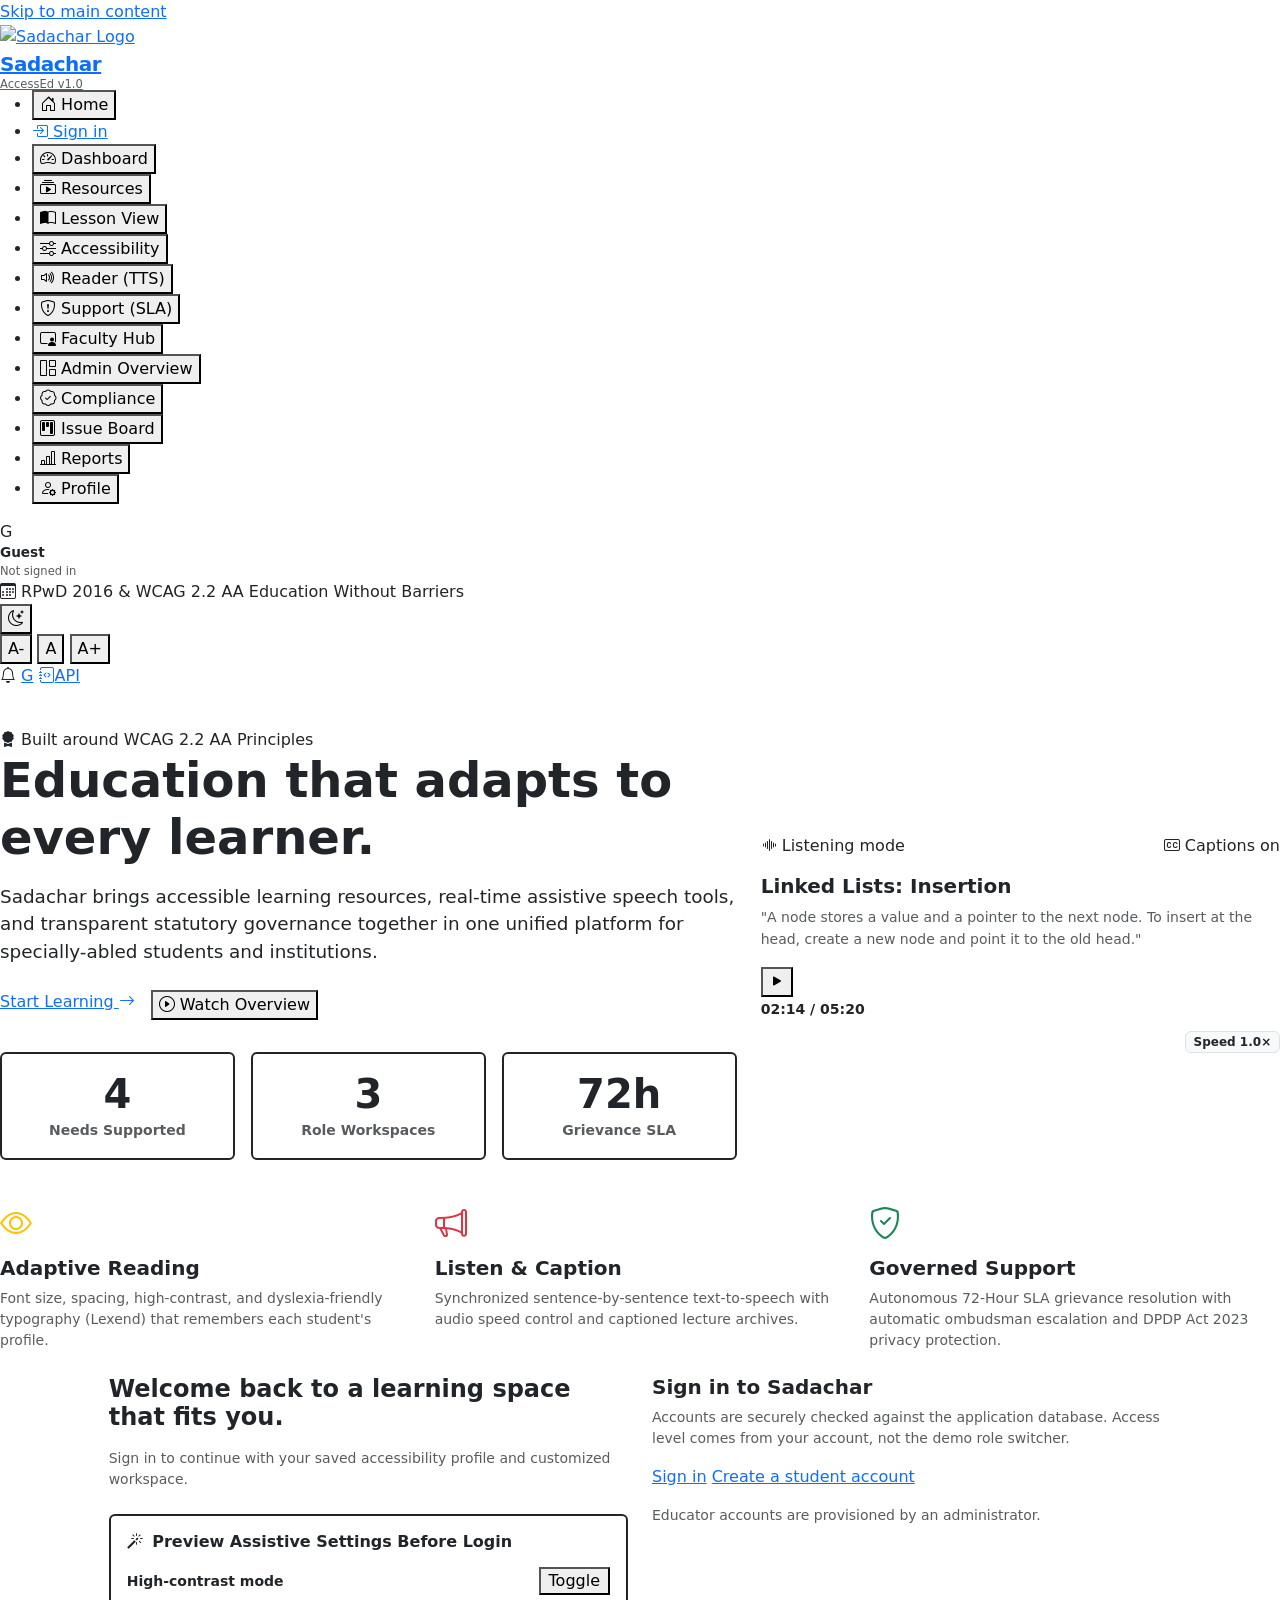
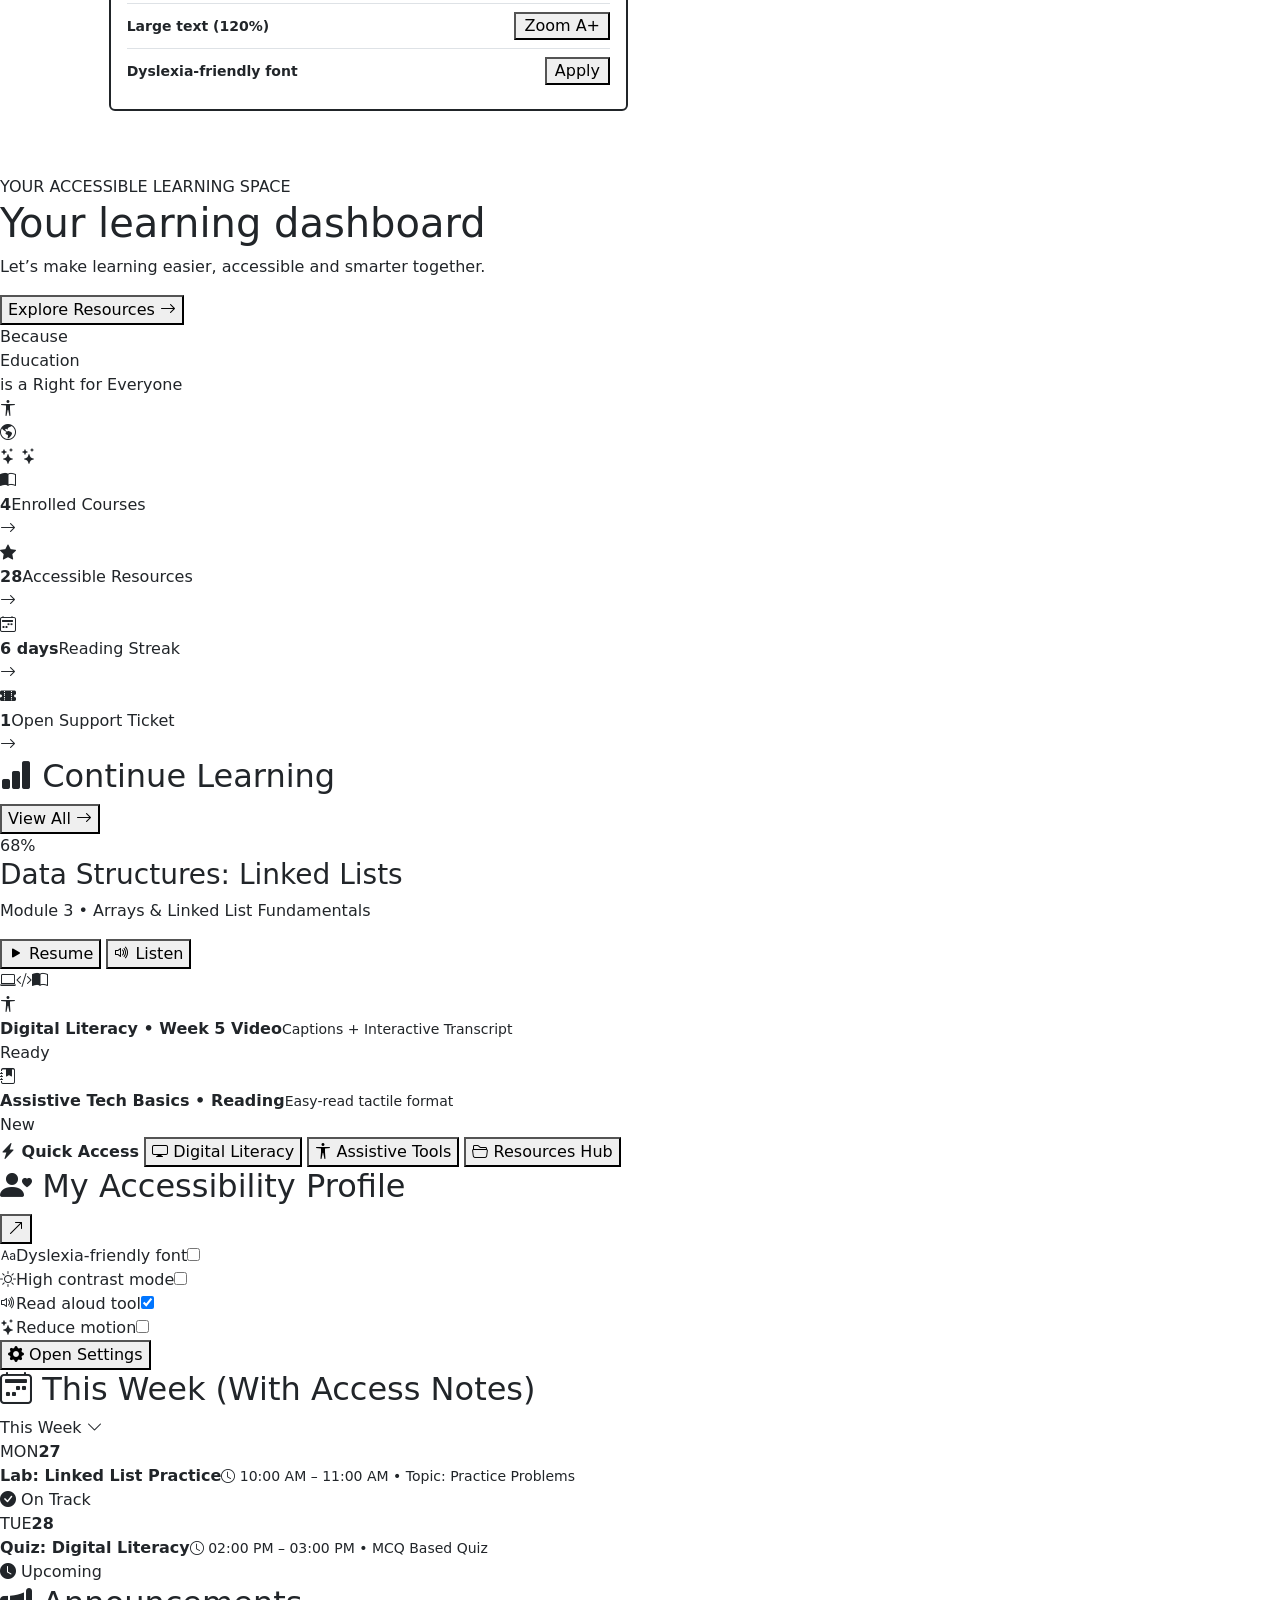
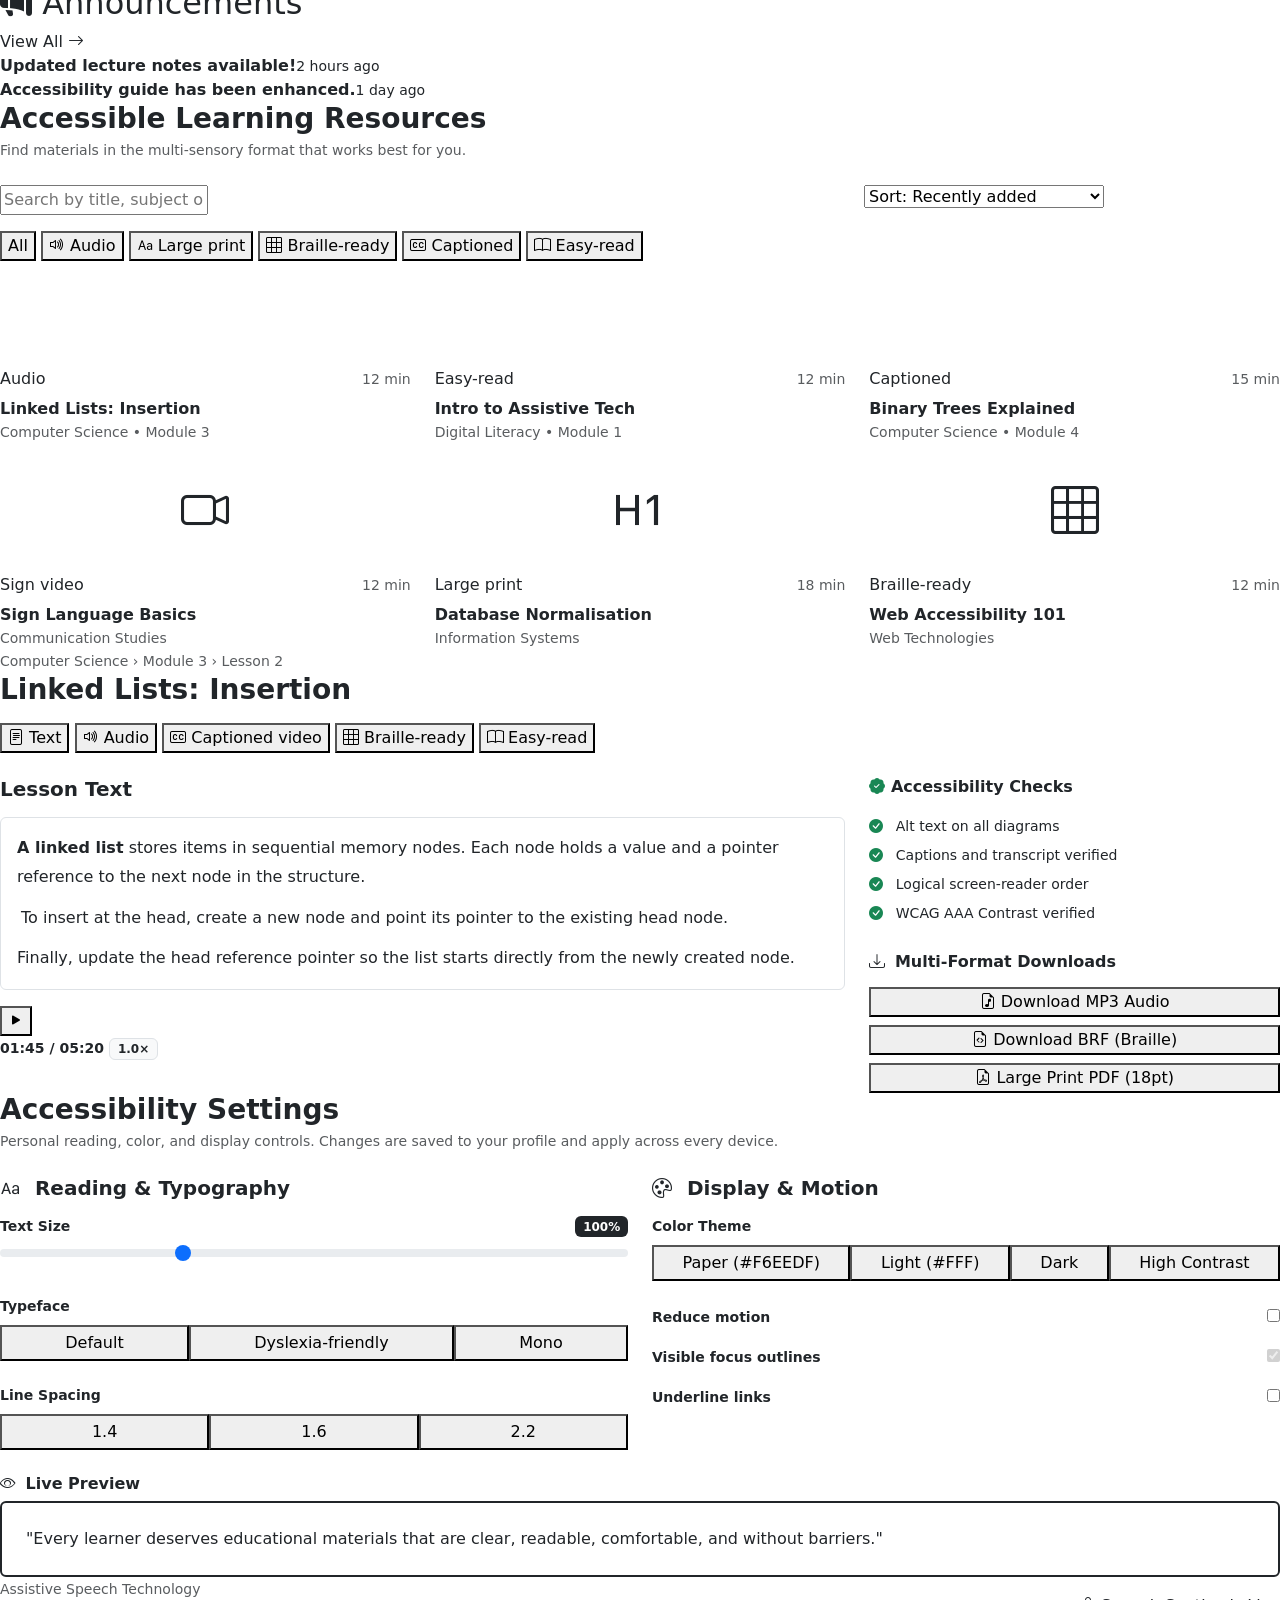
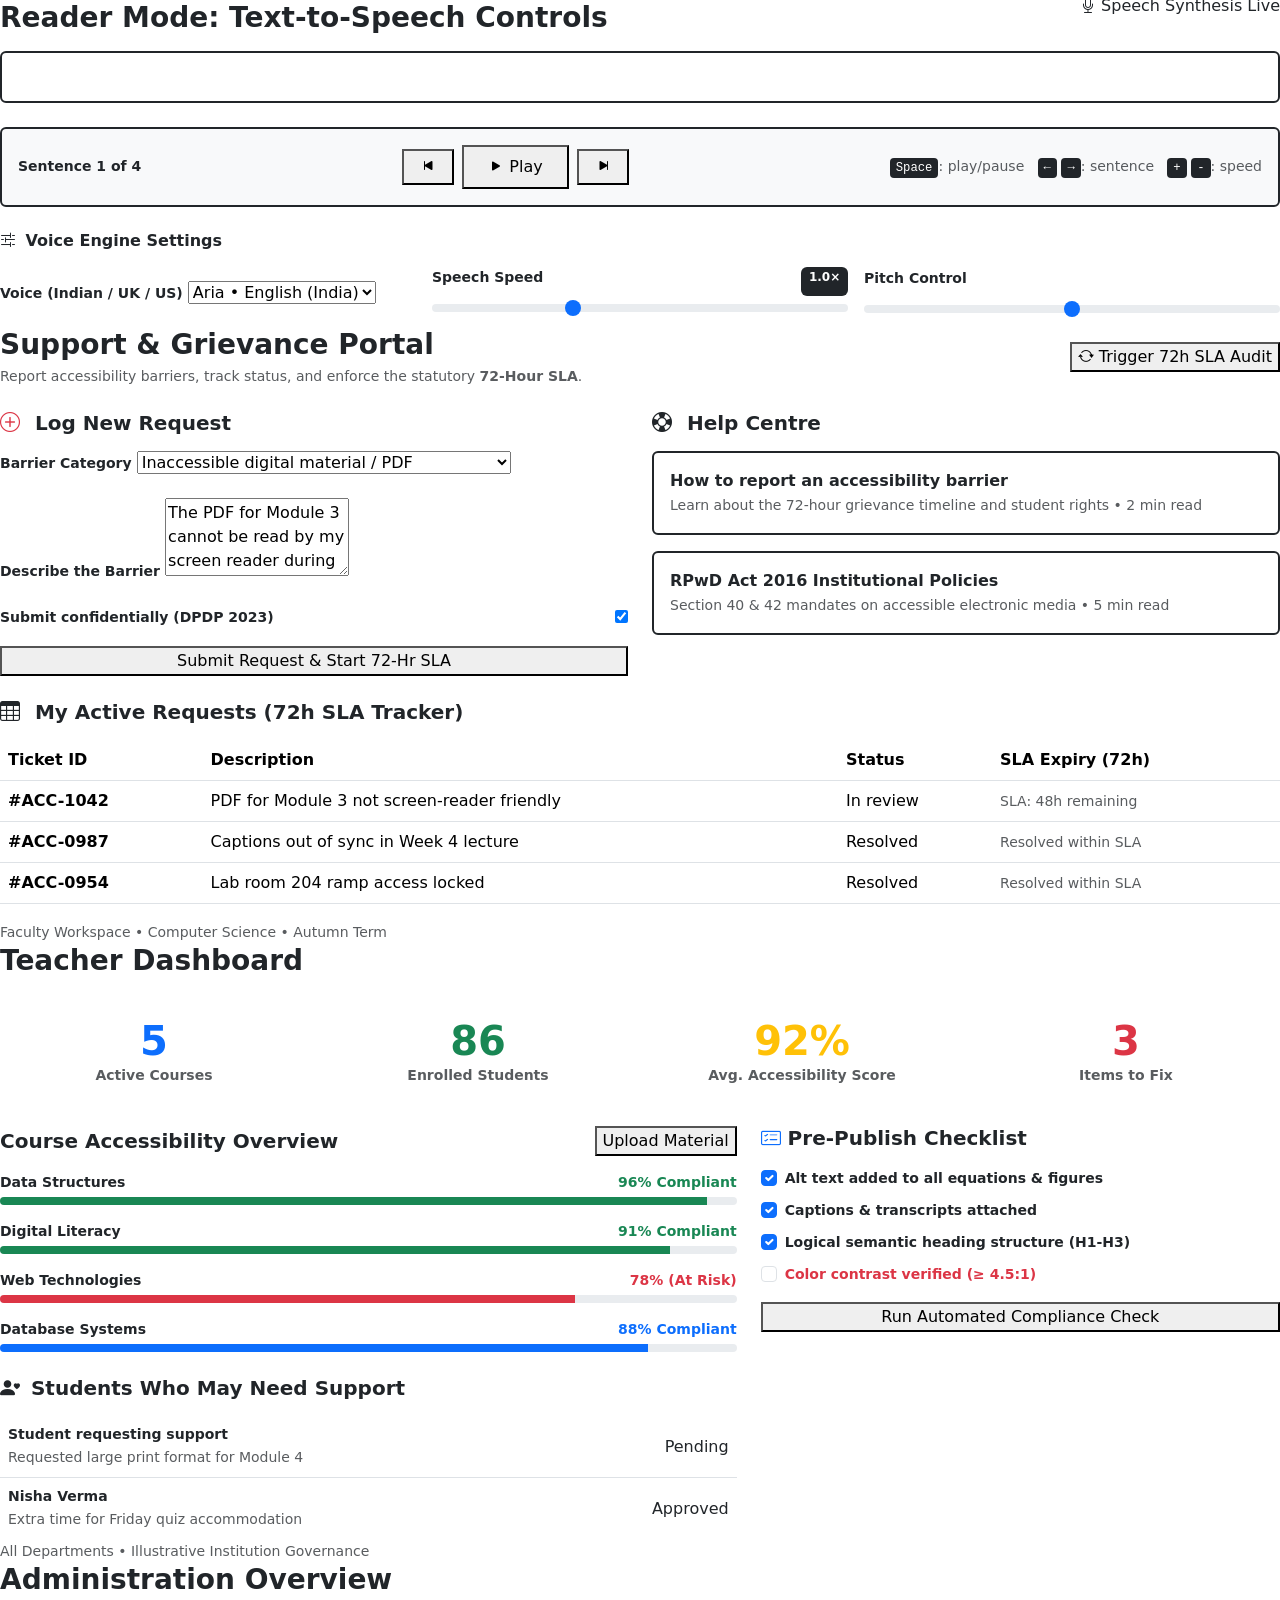
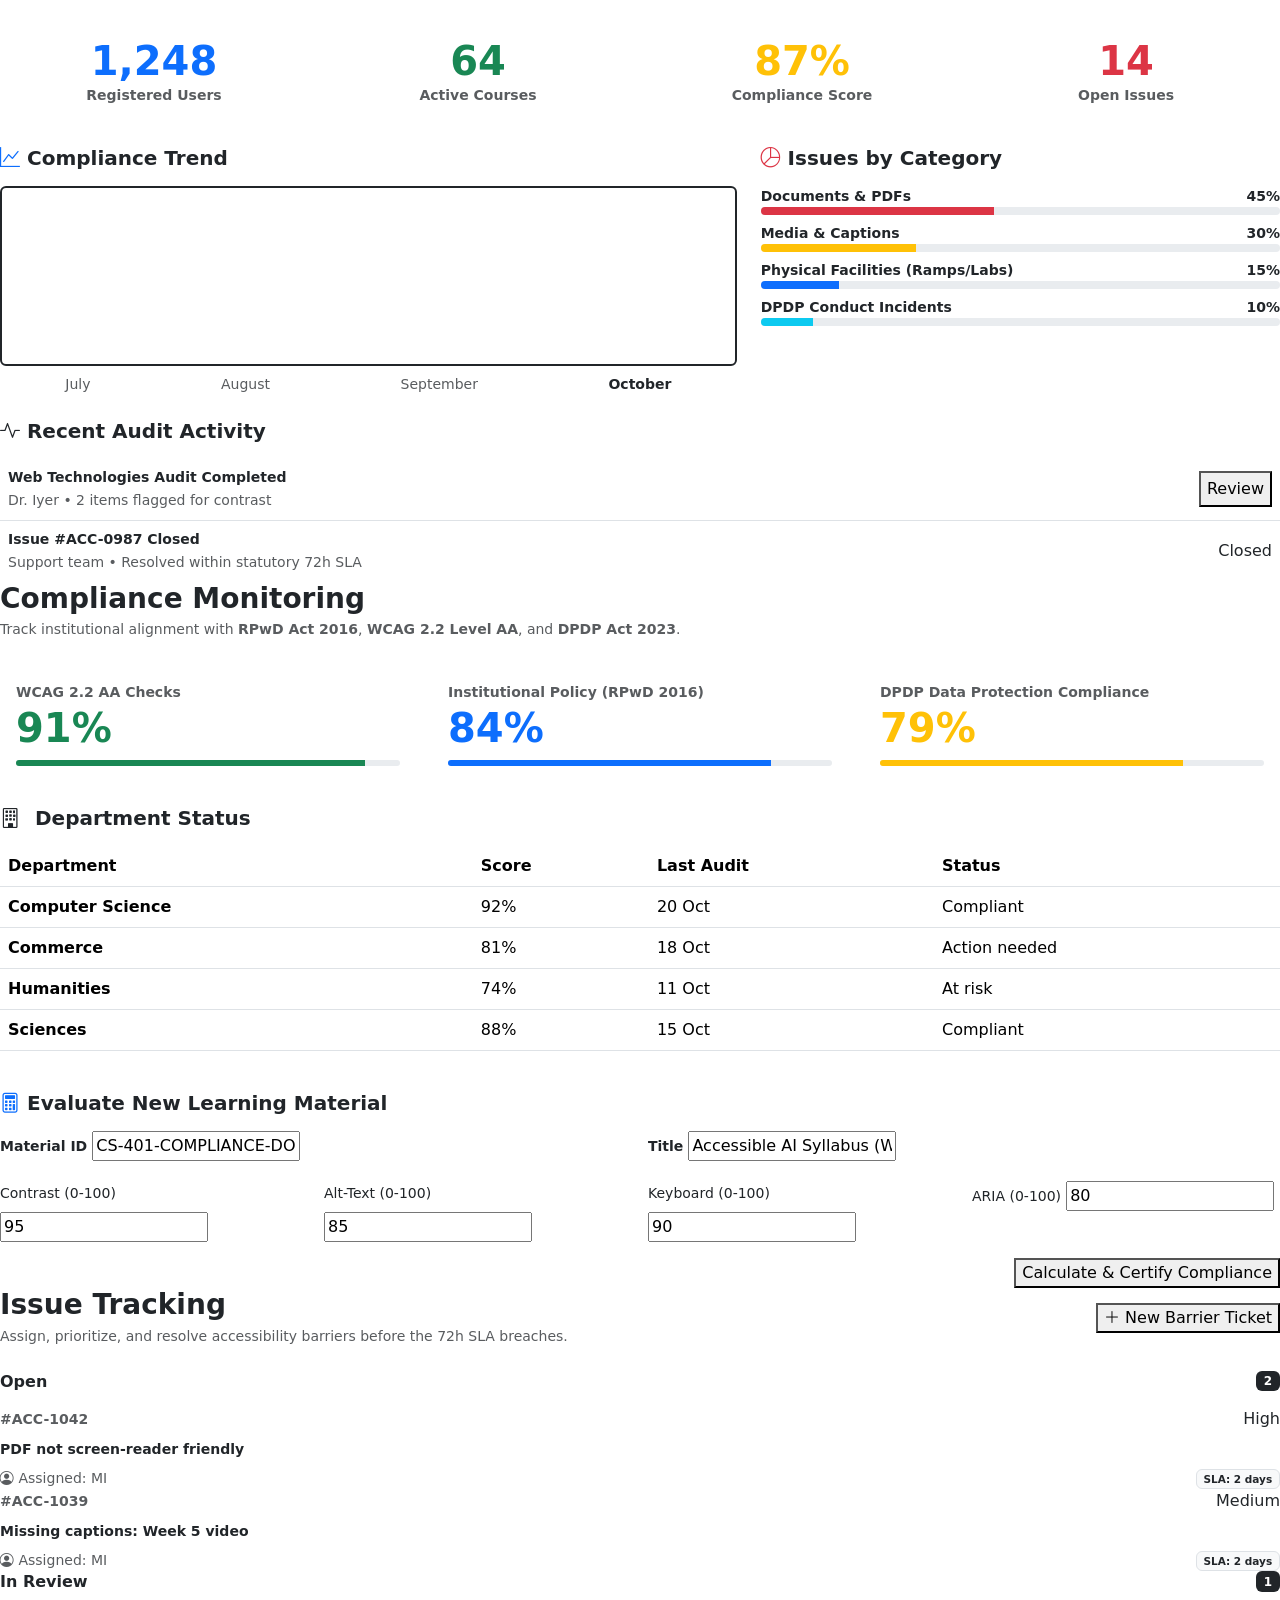
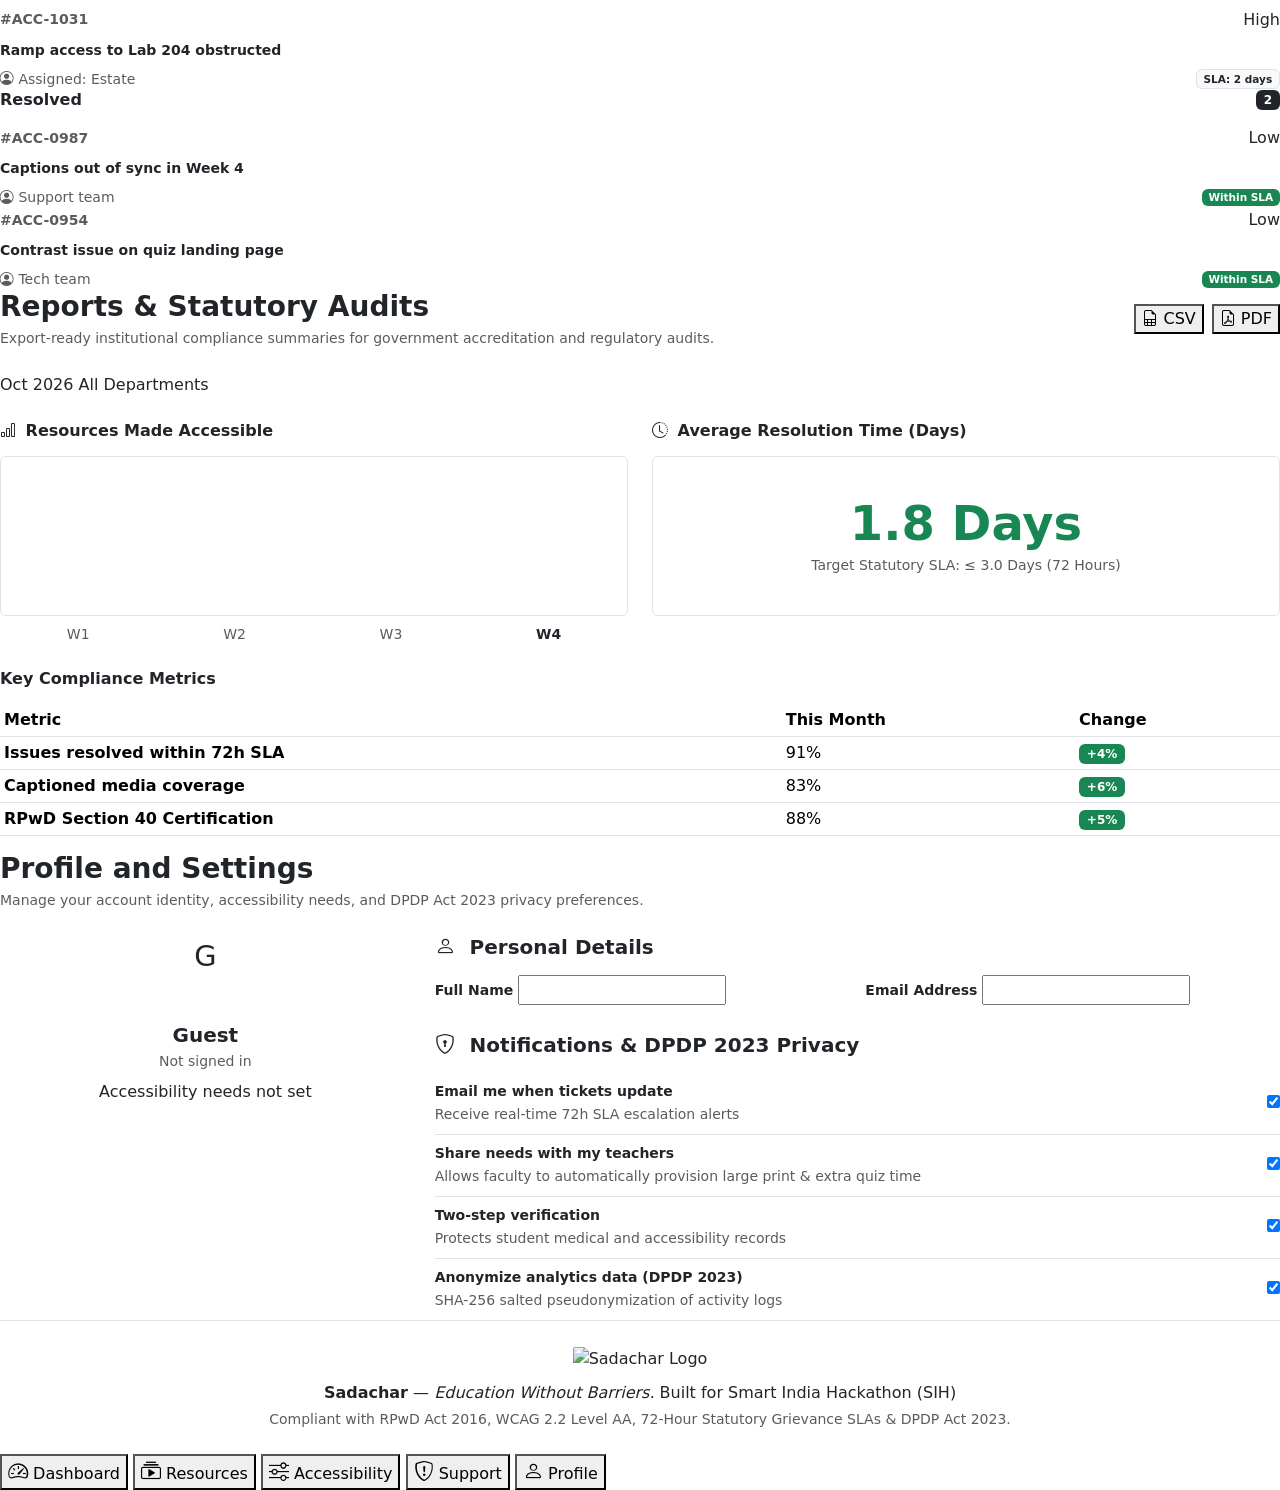
==== src/Sadachar.Web/wwwroot/index.html @ ef55c12a "Rename internal projects to Sadachar Rename all solution source folders, project files, and HTTP req" ====
<!DOCTYPE html>
<html lang="en">
<head>
    <meta charset="UTF-8">
    <meta name="viewport" content="width=device-width, initial-scale=1.0">
    <title>Sadachar — Education Without Barriers (AccessEd UI/UX)</title>
    <link rel="icon" type="image/jpeg" href="/images/logo.jpg">

    <!-- Bootstrap 5.3 + Icons -->
    <link rel="stylesheet" href="https://cdn.jsdelivr.net/npm/bootstrap@5.3.3/dist/css/bootstrap.min.css">
    <link rel="stylesheet" href="https://cdn.jsdelivr.net/npm/bootstrap-icons@1.11.3/font/bootstrap-icons.min.css">

    <!-- AccessEd / Sadachar Design Tokens & Styles -->
    <link rel="stylesheet" href="/css/accessed.css?v=dashboard-redesign-1">
</head>
<body data-role="public">

    <!-- Screen Reader Announcer -->
    <div id="screen-announcer" class="visually-hidden" aria-live="polite"></div>

    <!-- Skip Link (WCAG 2.2 Bypass Blocks) -->
    <a href="#main-app-content" class="skip-to-content">Skip to main content</a>

    <!-- ======================================================================
         Main App Layout: Fixed 240px Sidebar + Header Topbar + Content
         ====================================================================== -->
    <div class="app-wrapper">

        <!-- Sidebar Navigation (Desktop / Tablet) -->
        <aside class="app-sidebar" role="navigation" aria-label="Main Application Navigation">
            <div>
                <!-- Brand Header -->
                <a href="#" class="sidebar-brand" onclick="navigateToScreen('screen-landing')">
                    <img src="/images/logo.jpg" alt="Sadachar Logo">
                    <div>
                        <div class="fw-bold fs-5 brand-title" style="letter-spacing: -0.5px;">Sadachar</div>
                        <small class="text-muted d-block" style="font-size: 0.72rem; line-height: 1;">AccessEd v1.0</small>
                    </div>
                </a>

                <!-- Nav Items (Filtered by Role via data-roles) -->
                <ul class="sidebar-nav-list">
                    <li class="sidebar-nav-item" data-screen="screen-landing" data-roles="public,all">
                        <button><i class="bi bi-house-door" aria-hidden="true"></i> <span>Home</span></button>
                    </li>
                    <li class="sidebar-nav-item" data-screen="screen-login" data-roles="public">
                        <a href="/Account/Login"><i class="bi bi-box-arrow-in-right" aria-hidden="true"></i> <span>Sign in</span></a>
                    </li>
                    <li class="sidebar-nav-item" data-screen="screen-student-dash" data-roles="student">
                        <button><i class="bi bi-speedometer2" aria-hidden="true"></i> <span>Dashboard</span></button>
                    </li>
                    <li class="sidebar-nav-item" data-screen="screen-resources" data-roles="student,teacher">
                        <button><i class="bi bi-collection-play" aria-hidden="true"></i> <span>Resources</span></button>
                    </li>
                    <li class="sidebar-nav-item" data-screen="screen-course-details" data-roles="student">
                        <button><i class="bi bi-book-half" aria-hidden="true"></i> <span>Lesson View</span></button>
                    </li>
                    <li class="sidebar-nav-item" data-screen="screen-accessibility-settings" data-roles="student,all">
                        <button><i class="bi bi-sliders" aria-hidden="true"></i> <span>Accessibility</span></button>
                    </li>
                    <li class="sidebar-nav-item" data-screen="screen-tts-reader" data-roles="student">
                        <button><i class="bi bi-volume-up" aria-hidden="true"></i> <span>Reader (TTS)</span></button>
                    </li>
                    <li class="sidebar-nav-item" data-screen="screen-support" data-roles="student,teacher,all">
                        <button><i class="bi bi-shield-exclamation" aria-hidden="true"></i> <span>Support (SLA)</span></button>
                    </li>
                    <li class="sidebar-nav-item" data-screen="screen-teacher-dash" data-roles="teacher">
                        <button><i class="bi bi-person-video3" aria-hidden="true"></i> <span>Faculty Hub</span></button>
                    </li>
                    <li class="sidebar-nav-item" data-screen="screen-admin-dash" data-roles="admin">
                        <button><i class="bi bi-grid-1x2" aria-hidden="true"></i> <span>Admin Overview</span></button>
                    </li>
                    <li class="sidebar-nav-item" data-screen="screen-compliance" data-roles="admin">
                        <button><i class="bi bi-patch-check" aria-hidden="true"></i> <span>Compliance</span></button>
                    </li>
                    <li class="sidebar-nav-item" data-screen="screen-kanban" data-roles="admin">
                        <button><i class="bi bi-kanban" aria-hidden="true"></i> <span>Issue Board</span></button>
                    </li>
                    <li class="sidebar-nav-item" data-screen="screen-reports" data-roles="admin">
                        <button><i class="bi bi-bar-chart-line" aria-hidden="true"></i> <span>Reports</span></button>
                    </li>
                    <li class="sidebar-nav-item" data-screen="screen-profile" data-roles="student,teacher,admin">
                        <button><i class="bi bi-person-gear" aria-hidden="true"></i> <span>Profile</span></button>
                    </li>
                </ul>
            </div>

            <!-- User Status Pill -->
            <div class="sidebar-user-pill">
                <div class="user-avatar" id="sidebar-user-avatar">G</div>
                <div class="user-info" style="line-height: 1.2;">
                    <strong class="d-block" id="sidebar-user-name" style="font-size: 0.85rem;">Guest</strong>
                    <small class="text-muted" id="sidebar-user-role" style="font-size: 0.72rem;">Not signed in</small>
                </div>
            </div>
        </aside>

        <!-- Main Body Column -->
        <div class="app-main">

            <!-- Topbar Header -->
            <header class="app-topbar" role="region" aria-label="Header Utilities">
                <div class="topbar-context">
                    <span class="topbar-program"><i class="bi bi-calendar3"></i> RPwD 2016 & WCAG 2.2 AA</span>
                    <span class="topbar-divider" aria-hidden="true"></span>
                    <span class="topbar-motto">Education Without Barriers</span>
                </div>

                <!-- Accessibility Quick Toggles -->
                <div class="topbar-actions">
                    <button class="theme-toggle" id="quick-contrast-btn" aria-label="Switch to dark mode" title="Switch to dark mode">
                        <i class="bi bi-moon-stars"></i>
                    </button>
                    <div class="font-controls" aria-label="Text size controls">
                        <button id="quick-font-decrease" aria-label="Decrease text size" title="Decrease text size">A-</button>
                        <button id="quick-font-reset" aria-label="Reset text size" title="Reset text size">A</button>
                        <button id="quick-font-increase" aria-label="Increase text size" title="Increase text size">A+</button>
                    </div>
                    <span class="notification-button" role="img" aria-label="Notifications">
                        <i class="bi bi-bell"></i><span class="notification-dot" aria-hidden="true"></span>
                    </span>
                    <a id="account-nav-link" class="account-avatar" href="/Account/Login" aria-label="Sign in">G</a>
                    <a href="/swagger" target="_blank" class="api-docs-link">
                        <i class="bi bi-journal-code"></i><span>API</span>
                    </a>
                </div>
            </header>

            <!-- Main Content Container with all 14 screens -->
            <main id="main-app-content" class="app-content" role="main">

                <!-- ==============================================================
                     SCREEN 1: LANDING PAGE (Public / Overview)
                     ============================================================== -->
                <section id="screen-landing" class="screen-view active" aria-labelledby="screen1-heading">
                    <div class="row align-items-center g-4 my-3">
                        <div class="col-lg-7">
                            <span class="status-chip forest mb-3">
                                <i class="bi bi-award-fill"></i> Built around WCAG 2.2 AA Principles
                            </span>
                            <h1 id="screen1-heading" class="display-5 fw-bold mb-3" style="color: var(--ink);">
                                Education that adapts to <span style="color: var(--terracotta);">every learner.</span>
                            </h1>
                            <p class="lead mb-4" style="color: var(--muted); font-size: 1.15rem;">
                                <strong>Sadachar</strong> brings accessible learning resources, real-time assistive speech tools, and transparent statutory governance together in one unified platform for specially-abled students and institutions.
                            </p>
                            <div class="d-flex flex-wrap gap-3 mb-4">
                                <a class="btn-accessed-primary" href="/Account/Login">
                                    Start Learning <i class="bi bi-arrow-right"></i>
                                </a>
                                <button class="btn-accessed-secondary" onclick="navigateToScreen('screen-course-details')">
                                    <i class="bi bi-play-circle"></i> Watch Overview
                                </button>
                            </div>

                            <!-- Stat Counters -->
                            <div class="row g-3 pt-2">
                                <div class="col-4">
                                    <div class="p-3 bg-white rounded border border-2 border-dark text-center" style="box-shadow: 2px 2px 0 var(--ink);">
                                        <div class="display-6 fw-bold" style="color: var(--terracotta);">4</div>
                                        <small class="fw-semibold text-muted">Needs Supported</small>
                                    </div>
                                </div>
                                <div class="col-4">
                                    <div class="p-3 bg-white rounded border border-2 border-dark text-center" style="box-shadow: 2px 2px 0 var(--ink);">
                                        <div class="display-6 fw-bold" style="color: var(--forest);">3</div>
                                        <small class="fw-semibold text-muted">Role Workspaces</small>
                                    </div>
                                </div>
                                <div class="col-4">
                                    <div class="p-3 bg-white rounded border border-2 border-dark text-center" style="box-shadow: 2px 2px 0 var(--ink);">
                                        <div class="display-6 fw-bold" style="color: var(--plum);">72h</div>
                                        <small class="fw-semibold text-muted">Grievance SLA</small>
                                    </div>
                                </div>
                            </div>
                        </div>

                        <!-- Live Feature Preview Card -->
                        <div class="col-lg-5">
                            <div class="accessed-card" style="background: #FFF;">
                                <div class="d-flex justify-content-between align-items-center mb-3">
                                    <span class="status-chip audio-badge"><i class="bi bi-soundwave"></i> Listening mode</span>
                                    <span class="status-chip ready"><i class="bi bi-badge-cc"></i> Captions on</span>
                                </div>
                                <h3 class="h5 fw-bold mb-2">Linked Lists: Insertion</h3>
                                <p class="small text-muted mb-3" style="line-height: 1.6;">
                                    "A node stores a value and a pointer to the next node. To insert at the head, create a new node and point it to the old head."
                                </p>
                                <div class="audio-player-card mb-2">
                                    <button class="audio-play-btn" onclick="navigateToScreen('screen-tts-reader')" aria-label="Play Sample Audio">
                                        <i class="bi bi-play-fill"></i>
                                    </button>
                                    <div class="audio-scrubber">
                                        <div class="audio-progress-bar"></div>
                                    </div>
                                    <small class="fw-bold">02:14 / 05:20</small>
                                </div>
                                <div class="text-end">
                                    <small class="badge bg-light text-dark border">Speed 1.0×</small>
                                </div>
                            </div>
                        </div>
                    </div>

                    <!-- 3 Feature Pillars -->
                    <div class="row g-4 mt-2">
                        <div class="col-md-4">
                            <div class="accessed-card h-100">
                                <div class="fs-2 text-warning mb-2"><i class="bi bi-eye"></i></div>
                                <h3 class="h5 fw-bold">Adaptive Reading</h3>
                                <p class="text-muted small mb-0">Font size, spacing, high-contrast, and dyslexia-friendly typography (Lexend) that remembers each student's profile.</p>
                            </div>
                        </div>
                        <div class="col-md-4">
                            <div class="accessed-card h-100">
                                <div class="fs-2 text-danger mb-2"><i class="bi bi-megaphone"></i></div>
                                <h3 class="h5 fw-bold">Listen & Caption</h3>
                                <p class="text-muted small mb-0">Synchronized sentence-by-sentence text-to-speech with audio speed control and captioned lecture archives.</p>
                            </div>
                        </div>
                        <div class="col-md-4">
                            <div class="accessed-card h-100">
                                <div class="fs-2 text-success mb-2"><i class="bi bi-shield-check"></i></div>
                                <h3 class="h5 fw-bold">Governed Support</h3>
                                <p class="text-muted small mb-0">Autonomous 72-Hour SLA grievance resolution with automatic ombudsman escalation and DPDP Act 2023 privacy protection.</p>
                            </div>
                        </div>
                    </div>
                </section>

                <!-- ==============================================================
                     SCREEN 2: LOGIN & REGISTER
                     ============================================================== -->
                <section id="screen-login" class="screen-view" aria-labelledby="screen2-heading">
                    <div class="row justify-content-center my-4">
                        <div class="col-lg-5 col-md-6 mb-4">
                            <div class="accessed-card h-100">
                                <h2 id="screen2-heading" class="h4 fw-bold mb-3">Welcome back to a learning space that fits you.</h2>
                                <p class="text-muted small mb-4">Sign in to continue with your saved accessibility profile and customized workspace.</p>

                                <div class="p-3 rounded border border-2 border-dark bg-white mb-3" style="box-shadow: 2px 2px 0 var(--ink);">
                                    <h3 class="h6 fw-bold mb-2"><i class="bi bi-magic me-1"></i> Preview Assistive Settings Before Login</h3>
                                    <div class="d-flex justify-content-between align-items-center py-2 border-bottom">
                                        <span class="small fw-semibold">High-contrast mode</span>
                                        <button class="btn-accessed-secondary py-0 px-2" onclick="document.getElementById('quick-contrast-btn').click()">Toggle</button>
                                    </div>
                                    <div class="d-flex justify-content-between align-items-center py-2 border-bottom">
                                        <span class="small fw-semibold">Large text (120%)</span>
                                        <button class="btn-accessed-secondary py-0 px-2" onclick="document.getElementById('quick-font-increase').click()">Zoom A+</button>
                                    </div>
                                    <div class="d-flex justify-content-between align-items-center py-2">
                                        <span class="small fw-semibold">Dyslexia-friendly font</span>
                                        <button class="btn-accessed-secondary py-0 px-2" onclick="AccessEdState.accessibility.fontFamily = 'dyslexia'; applyAccessibilitySettings();">Apply</button>
                                    </div>
                                </div>
                            </div>
                        </div>

                        <div class="col-lg-5 col-md-6">
                            <div class="accessed-card bg-white">
                                <h3 class="h5 fw-bold mb-2">Sign in to Sadachar</h3>
                                <p class="text-muted small">Accounts are securely checked against the application database. Access level comes from your account, not the demo role switcher.</p>
                                <a href="/Account/Login?returnUrl=%2F" class="btn-accessed-primary w-100 mb-3">Sign in</a>
                                <a href="/Account/Register" class="btn-accessed-secondary w-100">Create a student account</a>
                                <p class="small text-muted mt-3 mb-0">Educator accounts are provisioned by an administrator.</p>
                            </div>
                        </div>
                    </div>
                </section>

                <!-- ==============================================================
                     SCREEN 3: STUDENT DASHBOARD
                     ============================================================== -->
                <section id="screen-student-dash" class="screen-view" aria-labelledby="screen3-heading">
                    <section class="dashboard-hero" aria-labelledby="screen3-heading">
                        <div class="hero-copy">
                            <span class="hero-eyebrow">YOUR ACCESSIBLE LEARNING SPACE</span>
                            <h1 id="screen3-heading">Your learning dashboard</h1>
                            <p>Let’s make learning easier, accessible and smarter together.</p>
                            <button class="hero-cta" onclick="navigateToScreen('screen-resources')">
                                Explore Resources <i class="bi bi-arrow-right"></i>
                            </button>
                        </div>
                        <div class="hero-art" aria-hidden="true">
                            <div class="hero-quote">Because<br>Education<br>is a Right for Everyone<span></span></div>
                            <i class="bi bi-universal-access hero-access-icon"></i>
                            <div class="hero-books"><i class="bi bi-globe-americas"></i><span></span><span></span><span></span></div>
                            <i class="bi bi-stars hero-spark hero-spark-one"></i>
                            <i class="bi bi-stars hero-spark hero-spark-two"></i>
                        </div>
                    </section>

                    <div class="dashboard-metrics" aria-label="Learning overview">
                        <article class="metric-card metric-blue">
                            <span class="metric-icon"><i class="bi bi-book-half"></i></span>
                            <div><strong>4</strong><span>Enrolled Courses</span></div>
                            <i class="bi bi-arrow-right metric-arrow"></i>
                        </article>
                        <article class="metric-card metric-green">
                            <span class="metric-icon"><i class="bi bi-star-fill"></i></span>
                            <div><strong>28</strong><span>Accessible Resources</span></div>
                            <i class="bi bi-arrow-right metric-arrow"></i>
                        </article>
                        <article class="metric-card metric-orange">
                            <span class="metric-icon"><i class="bi bi-calendar2-week"></i></span>
                            <div><strong>6 days</strong><span>Reading Streak</span></div>
                            <i class="bi bi-arrow-right metric-arrow"></i>
                        </article>
                        <article class="metric-card metric-pink">
                            <span class="metric-icon"><i class="bi bi-ticket-perforated-fill"></i></span>
                            <div><strong>1</strong><span>Open Support Ticket</span></div>
                            <i class="bi bi-arrow-right metric-arrow"></i>
                        </article>
                    </div>

                    <div class="dashboard-grid">
                        <section class="dashboard-panel continue-panel" aria-labelledby="continue-heading">
                            <div class="panel-heading">
                                <h2 id="continue-heading"><i class="bi bi-bar-chart-fill"></i> Continue Learning</h2>
                                <button class="panel-link" onclick="navigateToScreen('screen-resources')">View All <i class="bi bi-arrow-right"></i></button>
                            </div>
                            <div class="featured-course">
                                <div class="course-progress" role="img" aria-label="68 percent complete"><span>68%</span></div>
                                <div class="featured-course-copy">
                                    <h3>Data Structures: Linked Lists</h3>
                                    <p>Module 3 • Arrays & Linked List Fundamentals</p>
                                    <div class="course-actions">
                                        <button class="hero-cta" onclick="navigateToScreen('screen-course-details')"><i class="bi bi-play-fill"></i> Resume</button>
                                        <button class="course-secondary" onclick="navigateToScreen('screen-tts-reader')"><i class="bi bi-volume-up"></i> Listen</button>
                                    </div>
                                </div>
                                <div class="course-art" aria-hidden="true"><i class="bi bi-laptop"></i><i class="bi bi-code-slash"></i><i class="bi bi-book-half"></i></div>
                            </div>
                            <div class="course-list-row">
                                <span class="course-mini-icon mini-green"><i class="bi bi-universal-access"></i></span>
                                <div><strong>Digital Literacy • Week 5 Video</strong><small>Captions + Interactive Transcript</small></div>
                                <span class="course-status status-ready">Ready</span>
                            </div>
                            <div class="course-list-row">
                                <span class="course-mini-icon mini-blue"><i class="bi bi-journal-bookmark-fill"></i></span>
                                <div><strong>Assistive Tech Basics • Reading</strong><small>Easy-read tactile format</small></div>
                                <span class="course-status status-new">New</span>
                            </div>
                            <div class="quick-access">
                                <strong><i class="bi bi-lightning-charge-fill"></i> Quick Access</strong>
                                <button onclick="navigateToScreen('screen-resources')"><i class="bi bi-display"></i> Digital Literacy</button>
                                <button onclick="navigateToScreen('screen-accessibility-settings')"><i class="bi bi-universal-access"></i> Assistive Tools</button>
                                <button onclick="navigateToScreen('screen-resources')"><i class="bi bi-folder2-open"></i> Resources Hub</button>
                            </div>
                        </section>

                        <aside class="dashboard-panel profile-panel" aria-labelledby="accessibility-profile-heading">
                            <div class="panel-heading">
                                <h2 id="accessibility-profile-heading"><i class="bi bi-person-heart"></i> My Accessibility Profile</h2>
                                <button class="panel-link panel-icon-link" aria-label="Open profile details" onclick="navigateToScreen('screen-profile')"><i class="bi bi-arrow-up-right"></i></button>
                            </div>
                            <div class="profile-setting-row"><span class="setting-icon"><i class="bi bi-type"></i></span><span>Dyslexia-friendly font</span><label class="accessed-toggle"><input type="checkbox" aria-label="Dyslexia-friendly font" onchange="AccessEdState.accessibility.fontFamily = this.checked ? 'dyslexia' : 'default'; applyAccessibilitySettings();"><span class="toggle-slider"></span></label></div>
                            <div class="profile-setting-row"><span class="setting-icon"><i class="bi bi-sun"></i></span><span>High contrast mode</span><label class="accessed-toggle"><input type="checkbox" aria-label="High contrast mode" onchange="AccessEdState.accessibility.theme = this.checked ? 'high-contrast' : 'paper'; applyAccessibilitySettings();"><span class="toggle-slider"></span></label></div>
                            <div class="profile-setting-row"><span class="setting-icon"><i class="bi bi-volume-up"></i></span><span>Read aloud tool</span><label class="accessed-toggle"><input type="checkbox" aria-label="Read aloud tool" checked onchange="AccessEdState.accessibility.readAloud = this.checked;"><span class="toggle-slider"></span></label></div>
                            <div class="profile-setting-row"><span class="setting-icon"><i class="bi bi-stars"></i></span><span>Reduce motion</span><label class="accessed-toggle"><input type="checkbox" aria-label="Reduce motion" onchange="AccessEdState.accessibility.reduceMotion = this.checked; applyAccessibilitySettings();"><span class="toggle-slider"></span></label></div>
                            <button class="profile-settings-button" onclick="navigateToScreen('screen-accessibility-settings')"><i class="bi bi-gear-fill"></i> Open Settings</button>
                        </aside>

                        <section class="dashboard-panel schedule-panel" aria-labelledby="schedule-heading">
                            <div class="panel-heading"><h2 id="schedule-heading"><i class="bi bi-calendar2-week"></i> This Week (With Access Notes)</h2><span class="panel-link">This Week <i class="bi bi-chevron-down"></i></span></div>
                            <div class="schedule-row"><span class="schedule-date">MON<strong>27</strong></span><div><strong>Lab: Linked List Practice</strong><small><i class="bi bi-clock"></i> 10:00 AM – 11:00 AM • Topic: Practice Problems</small></div><span class="course-status status-ready"><i class="bi bi-check-circle-fill"></i> On Track</span></div>
                            <div class="schedule-row"><span class="schedule-date">TUE<strong>28</strong></span><div><strong>Quiz: Digital Literacy</strong><small><i class="bi bi-clock"></i> 02:00 PM – 03:00 PM • MCQ Based Quiz</small></div><span class="course-status status-upcoming"><i class="bi bi-clock-fill"></i> Upcoming</span></div>
                        </section>

                        <section class="dashboard-panel announcements-panel" aria-labelledby="announcements-heading">
                            <div class="panel-heading"><h2 id="announcements-heading"><i class="bi bi-megaphone-fill"></i> Announcements</h2><span class="panel-link">View All <i class="bi bi-arrow-right"></i></span></div>
                            <div class="announcement-row"><span class="announcement-dot"></span><div><strong>Updated lecture notes available!</strong><small>2 hours ago</small></div></div>
                            <div class="announcement-row"><span class="announcement-dot"></span><div><strong>Accessibility guide has been enhanced.</strong><small>1 day ago</small></div></div>
                        </section>
                    </div>
                </section>

                <!-- ==============================================================
                     SCREEN 4: ACCESSIBLE LEARNING RESOURCES
                     ============================================================== -->
                <section id="screen-resources" class="screen-view" aria-labelledby="screen4-heading">
                    <div class="mb-4">
                        <h1 id="screen4-heading" class="h3 fw-bold mb-1">Accessible Learning Resources</h1>
                        <p class="text-muted small">Find materials in the multi-sensory format that works best for you.</p>
                    </div>

                    <!-- Search & Filter Controls -->
                    <div class="row g-3 mb-3">
                        <div class="col-md-8">
                            <input type="text" class="accessed-input" placeholder="Search by title, subject or format…">
                        </div>
                        <div class="col-md-4">
                            <select class="accessed-select" aria-label="Sort Resources">
                                <option>Sort: Recently added</option>
                                <option>Sort: Most accessible score</option>
                                <option>Sort: Course module</option>
                            </select>
                        </div>
                    </div>

                    <!-- Filter Tabs -->
                    <div class="filter-tabs">
                        <button class="filter-tab-btn active">All</button>
                        <button class="filter-tab-btn"><i class="bi bi-volume-up"></i> Audio</button>
                        <button class="filter-tab-btn"><i class="bi bi-type"></i> Large print</button>
                        <button class="filter-tab-btn"><i class="bi bi-grid-3x3"></i> Braille-ready</button>
                        <button class="filter-tab-btn"><i class="bi bi-badge-cc"></i> Captioned</button>
                        <button class="filter-tab-btn"><i class="bi bi-book"></i> Easy-read</button>
                    </div>

                    <!-- Resources Grid -->
                    <div class="row g-4">
                        <!-- Card 1 -->
                        <div class="col-md-6 col-lg-4">
                            <div class="accessed-card h-100 bg-white" onclick="navigateToScreen('screen-course-details')" style="cursor: pointer;">
                                <div class="p-3 mb-3 rounded d-flex align-items-center justify-content-center text-white" style="background: var(--terracotta); height: 90px; border: 2px solid var(--border-color);">
                                    <i class="bi bi-volume-up display-5"></i>
                                </div>
                                <div class="d-flex justify-content-between align-items-center mb-2">
                                    <span class="status-chip audio-badge">Audio</span>
                                    <small class="text-muted">12 min</small>
                                </div>
                                <h3 class="h6 fw-bold mb-1">Linked Lists: Insertion</h3>
                                <p class="small text-muted mb-0">Computer Science • Module 3</p>
                            </div>
                        </div>

                        <!-- Card 2 -->
                        <div class="col-md-6 col-lg-4">
                            <div class="accessed-card h-100 bg-white" onclick="navigateToScreen('screen-course-details')" style="cursor: pointer;">
                                <div class="p-3 mb-3 rounded d-flex align-items-center justify-content-center text-white" style="background: var(--forest); height: 90px; border: 2px solid var(--border-color);">
                                    <i class="bi bi-file-earmark-text display-5"></i>
                                </div>
                                <div class="d-flex justify-content-between align-items-center mb-2">
                                    <span class="status-chip resolved">Easy-read</span>
                                    <small class="text-muted">12 min</small>
                                </div>
                                <h3 class="h6 fw-bold mb-1">Intro to Assistive Tech</h3>
                                <p class="small text-muted mb-0">Digital Literacy • Module 1</p>
                            </div>
                        </div>

                        <!-- Card 3 -->
                        <div class="col-md-6 col-lg-4">
                            <div class="accessed-card h-100 bg-white" onclick="navigateToScreen('screen-course-details')" style="cursor: pointer;">
                                <div class="p-3 mb-3 rounded d-flex align-items-center justify-content-center text-white" style="background: var(--plum); height: 90px; border: 2px solid var(--border-color);">
                                    <i class="bi bi-badge-cc display-5"></i>
                                </div>
                                <div class="d-flex justify-content-between align-items-center mb-2">
                                    <span class="status-chip priority">Captioned</span>
                                    <small class="text-muted">15 min</small>
                                </div>
                                <h3 class="h6 fw-bold mb-1">Binary Trees Explained</h3>
                                <p class="small text-muted mb-0">Computer Science • Module 4</p>
                            </div>
                        </div>

                        <!-- Card 4 -->
                        <div class="col-md-6 col-lg-4">
                            <div class="accessed-card h-100 bg-white" onclick="navigateToScreen('screen-course-details')" style="cursor: pointer;">
                                <div class="p-3 mb-3 rounded d-flex align-items-center justify-content-center text-dark" style="background: var(--mustard); height: 90px; border: 2px solid var(--border-color);">
                                    <i class="bi bi-camera-video display-5"></i>
                                </div>
                                <div class="d-flex justify-content-between align-items-center mb-2">
                                    <span class="status-chip in-review">Sign video</span>
                                    <small class="text-muted">12 min</small>
                                </div>
                                <h3 class="h6 fw-bold mb-1">Sign Language Basics</h3>
                                <p class="small text-muted mb-0">Communication Studies</p>
                            </div>
                        </div>

                        <!-- Card 5 -->
                        <div class="col-md-6 col-lg-4">
                            <div class="accessed-card h-100 bg-white" onclick="navigateToScreen('screen-course-details')" style="cursor: pointer;">
                                <div class="p-3 mb-3 rounded d-flex align-items-center justify-content-center text-dark" style="background: var(--sage); height: 90px; border: 2px solid var(--border-color);">
                                    <i class="bi bi-type-h1 display-5"></i>
                                </div>
                                <div class="d-flex justify-content-between align-items-center mb-2">
                                    <span class="status-chip resolved">Large print</span>
                                    <small class="text-muted">18 min</small>
                                </div>
                                <h3 class="h6 fw-bold mb-1">Database Normalisation</h3>
                                <p class="small text-muted mb-0">Information Systems</p>
                            </div>
                        </div>

                        <!-- Card 6 -->
                        <div class="col-md-6 col-lg-4">
                            <div class="accessed-card h-100 bg-white" onclick="navigateToScreen('screen-course-details')" style="cursor: pointer;">
                                <div class="p-3 mb-3 rounded d-flex align-items-center justify-content-center text-dark" style="background: var(--blush); height: 90px; border: 2px solid var(--border-color);">
                                    <i class="bi bi-grid-3x3 display-5"></i>
                                </div>
                                <div class="d-flex justify-content-between align-items-center mb-2">
                                    <span class="status-chip audio-badge">Braille-ready</span>
                                    <small class="text-muted">12 min</small>
                                </div>
                                <h3 class="h6 fw-bold mb-1">Web Accessibility 101</h3>
                                <p class="small text-muted mb-0">Web Technologies</p>
                            </div>
                        </div>
                    </div>
                </section>

                <!-- ==============================================================
                     SCREEN 5: COURSE AND MATERIAL DETAILS
                     ============================================================== -->
                <section id="screen-course-details" class="screen-view" aria-labelledby="screen5-heading">
                    <div class="mb-3">
                        <small class="text-muted">Computer Science › Module 3 › Lesson 2</small>
                        <h1 id="screen5-heading" class="h3 fw-bold mb-2">Linked Lists: Insertion</h1>
                    </div>

                    <!-- Multi-Format Switcher -->
                    <div class="filter-tabs mb-4">
                        <button class="filter-tab-btn active"><i class="bi bi-file-text"></i> Text</button>
                        <button class="filter-tab-btn" onclick="navigateToScreen('screen-tts-reader')"><i class="bi bi-volume-up"></i> Audio</button>
                        <button class="filter-tab-btn"><i class="bi bi-badge-cc"></i> Captioned video</button>
                        <button class="filter-tab-btn"><i class="bi bi-grid-3x3"></i> Braille-ready</button>
                        <button class="filter-tab-btn"><i class="bi bi-book"></i> Easy-read</button>
                    </div>

                    <div class="row g-4">
                        <!-- Main Lesson Content -->
                        <div class="col-lg-8">
                            <div class="accessed-card bg-white">
                                <h3 class="h5 fw-bold mb-3">Lesson Text</h3>
                                <div class="p-3 mb-3 rounded border" style="background: var(--paper); line-height: 1.8;">
                                    <p class="mb-2"><strong>A linked list</strong> stores items in sequential memory nodes. Each node holds a value and a pointer reference to the next node in the structure.</p>
                                    <p class="mb-2" style="background: var(--mustard); padding: 4px; border-radius: 4px; display: inline-block;">
                                        To insert at the head, create a new node and point its pointer to the existing head node.
                                    </p>
                                    <p class="mb-0">Finally, update the head reference pointer so the list starts directly from the newly created node.</p>
                                </div>

                                <!-- Inline Audio Player -->
                                <div class="audio-player-card">
                                    <button class="audio-play-btn" onclick="navigateToScreen('screen-tts-reader')" aria-label="Play lesson audio">
                                        <i class="bi bi-play-fill"></i>
                                    </button>
                                    <div class="audio-scrubber">
                                        <div class="audio-progress-bar" style="width: 35%;"></div>
                                    </div>
                                    <small class="fw-bold">01:45 / 05:20</small>
                                    <span class="badge bg-light text-dark border">1.0×</span>
                                </div>
                            </div>
                        </div>

                        <!-- Right Column: Verification & Downloads -->
                        <div class="col-lg-4">
                            <!-- Accessibility Checks -->
                            <div class="accessed-card mb-4 bg-white">
                                <h3 class="h6 fw-bold mb-3"><i class="bi bi-patch-check-fill text-success"></i> Accessibility Checks</h3>
                                <ul class="list-unstyled mb-0 small">
                                    <li class="py-1"><i class="bi bi-check-circle-fill text-success me-2"></i> Alt text on all diagrams</li>
                                    <li class="py-1"><i class="bi bi-check-circle-fill text-success me-2"></i> Captions and transcript verified</li>
                                    <li class="py-1"><i class="bi bi-check-circle-fill text-success me-2"></i> Logical screen-reader order</li>
                                    <li class="py-1"><i class="bi bi-check-circle-fill text-success me-2"></i> WCAG AAA Contrast verified</li>
                                </ul>
                            </div>

                            <!-- Downloads -->
                            <div class="accessed-card bg-white">
                                <h3 class="h6 fw-bold mb-3"><i class="bi bi-download me-1"></i> Multi-Format Downloads</h3>
                                <div class="d-grid gap-2">
                                    <button class="btn-accessed-secondary btn-sm"><i class="bi bi-file-earmark-music"></i> Download MP3 Audio</button>
                                    <button class="btn-accessed-secondary btn-sm"><i class="bi bi-file-earmark-code"></i> Download BRF (Braille)</button>
                                    <button class="btn-accessed-secondary btn-sm"><i class="bi bi-file-earmark-pdf"></i> Large Print PDF (18pt)</button>
                                </div>
                            </div>
                        </div>
                    </div>
                </section>

                <!-- ==============================================================
                     SCREEN 6: ACCESSIBILITY SETTINGS (Live Preview Engine)
                     ============================================================== -->
                <section id="screen-accessibility-settings" class="screen-view" aria-labelledby="screen6-heading">
                    <div class="mb-4">
                        <h1 id="screen6-heading" class="h3 fw-bold mb-1">Accessibility Settings</h1>
                        <p class="text-muted small">Personal reading, color, and display controls. Changes are saved to your profile and apply across every device.</p>
                    </div>

                    <div class="row g-4 mb-4">
                        <!-- Reading Controls -->
                        <div class="col-lg-6">
                            <div class="accessed-card bg-white h-100">
                                <h3 class="h5 fw-bold mb-3"><i class="bi bi-type me-2"></i> Reading & Typography</h3>

                                <!-- Text Size Slider -->
                                <div class="mb-4">
                                    <div class="d-flex justify-content-between align-items-center mb-1">
                                        <label for="setting-text-size" class="fw-semibold small">Text Size</label>
                                        <span id="text-size-val" class="badge bg-dark">100%</span>
                                    </div>
                                    <input type="range" class="form-range" id="setting-text-size" min="80" max="150" value="100" step="5">
                                </div>

                                <!-- Typeface Selection -->
                                <div class="mb-4">
                                    <label class="fw-semibold small d-block mb-2">Typeface</label>
                                    <div class="btn-group w-100">
                                        <button class="btn-accessed-secondary py-1 px-2 flex-fill active" data-font-type="default">Default</button>
                                        <button class="btn-accessed-secondary py-1 px-2 flex-fill" data-font-type="dyslexia">Dyslexia-friendly</button>
                                        <button class="btn-accessed-secondary py-1 px-2 flex-fill" data-font-type="mono">Mono</button>
                                    </div>
                                </div>

                                <!-- Line Spacing -->
                                <div>
                                    <label class="fw-semibold small d-block mb-2">Line Spacing</label>
                                    <div class="btn-group w-100">
                                        <button class="btn-accessed-secondary py-1 px-2 flex-fill" data-spacing-val="1.4">1.4</button>
                                        <button class="btn-accessed-secondary py-1 px-2 flex-fill active" data-spacing-val="1.6">1.6</button>
                                        <button class="btn-accessed-secondary py-1 px-2 flex-fill" data-spacing-val="2.2">2.2</button>
                                    </div>
                                </div>
                            </div>
                        </div>

                        <!-- Display and Motion Controls -->
                        <div class="col-lg-6">
                            <div class="accessed-card bg-white h-100">
                                <h3 class="h5 fw-bold mb-3"><i class="bi bi-palette me-2"></i> Display & Motion</h3>

                                <!-- Theme Selection -->
                                <div class="mb-4">
                                    <label class="fw-semibold small d-block mb-2">Color Theme</label>
                                    <div class="btn-group w-100">
                                        <button class="btn-accessed-secondary py-1 px-2 flex-fill active" data-theme-name="paper">Paper (#F6EEDF)</button>
                                        <button class="btn-accessed-secondary py-1 px-2 flex-fill" data-theme-name="light">Light (#FFF)</button>
                                        <button class="btn-accessed-secondary py-1 px-2 flex-fill" data-theme-name="dark">Dark</button>
                                        <button class="btn-accessed-secondary py-1 px-2 flex-fill" data-theme-name="high-contrast">High Contrast</button>
                                    </div>
                                </div>

                                <!-- Motion & Focus Toggles -->
                                <div class="d-flex justify-content-between align-items-center mb-3">
                                    <span class="small fw-semibold">Reduce motion</span>
                                    <label class="accessed-toggle">
                                        <input type="checkbox" id="toggle-reduce-motion">
                                        <span class="toggle-slider"></span>
                                    </label>
                                </div>
                                <div class="d-flex justify-content-between align-items-center mb-3">
                                    <span class="small fw-semibold">Visible focus outlines</span>
                                    <label class="accessed-toggle">
                                        <input type="checkbox" checked disabled>
                                        <span class="toggle-slider"></span>
                                    </label>
                                </div>
                                <div class="d-flex justify-content-between align-items-center">
                                    <span class="small fw-semibold">Underline links</span>
                                    <label class="accessed-toggle">
                                        <input type="checkbox" id="toggle-underline-links">
                                        <span class="toggle-slider"></span>
                                    </label>
                                </div>
                            </div>
                        </div>
                    </div>

                    <!-- Live Preview Panel -->
                    <div class="accessed-card bg-white">
                        <h3 class="h6 fw-bold mb-2"><i class="bi bi-eye me-1"></i> Live Preview</h3>
                        <div id="accessibility-live-preview" class="p-4 rounded border border-2 border-dark" style="background: var(--paper); transition: all 0.2s;">
                            "Every learner deserves educational materials that are clear, readable, comfortable, and without barriers."
                        </div>
                    </div>
                </section>

                <!-- ==============================================================
                     SCREEN 7: TEXT-TO-SPEECH CONTROLS (Reader Mode)
                     ============================================================== -->
                <section id="screen-tts-reader" class="screen-view" aria-labelledby="screen7-heading">
                    <div class="d-flex justify-content-between align-items-center mb-3">
                        <div>
                            <small class="text-muted">Assistive Speech Technology</small>
                            <h1 id="screen7-heading" class="h3 fw-bold mb-0">Reader Mode: Text-to-Speech Controls</h1>
                        </div>
                        <span class="status-chip audio-badge"><i class="bi bi-mic"></i> Speech Synthesis Live</span>
                    </div>

                    <!-- Reader Box with Karaoke Sentence Highlighting -->
                    <div class="accessed-card bg-white mb-4">
                        <div id="karaoke-reader-text" class="p-4 rounded border border-2 border-dark mb-4" style="background: var(--paper); line-height: 2; font-size: 1.15rem;" data-reader-raw="Accessible design starts with choices. Learners should decide how fast, how loud and in which voice their materials are read. Each sentence is highlighted as it is spoken so that reading and listening stay in sync. You can pause at any point or skip forward and back.">
                            <!-- Sentences dynamically parsed and inserted here -->
                        </div>

                        <!-- Player Controls Bar -->
                        <div class="d-flex flex-wrap align-items-center justify-content-between gap-3 p-3 bg-light rounded border border-2 border-dark">
                            <span id="tts-sentence-counter" class="small fw-bold">Sentence 1 of 4</span>

                            <!-- Play, Prev, Next -->
                            <div class="d-flex align-items-center gap-2">
                                <button id="tts-prev-btn" class="btn-accessed-secondary py-1 px-3" aria-label="Previous Sentence">
                                    <i class="bi bi-skip-start-fill"></i>
                                </button>
                                <button id="tts-play-btn" class="btn-accessed-primary py-2 px-4" aria-label="Play or Pause Speech">
                                    <i class="bi bi-play-fill"></i> Play
                                </button>
                                <button id="tts-next-btn" class="btn-accessed-secondary py-1 px-3" aria-label="Next Sentence">
                                    <i class="bi bi-skip-end-fill"></i>
                                </button>
                            </div>

                            <!-- Shortcut Hints -->
                            <div class="small text-muted d-none d-md-block">
                                <kbd>Space</kbd>: play/pause &nbsp; <kbd>←</kbd> <kbd>→</kbd>: sentence &nbsp; <kbd>+</kbd> <kbd>-</kbd>: speed
                            </div>
                        </div>
                    </div>

                    <!-- Voice, Speed, Pitch Panel -->
                    <div class="accessed-card bg-white">
                        <h3 class="h6 fw-bold mb-3"><i class="bi bi-sliders2 me-1"></i> Voice Engine Settings</h3>
                        <div class="row g-3 align-items-center">
                            <div class="col-md-4">
                                <label for="tts-voice-select" class="form-label small fw-semibold">Voice (Indian / UK / US)</label>
                                <select id="tts-voice-select" class="accessed-select">
                                    <option>Aria • English (India)</option>
                                </select>
                            </div>
                            <div class="col-md-4">
                                <div class="d-flex justify-content-between">
                                    <label for="tts-speed-slider" class="form-label small fw-semibold">Speech Speed</label>
                                    <span id="tts-speed-label" class="badge bg-dark">1.0×</span>
                                </div>
                                <input type="range" class="form-range" id="tts-speed-slider" min="0.5" max="2.0" step="0.25" value="1.0">
                            </div>
                            <div class="col-md-4">
                                <label for="tts-pitch-slider" class="form-label small fw-semibold">Pitch Control</label>
                                <input type="range" class="form-range" id="tts-pitch-slider" min="0.5" max="1.5" step="0.1" value="1.0">
                            </div>
                        </div>
                    </div>
                </section>

                <!-- ==============================================================
                     SCREEN 8: SUPPORT AND COMPLAINT PORTAL (72-Hour SLA)
                     ============================================================== -->
                <section id="screen-support" class="screen-view" aria-labelledby="screen8-heading">
                    <div class="d-flex flex-wrap justify-content-between align-items-center mb-4">
                        <div>
                            <h1 id="screen8-heading" class="h3 fw-bold mb-1">Support & Grievance Portal</h1>
                            <p class="text-muted small mb-0">Report accessibility barriers, track status, and enforce the statutory <strong>72-Hour SLA</strong>.</p>
                        </div>
                        <button id="portal-trigger-sla" class="btn-accessed-secondary btn-sm">
                            <i class="bi bi-arrow-repeat"></i> Trigger 72h SLA Audit
                        </button>
                    </div>

                    <div class="row g-4 mb-4">
                        <!-- Request Form -->
                        <div class="col-lg-6">
                            <div class="accessed-card bg-white h-100">
                                <h3 class="h5 fw-bold mb-3"><i class="bi bi-plus-circle text-danger me-2"></i> Log New Request</h3>
                                <form id="portal-grievance-form">
                                    <div class="mb-3">
                                        <label for="portal-grievance-cat" class="form-label small fw-bold">Barrier Category</label>
                                        <select id="portal-grievance-cat" class="accessed-select">
                                            <option>Inaccessible digital material / PDF</option>
                                            <option>Physical campus obstacle (Ramp / Elevator)</option>
                                            <option>Exam portal lack of NVDA compatibility</option>
                                            <option>Ableist language / Harassment incident</option>
                                        </select>
                                    </div>
                                    <div class="mb-3">
                                        <label for="portal-grievance-desc" class="form-label small fw-bold">Describe the Barrier</label>
                                        <textarea id="portal-grievance-desc" class="accessed-textarea" rows="3" placeholder="Explain the accessibility obstacle encountered..." required>The PDF for Module 3 cannot be read by my screen reader during homework review.</textarea>
                                    </div>
                                    <div class="d-flex justify-content-between align-items-center mb-3">
                                        <span class="small fw-semibold">Submit confidentially (DPDP 2023)</span>
                                        <label class="accessed-toggle">
                                            <input type="checkbox" checked>
                                            <span class="toggle-slider"></span>
                                        </label>
                                    </div>
                                    <button type="submit" class="btn-accessed-primary w-100">Submit Request & Start 72-Hr SLA</button>
                                </form>
                            </div>
                        </div>

                        <!-- Help Centre Articles -->
                        <div class="col-lg-6">
                            <div class="accessed-card bg-white h-100">
                                <h3 class="h5 fw-bold mb-3"><i class="bi bi-life-preserver me-2"></i> Help Centre</h3>
                                <div class="p-3 mb-3 rounded border border-2 border-dark" style="background: var(--paper);">
                                    <strong class="d-block">How to report an accessibility barrier</strong>
                                    <small class="text-muted">Learn about the 72-hour grievance timeline and student rights • 2 min read</small>
                                </div>
                                <div class="p-3 rounded border border-2 border-dark" style="background: var(--paper);">
                                    <strong class="d-block">RPwD Act 2016 Institutional Policies</strong>
                                    <small class="text-muted">Section 40 & 42 mandates on accessible electronic media • 5 min read</small>
                                </div>
                            </div>
                        </div>
                    </div>

                    <!-- Requests Table -->
                    <div class="accessed-card bg-white">
                        <h3 class="h5 fw-bold mb-3"><i class="bi bi-table me-2"></i> My Active Requests (72h SLA Tracker)</h3>
                        <div class="table-responsive">
                            <table class="table table-hover align-middle">
                                <thead>
                                    <tr>
                                        <th>Ticket ID</th>
                                        <th>Description</th>
                                        <th>Status</th>
                                        <th>SLA Expiry (72h)</th>
                                    </tr>
                                </thead>
                                <tbody id="support-requests-tbody">
                                    <tr>
                                        <td><strong>#ACC-1042</strong></td>
                                        <td>PDF for Module 3 not screen-reader friendly</td>
                                        <td><span class="status-chip in-review">In review</span></td>
                                        <td><small class="text-muted">SLA: 48h remaining</small></td>
                                    </tr>
                                    <tr>
                                        <td><strong>#ACC-0987</strong></td>
                                        <td>Captions out of sync in Week 4 lecture</td>
                                        <td><span class="status-chip resolved">Resolved</span></td>
                                        <td><small class="text-muted">Resolved within SLA</small></td>
                                    </tr>
                                    <tr>
                                        <td><strong>#ACC-0954</strong></td>
                                        <td>Lab room 204 ramp access locked</td>
                                        <td><span class="status-chip resolved">Resolved</span></td>
                                        <td><small class="text-muted">Resolved within SLA</small></td>
                                    </tr>
                                </tbody>
                            </table>
                        </div>
                    </div>
                </section>

                <!-- ==============================================================
                     SCREEN 9: TEACHER DASHBOARD
                     ============================================================== -->
                <section id="screen-teacher-dash" class="screen-view" aria-labelledby="screen9-heading">
                    <div class="mb-4">
                        <small class="text-muted">Faculty Workspace • Computer Science • Autumn Term</small>
                        <h1 id="screen9-heading" class="h3 fw-bold mb-1">Teacher Dashboard</h1>
                    </div>

                    <!-- Metric Cards -->
                    <div class="row g-3 mb-4">
                        <div class="col-6 col-lg-3">
                            <div class="accessed-card p-3 mb-0 text-center">
                                <div class="display-6 fw-bold text-primary">5</div>
                                <div class="small fw-semibold text-muted">Active Courses</div>
                            </div>
                        </div>
                        <div class="col-6 col-lg-3">
                            <div class="accessed-card p-3 mb-0 text-center">
                                <div class="display-6 fw-bold text-success">86</div>
                                <div class="small fw-semibold text-muted">Enrolled Students</div>
                            </div>
                        </div>
                        <div class="col-6 col-lg-3">
                            <div class="accessed-card p-3 mb-0 text-center">
                                <div class="display-6 fw-bold text-warning">92%</div>
                                <div class="small fw-semibold text-muted">Avg. Accessibility Score</div>
                            </div>
                        </div>
                        <div class="col-6 col-lg-3">
                            <div class="accessed-card p-3 mb-0 text-center">
                                <div class="display-6 fw-bold text-danger">3</div>
                                <div class="small fw-semibold text-muted">Items to Fix</div>
                            </div>
                        </div>
                    </div>

                    <div class="row g-4">
                        <!-- Left: Course Accessibility list -->
                        <div class="col-lg-7">
                            <div class="accessed-card bg-white mb-4">
                                <div class="d-flex justify-content-between align-items-center mb-3">
                                    <h3 class="h5 fw-bold mb-0">Course Accessibility Overview</h3>
                                    <button class="btn-accessed-secondary btn-sm" onclick="navigateToScreen('screen-compliance')">Upload Material</button>
                                </div>
                                <div class="mb-3">
                                    <div class="d-flex justify-content-between small fw-bold mb-1">
                                        <span>Data Structures</span>
                                        <span class="text-success">96% Compliant</span>
                                    </div>
                                    <div class="progress" style="height: 8px;">
                                        <div class="progress-bar bg-success" style="width: 96%"></div>
                                    </div>
                                </div>
                                <div class="mb-3">
                                    <div class="d-flex justify-content-between small fw-bold mb-1">
                                        <span>Digital Literacy</span>
                                        <span class="text-success">91% Compliant</span>
                                    </div>
                                    <div class="progress" style="height: 8px;">
                                        <div class="progress-bar bg-success" style="width: 91%"></div>
                                    </div>
                                </div>
                                <div class="mb-3">
                                    <div class="d-flex justify-content-between small fw-bold mb-1">
                                        <span>Web Technologies</span>
                                        <span class="text-danger">78% (At Risk)</span>
                                    </div>
                                    <div class="progress" style="height: 8px;">
                                        <div class="progress-bar bg-danger" style="width: 78%"></div>
                                    </div>
                                </div>
                                <div>
                                    <div class="d-flex justify-content-between small fw-bold mb-1">
                                        <span>Database Systems</span>
                                        <span class="text-primary">88% Compliant</span>
                                    </div>
                                    <div class="progress" style="height: 8px;">
                                        <div class="progress-bar bg-primary" style="width: 88%"></div>
                                    </div>
                                </div>
                            </div>

                            <!-- Student Support Queue -->
                            <div class="accessed-card bg-white">
                                <h3 class="h5 fw-bold mb-3"><i class="bi bi-person-heart me-1"></i> Students Who May Need Support</h3>
                                <div class="d-flex justify-content-between align-items-center p-2 border-bottom">
                                    <div>
                                        <strong class="d-block small">Student requesting support</strong>
                                        <small class="text-muted">Requested large print format for Module 4</small>
                                    </div>
                                    <span class="status-chip in-review">Pending</span>
                                </div>
                                <div class="d-flex justify-content-between align-items-center p-2">
                                    <div>
                                        <strong class="d-block small">Nisha Verma</strong>
                                        <small class="text-muted">Extra time for Friday quiz accommodation</small>
                                    </div>
                                    <span class="status-chip resolved">Approved</span>
                                </div>
                            </div>
                        </div>

                        <!-- Right: Upload Checklist -->
                        <div class="col-lg-5">
                            <div class="accessed-card bg-white">
                                <h3 class="h5 fw-bold mb-3"><i class="bi bi-card-checklist text-primary"></i> Pre-Publish Checklist</h3>
                                <div class="form-check mb-2">
                                    <input class="form-check-input" type="checkbox" checked id="c1">
                                    <label class="form-check-label small fw-semibold" for="c1">Alt text added to all equations & figures</label>
                                </div>
                                <div class="form-check mb-2">
                                    <input class="form-check-input" type="checkbox" checked id="c2">
                                    <label class="form-check-label small fw-semibold" for="c2">Captions & transcripts attached</label>
                                </div>
                                <div class="form-check mb-2">
                                    <input class="form-check-input" type="checkbox" checked id="c3">
                                    <label class="form-check-label small fw-semibold" for="c3">Logical semantic heading structure (H1-H3)</label>
                                </div>
                                <div class="form-check mb-3">
                                    <input class="form-check-input" type="checkbox" id="c4">
                                    <label class="form-check-label small fw-semibold text-danger" for="c4">Color contrast verified (≥ 4.5:1)</label>
                                </div>
                                <button class="btn-accessed-primary w-100 btn-sm" onclick="navigateToScreen('screen-compliance')">Run Automated Compliance Check</button>
                            </div>
                        </div>
                    </div>
                </section>

                <!-- ==============================================================
                     SCREEN 10: ADMIN DASHBOARD
                     ============================================================== -->
                <section id="screen-admin-dash" class="screen-view" aria-labelledby="screen10-heading">
                    <div class="mb-4">
                        <small class="text-muted">All Departments • Illustrative Institution Governance</small>
                        <h1 id="screen10-heading" class="h3 fw-bold mb-1">Administration Overview</h1>
                    </div>

                    <!-- KPI Row -->
                    <div class="row g-3 mb-4">
                        <div class="col-6 col-lg-3">
                            <div class="accessed-card p-3 mb-0 text-center">
                                <div class="display-6 fw-bold text-primary">1,248</div>
                                <div class="small fw-semibold text-muted">Registered Users</div>
                            </div>
                        </div>
                        <div class="col-6 col-lg-3">
                            <div class="accessed-card p-3 mb-0 text-center">
                                <div class="display-6 fw-bold text-success">64</div>
                                <div class="small fw-semibold text-muted">Active Courses</div>
                            </div>
                        </div>
                        <div class="col-6 col-lg-3">
                            <div class="accessed-card p-3 mb-0 text-center">
                                <div class="display-6 fw-bold text-warning">87%</div>
                                <div class="small fw-semibold text-muted">Compliance Score</div>
                            </div>
                        </div>
                        <div class="col-6 col-lg-3">
                            <div class="accessed-card p-3 mb-0 text-center">
                                <div class="display-6 fw-bold text-danger">14</div>
                                <div class="small fw-semibold text-muted">Open Issues</div>
                            </div>
                        </div>
                    </div>

                    <div class="row g-4">
                        <!-- Left: Compliance Trend Graph Visual -->
                        <div class="col-lg-7">
                            <div class="accessed-card bg-white mb-4">
                                <h3 class="h5 fw-bold mb-3"><i class="bi bi-graph-up text-primary"></i> Compliance Trend</h3>
                                <div class="p-4 rounded border border-2 border-dark text-center" style="background: var(--paper); height: 180px; display: flex; align-items: flex-end; justify-content: space-around;">
                                    <div style="height: 50%; width: 30px; background: var(--terracotta); border: 2px solid var(--ink);" title="Jul: 65%"></div>
                                    <div style="height: 65%; width: 30px; background: var(--mustard); border: 2px solid var(--ink);" title="Aug: 74%"></div>
                                    <div style="height: 75%; width: 30px; background: var(--sage); border: 2px solid var(--ink);" title="Sep: 82%"></div>
                                    <div style="height: 87%; width: 30px; background: var(--forest); border: 2px solid var(--ink);" title="Oct: 87%"></div>
                                </div>
                                <div class="d-flex justify-content-around text-muted small mt-2">
                                    <span>July</span><span>August</span><span>September</span><span class="fw-bold text-dark">October</span>
                                </div>
                            </div>
                        </div>

                        <!-- Right: Issues by Category -->
                        <div class="col-lg-5">
                            <div class="accessed-card bg-white mb-4">
                                <h3 class="h5 fw-bold mb-3"><i class="bi bi-pie-chart text-danger"></i> Issues by Category</h3>
                                <div class="mb-2">
                                    <div class="d-flex justify-content-between small fw-bold"><span>Documents & PDFs</span><span>45%</span></div>
                                    <div class="progress" style="height: 8px;"><div class="progress-bar bg-danger" style="width: 45%;"></div></div>
                                </div>
                                <div class="mb-2">
                                    <div class="d-flex justify-content-between small fw-bold"><span>Media & Captions</span><span>30%</span></div>
                                    <div class="progress" style="height: 8px;"><div class="progress-bar bg-warning" style="width: 30%;"></div></div>
                                </div>
                                <div class="mb-2">
                                    <div class="d-flex justify-content-between small fw-bold"><span>Physical Facilities (Ramps/Labs)</span><span>15%</span></div>
                                    <div class="progress" style="height: 8px;"><div class="progress-bar bg-primary" style="width: 15%;"></div></div>
                                </div>
                                <div>
                                    <div class="d-flex justify-content-between small fw-bold"><span>DPDP Conduct Incidents</span><span>10%</span></div>
                                    <div class="progress" style="height: 8px;"><div class="progress-bar bg-info" style="width: 10%;"></div></div>
                                </div>
                            </div>
                        </div>
                    </div>

                    <!-- Recent Audit Activity -->
                    <div class="accessed-card bg-white">
                        <h3 class="h5 fw-bold mb-3"><i class="bi bi-activity"></i> Recent Audit Activity</h3>
                        <div class="d-flex justify-content-between align-items-center p-2 border-bottom">
                            <div>
                                <strong class="d-block small">Web Technologies Audit Completed</strong>
                                <small class="text-muted">Dr. Iyer • 2 items flagged for contrast</small>
                            </div>
                            <button class="btn-accessed-secondary btn-sm py-1" onclick="navigateToScreen('screen-compliance')">Review</button>
                        </div>
                        <div class="d-flex justify-content-between align-items-center p-2">
                            <div>
                                <strong class="d-block small">Issue #ACC-0987 Closed</strong>
                                <small class="text-muted">Support team • Resolved within statutory 72h SLA</small>
                            </div>
                            <span class="status-chip resolved">Closed</span>
                        </div>
                    </div>
                </section>

                <!-- ==============================================================
                     SCREEN 11: COMPLIANCE MONITORING (RPwD 2016 & WCAG 2.2)
                     ============================================================== -->
                <section id="screen-compliance" class="screen-view" aria-labelledby="screen11-heading">
                    <div class="mb-4">
                        <h1 id="screen11-heading" class="h3 fw-bold mb-1">Compliance Monitoring</h1>
                        <p class="text-muted small">Track institutional alignment with <strong>RPwD Act 2016</strong>, <strong>WCAG 2.2 Level AA</strong>, and <strong>DPDP Act 2023</strong>.</p>
                    </div>

                    <!-- 3 Standard Score Cards -->
                    <div class="row g-3 mb-4">
                        <div class="col-md-4">
                            <div class="accessed-card p-3 mb-0 bg-white">
                                <small class="text-muted fw-bold">WCAG 2.2 AA Checks</small>
                                <div class="display-6 fw-bold text-success">91%</div>
                                <div class="progress mt-2" style="height: 6px;"><div class="progress-bar bg-success" style="width: 91%;"></div></div>
                            </div>
                        </div>
                        <div class="col-md-4">
                            <div class="accessed-card p-3 mb-0 bg-white">
                                <small class="text-muted fw-bold">Institutional Policy (RPwD 2016)</small>
                                <div class="display-6 fw-bold text-primary">84%</div>
                                <div class="progress mt-2" style="height: 6px;"><div class="progress-bar bg-primary" style="width: 84%;"></div></div>
                            </div>
                        </div>
                        <div class="col-md-4">
                            <div class="accessed-card p-3 mb-0 bg-white">
                                <small class="text-muted fw-bold">DPDP Data Protection Compliance</small>
                                <div class="display-6 fw-bold text-warning">79%</div>
                                <div class="progress mt-2" style="height: 6px;"><div class="progress-bar bg-warning" style="width: 79%;"></div></div>
                            </div>
                        </div>
                    </div>

                    <!-- Department Status Table -->
                    <div class="accessed-card bg-white mb-4">
                        <h3 class="h5 fw-bold mb-3"><i class="bi bi-building me-2"></i> Department Status</h3>
                        <div class="table-responsive">
                            <table class="table table-hover align-middle">
                                <thead>
                                    <tr>
                                        <th>Department</th>
                                        <th>Score</th>
                                        <th>Last Audit</th>
                                        <th>Status</th>
                                    </tr>
                                </thead>
                                <tbody>
                                    <tr>
                                        <td><strong>Computer Science</strong></td>
                                        <td>92%</td>
                                        <td>20 Oct</td>
                                        <td><span class="status-chip compliant">Compliant</span></td>
                                    </tr>
                                    <tr>
                                        <td><strong>Commerce</strong></td>
                                        <td>81%</td>
                                        <td>18 Oct</td>
                                        <td><span class="status-chip action-needed">Action needed</span></td>
                                    </tr>
                                    <tr>
                                        <td><strong>Humanities</strong></td>
                                        <td>74%</td>
                                        <td>11 Oct</td>
                                        <td><span class="status-chip at-risk">At risk</span></td>
                                    </tr>
                                    <tr>
                                        <td><strong>Sciences</strong></td>
                                        <td>88%</td>
                                        <td>15 Oct</td>
                                        <td><span class="status-chip compliant">Compliant</span></td>
                                    </tr>
                                </tbody>
                            </table>
                        </div>
                    </div>

                    <!-- Live Evaluator Form connected to backend -->
                    <div class="accessed-card bg-white">
                        <h3 class="h5 fw-bold mb-3"><i class="bi bi-calculator text-primary"></i> Evaluate New Learning Material</h3>
                        <form id="portal-compliance-form">
                            <div class="row g-3">
                                <div class="col-md-6">
                                    <label for="eval-material-id" class="form-label small fw-bold">Material ID</label>
                                    <input type="text" id="eval-material-id" class="accessed-input" value="CS-401-COMPLIANCE-DOC" required>
                                </div>
                                <div class="col-md-6">
                                    <label for="eval-material-title" class="form-label small fw-bold">Title</label>
                                    <input type="text" id="eval-material-title" class="accessed-input" value="Accessible AI Syllabus (WCAG 2.2 AA)" required>
                                </div>
                                <div class="col-3">
                                    <label for="eval-contrast" class="form-label small">Contrast (0-100)</label>
                                    <input type="number" id="eval-contrast" class="accessed-input" value="95">
                                </div>
                                <div class="col-3">
                                    <label for="eval-alt" class="form-label small">Alt-Text (0-100)</label>
                                    <input type="number" id="eval-alt" class="accessed-input" value="85">
                                </div>
                                <div class="col-3">
                                    <label for="eval-nav" class="form-label small">Keyboard (0-100)</label>
                                    <input type="number" id="eval-nav" class="accessed-input" value="90">
                                </div>
                                <div class="col-3">
                                    <label for="eval-aria" class="form-label small">ARIA (0-100)</label>
                                    <input type="number" id="eval-aria" class="accessed-input" value="80">
                                </div>
                                <div class="col-12 text-end">
                                    <button type="submit" class="btn-accessed-primary">Calculate & Certify Compliance</button>
                                </div>
                            </div>
                        </form>
                    </div>
                </section>

                <!-- ==============================================================
                     SCREEN 12: ISSUE TRACKING (3-Column Kanban Board)
                     ============================================================== -->
                <section id="screen-kanban" class="screen-view" aria-labelledby="screen12-heading">
                    <div class="d-flex justify-content-between align-items-center mb-4">
                        <div>
                            <h1 id="screen12-heading" class="h3 fw-bold mb-1">Issue Tracking</h1>
                            <p class="text-muted small mb-0">Assign, prioritize, and resolve accessibility barriers before the 72h SLA breaches.</p>
                        </div>
                        <button class="btn-accessed-primary btn-sm" onclick="navigateToScreen('screen-support')">
                            <i class="bi bi-plus-lg"></i> New Barrier Ticket
                        </button>
                    </div>

                    <!-- Kanban Columns -->
                    <div class="kanban-board">
                        <!-- Column 1: Open -->
                        <div class="kanban-column" data-status="open">
                            <div class="d-flex justify-content-between align-items-center mb-3">
                                <h3 class="h6 fw-bold mb-0">Open</h3>
                                <span class="badge bg-dark column-count">2</span>
                            </div>
                            <div class="kanban-cards-container">
                                <div class="kanban-card">
                                    <div class="d-flex justify-content-between align-items-center mb-2">
                                        <small class="text-muted fw-bold">#ACC-1042</small>
                                        <span class="status-chip high">High</span>
                                    </div>
                                    <strong class="d-block small mb-2">PDF not screen-reader friendly</strong>
                                    <div class="d-flex justify-content-between align-items-center small text-muted">
                                        <span><i class="bi bi-person-circle"></i> Assigned: MI</span>
                                        <span class="badge bg-light text-dark border">SLA: 2 days</span>
                                    </div>
                                </div>

                                <div class="kanban-card">
                                    <div class="d-flex justify-content-between align-items-center mb-2">
                                        <small class="text-muted fw-bold">#ACC-1039</small>
                                        <span class="status-chip medium">Medium</span>
                                    </div>
                                    <strong class="d-block small mb-2">Missing captions: Week 5 video</strong>
                                    <div class="d-flex justify-content-between align-items-center small text-muted">
                                        <span><i class="bi bi-person-circle"></i> Assigned: MI</span>
                                        <span class="badge bg-light text-dark border">SLA: 2 days</span>
                                    </div>
                                </div>
                            </div>
                        </div>

                        <!-- Column 2: In Review -->
                        <div class="kanban-column" data-status="in-review">
                            <div class="d-flex justify-content-between align-items-center mb-3">
                                <h3 class="h6 fw-bold mb-0">In Review</h3>
                                <span class="badge bg-dark column-count">1</span>
                            </div>
                            <div class="kanban-cards-container">
                                <div class="kanban-card">
                                    <div class="d-flex justify-content-between align-items-center mb-2">
                                        <small class="text-muted fw-bold">#ACC-1031</small>
                                        <span class="status-chip high">High</span>
                                    </div>
                                    <strong class="d-block small mb-2">Ramp access to Lab 204 obstructed</strong>
                                    <div class="d-flex justify-content-between align-items-center small text-muted">
                                        <span><i class="bi bi-person-circle"></i> Assigned: Estate</span>
                                        <span class="badge bg-light text-dark border">SLA: 2 days</span>
                                    </div>
                                </div>
                            </div>
                        </div>

                        <!-- Column 3: Resolved -->
                        <div class="kanban-column" data-status="resolved">
                            <div class="d-flex justify-content-between align-items-center mb-3">
                                <h3 class="h6 fw-bold mb-0">Resolved</h3>
                                <span class="badge bg-dark column-count">2</span>
                            </div>
                            <div class="kanban-cards-container">
                                <div class="kanban-card">
                                    <div class="d-flex justify-content-between align-items-center mb-2">
                                        <small class="text-muted fw-bold">#ACC-0987</small>
                                        <span class="status-chip resolved">Low</span>
                                    </div>
                                    <strong class="d-block small mb-2">Captions out of sync in Week 4</strong>
                                    <div class="d-flex justify-content-between align-items-center small text-muted">
                                        <span><i class="bi bi-person-circle"></i> Support team</span>
                                        <span class="badge bg-success text-white">Within SLA</span>
                                    </div>
                                </div>

                                <div class="kanban-card">
                                    <div class="d-flex justify-content-between align-items-center mb-2">
                                        <small class="text-muted fw-bold">#ACC-0954</small>
                                        <span class="status-chip resolved">Low</span>
                                    </div>
                                    <strong class="d-block small mb-2">Contrast issue on quiz landing page</strong>
                                    <div class="d-flex justify-content-between align-items-center small text-muted">
                                        <span><i class="bi bi-person-circle"></i> Tech team</span>
                                        <span class="badge bg-success text-white">Within SLA</span>
                                    </div>
                                </div>
                            </div>
                        </div>
                    </div>
                </section>

                <!-- ==============================================================
                     SCREEN 13: REPORTS & AUDITS (CSV Export)
                     ============================================================== -->
                <section id="screen-reports" class="screen-view" aria-labelledby="screen13-heading">
                    <div class="d-flex flex-wrap justify-content-between align-items-center mb-4">
                        <div>
                            <h1 id="screen13-heading" class="h3 fw-bold mb-1">Reports & Statutory Audits</h1>
                            <p class="text-muted small mb-0">Export-ready institutional compliance summaries for government accreditation and regulatory audits.</p>
                        </div>
                        <div class="d-flex gap-2">
                            <button id="export-report-csv" class="btn-accessed-secondary btn-sm"><i class="bi bi-file-earmark-spreadsheet"></i> CSV</button>
                            <button class="btn-accessed-primary btn-sm" onclick="window.print()"><i class="bi bi-file-earmark-pdf"></i> PDF</button>
                        </div>
                    </div>

                    <!-- Filter Chips -->
                    <div class="filter-tabs mb-4">
                        <span class="filter-tab-btn active">Oct 2026</span>
                        <span class="filter-tab-btn">All Departments</span>
                    </div>

                    <!-- Charts Row -->
                    <div class="row g-4 mb-4">
                        <div class="col-lg-6">
                            <div class="accessed-card bg-white h-100">
                                <h3 class="h6 fw-bold mb-3"><i class="bi bi-bar-chart me-1"></i> Resources Made Accessible</h3>
                                <div class="d-flex align-items-end justify-content-around p-3 border rounded" style="height: 160px; background: var(--paper);">
                                    <div style="height: 35%; width: 22px; background: var(--mustard); border: 2px solid var(--ink);"></div>
                                    <div style="height: 55%; width: 22px; background: var(--mustard); border: 2px solid var(--ink);"></div>
                                    <div style="height: 70%; width: 22px; background: var(--sage); border: 2px solid var(--ink);"></div>
                                    <div style="height: 85%; width: 22px; background: var(--terracotta); border: 2px solid var(--ink);"></div>
                                </div>
                                <div class="d-flex justify-content-around text-muted small mt-2">
                                    <span>W1</span><span>W2</span><span>W3</span><span class="fw-bold text-dark">W4</span>
                                </div>
                            </div>
                        </div>

                        <div class="col-lg-6">
                            <div class="accessed-card bg-white h-100">
                                <h3 class="h6 fw-bold mb-3"><i class="bi bi-clock-history me-1"></i> Average Resolution Time (Days)</h3>
                                <div class="d-flex align-items-center justify-content-center p-3 border rounded" style="height: 160px; background: var(--paper);">
                                    <div class="text-center">
                                        <div class="display-5 fw-bold text-success">1.8 Days</div>
                                        <small class="text-muted">Target Statutory SLA: ≤ 3.0 Days (72 Hours)</small>
                                    </div>
                                </div>
                            </div>
                        </div>
                    </div>

                    <!-- Summary Table -->
                    <div class="accessed-card bg-white">
                        <h3 class="h6 fw-bold mb-3">Key Compliance Metrics</h3>
                        <div class="table-responsive">
                            <table class="table table-sm align-middle">
                                <thead>
                                    <tr>
                                        <th>Metric</th>
                                        <th>This Month</th>
                                        <th>Change</th>
                                    </tr>
                                </thead>
                                <tbody>
                                    <tr>
                                        <td><strong>Issues resolved within 72h SLA</strong></td>
                                        <td>91%</td>
                                        <td><span class="badge bg-success">+4%</span></td>
                                    </tr>
                                    <tr>
                                        <td><strong>Captioned media coverage</strong></td>
                                        <td>83%</td>
                                        <td><span class="badge bg-success">+6%</span></td>
                                    </tr>
                                    <tr>
                                        <td><strong>RPwD Section 40 Certification</strong></td>
                                        <td>88%</td>
                                        <td><span class="badge bg-success">+5%</span></td>
                                    </tr>
                                </tbody>
                            </table>
                        </div>
                    </div>
                </section>

                <!-- ==============================================================
                     SCREEN 14: PROFILE AND SETTINGS
                     ============================================================== -->
                <section id="screen-profile" class="screen-view" aria-labelledby="screen14-heading">
                    <div class="mb-4">
                        <h1 id="screen14-heading" class="h3 fw-bold mb-1">Profile and Settings</h1>
                        <p class="text-muted small">Manage your account identity, accessibility needs, and DPDP Act 2023 privacy preferences.</p>
                    </div>

                    <div class="row g-4">
                        <div class="col-lg-4">
                            <div class="accessed-card bg-white text-center">
                                <div class="user-avatar mx-auto mb-3" id="profile-avatar" style="width: 72px; height: 72px; font-size: 1.8rem;">G</div>
                                <h3 class="h5 fw-bold mb-1" id="profile-display-name">Guest</h3>
                                <p class="text-muted small mb-2" id="profile-display-role">Not signed in</p>
                                <span class="status-chip in-review" id="profile-disability">Accessibility needs not set</span>
                            </div>
                        </div>

                        <div class="col-lg-8">
                            <div class="accessed-card bg-white mb-4">
                                <h3 class="h5 fw-bold mb-3"><i class="bi bi-person me-2"></i> Personal Details</h3>
                                <div class="row g-3">
                                    <div class="col-md-6">
                                        <label for="prof-name" class="form-label small fw-bold">Full Name</label>
                                        <input type="text" id="prof-name" class="accessed-input" readonly>
                                    </div>
                                    <div class="col-md-6">
                                        <label for="prof-email" class="form-label small fw-bold">Email Address</label>
                                        <input type="email" id="prof-email" class="accessed-input" readonly>
                                    </div>
                                </div>
                            </div>

                            <div class="accessed-card bg-white">
                                <h3 class="h5 fw-bold mb-3"><i class="bi bi-shield-lock me-2"></i> Notifications & DPDP 2023 Privacy</h3>
                                <div class="d-flex justify-content-between align-items-center py-2 border-bottom">
                                    <div>
                                        <strong class="d-block small">Email me when tickets update</strong>
                                        <small class="text-muted">Receive real-time 72h SLA escalation alerts</small>
                                    </div>
                                    <label class="accessed-toggle">
                                        <input type="checkbox" checked>
                                        <span class="toggle-slider"></span>
                                    </label>
                                </div>
                                <div class="d-flex justify-content-between align-items-center py-2 border-bottom">
                                    <div>
                                        <strong class="d-block small">Share needs with my teachers</strong>
                                        <small class="text-muted">Allows faculty to automatically provision large print & extra quiz time</small>
                                    </div>
                                    <label class="accessed-toggle">
                                        <input type="checkbox" checked>
                                        <span class="toggle-slider"></span>
                                    </label>
                                </div>
                                <div class="d-flex justify-content-between align-items-center py-2 border-bottom">
                                    <div>
                                        <strong class="d-block small">Two-step verification</strong>
                                        <small class="text-muted">Protects student medical and accessibility records</small>
                                    </div>
                                    <label class="accessed-toggle">
                                        <input type="checkbox" checked>
                                        <span class="toggle-slider"></span>
                                    </label>
                                </div>
                                <div class="d-flex justify-content-between align-items-center py-2">
                                    <div>
                                        <strong class="d-block small">Anonymize analytics data (DPDP 2023)</strong>
                                        <small class="text-muted">SHA-256 salted pseudonymization of activity logs</small>
                                    </div>
                                    <label class="accessed-toggle">
                                        <input type="checkbox" checked>
                                        <span class="toggle-slider"></span>
                                    </label>
                                </div>
                            </div>
                        </div>
                    </div>
                </section>

            </main>

            <!-- Accessible Footer -->
            <footer class="text-center py-4 border-top" style="background: var(--paper-card); border-color: var(--border-color);" role="contentinfo">
                <div class="container">
                    <div class="mb-2">
                        <img src="/images/logo.jpg" alt="Sadachar Logo" style="height: 40px; width: auto; border-radius: 4px; background: white; padding: 2px; border: 1px solid var(--border-color);">
                    </div>
                    <p class="mb-1"><strong>Sadachar</strong> — <em>Education Without Barriers.</em> Built for Smart India Hackathon (SIH)</p>
                    <p class="small text-muted mb-0">Compliant with RPwD Act 2016, WCAG 2.2 Level AA, 72-Hour Statutory Grievance SLAs & DPDP Act 2023.</p>
                </div>
            </footer>

        </div>
    </div>

    <!-- Mobile Bottom Navigation Bar (< 640px) -->
    <nav class="mobile-tab-bar" role="navigation" aria-label="Mobile Navigation">
        <button class="mobile-tab-btn active" data-screen="screen-student-dash">
            <i class="bi bi-speedometer2 fs-5"></i>
            <span>Dashboard</span>
        </button>
        <button class="mobile-tab-btn" data-screen="screen-resources">
            <i class="bi bi-collection-play fs-5"></i>
            <span>Resources</span>
        </button>
        <button class="mobile-tab-btn" data-screen="screen-accessibility-settings">
            <i class="bi bi-sliders fs-5"></i>
            <span>Accessibility</span>
        </button>
        <button class="mobile-tab-btn" data-screen="screen-support">
            <i class="bi bi-shield-exclamation fs-5"></i>
            <span>Support</span>
        </button>
        <button class="mobile-tab-btn" data-screen="screen-profile">
            <i class="bi bi-person fs-5"></i>
            <span>Profile</span>
        </button>
    </nav>

    <!-- Core Interactive Script -->
    <script src="/js/accessed.js?v=dashboard-redesign-1"></script>
</body>
</html>
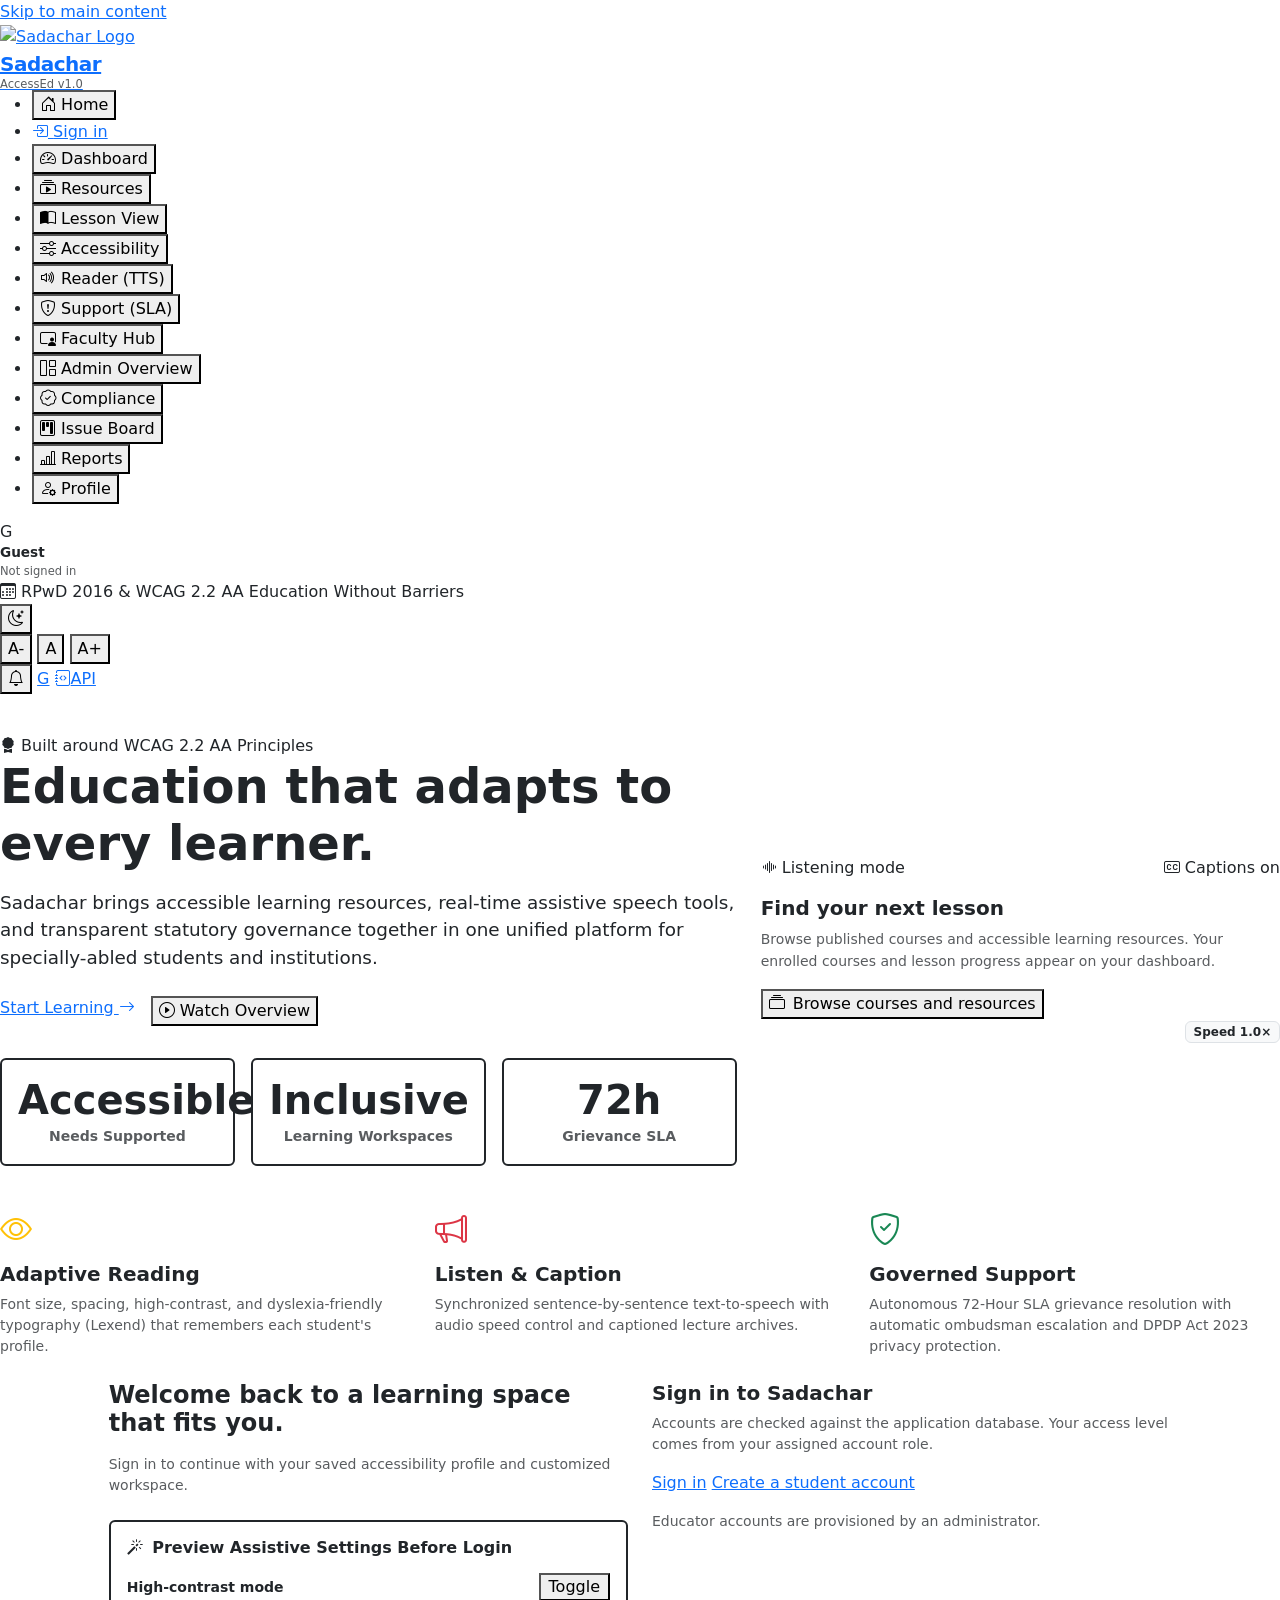
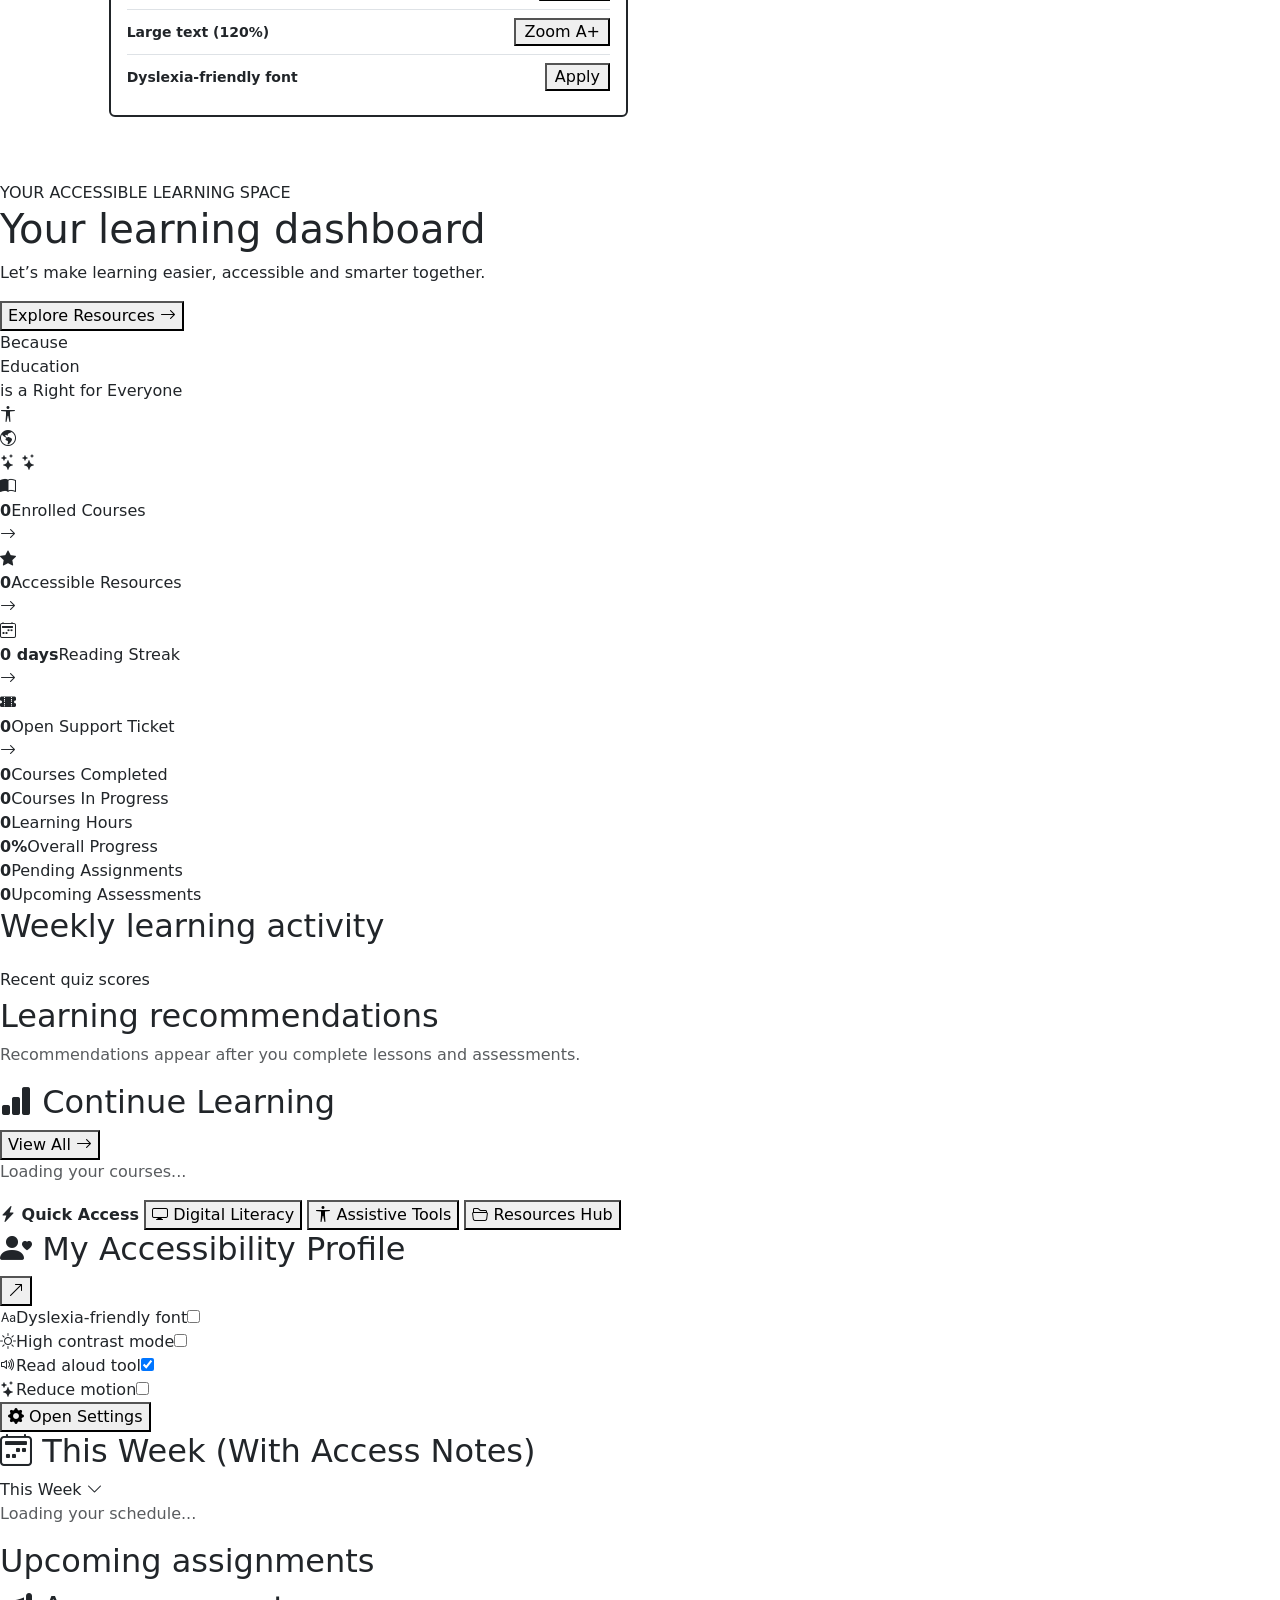
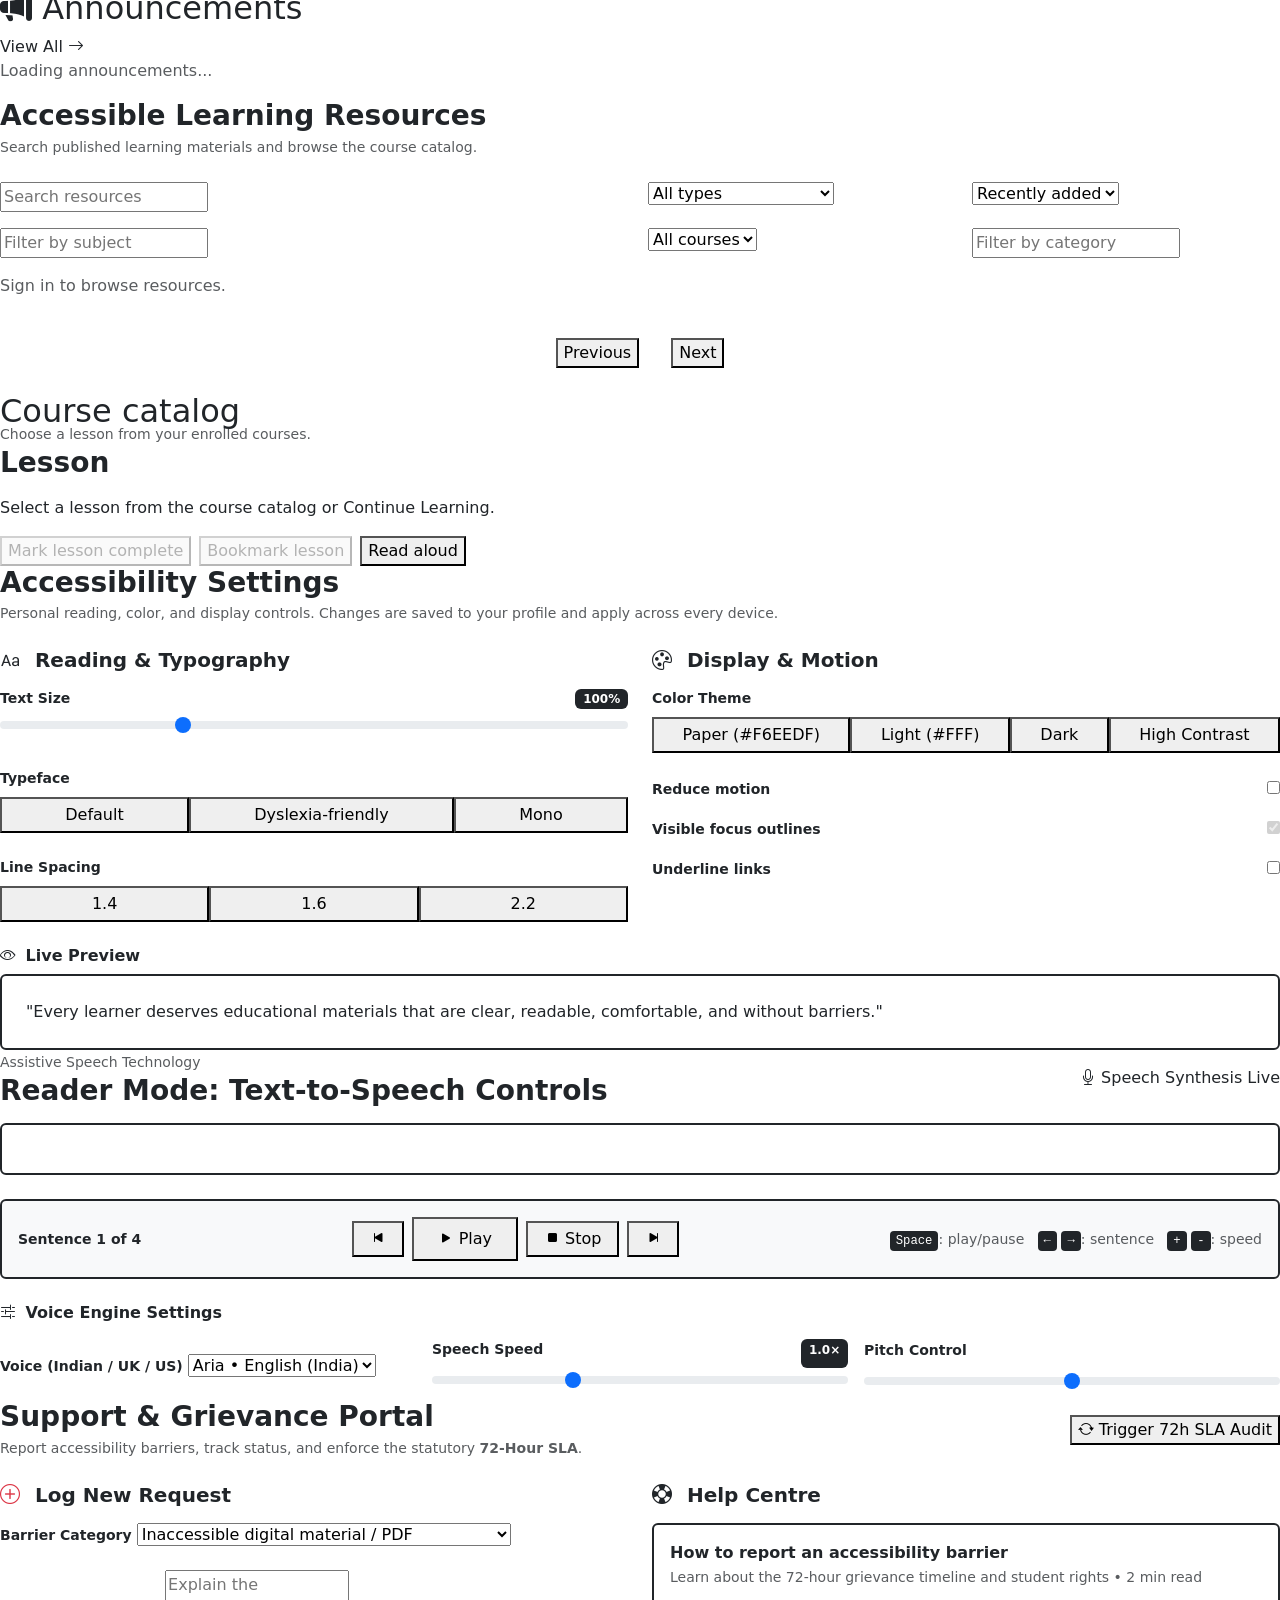
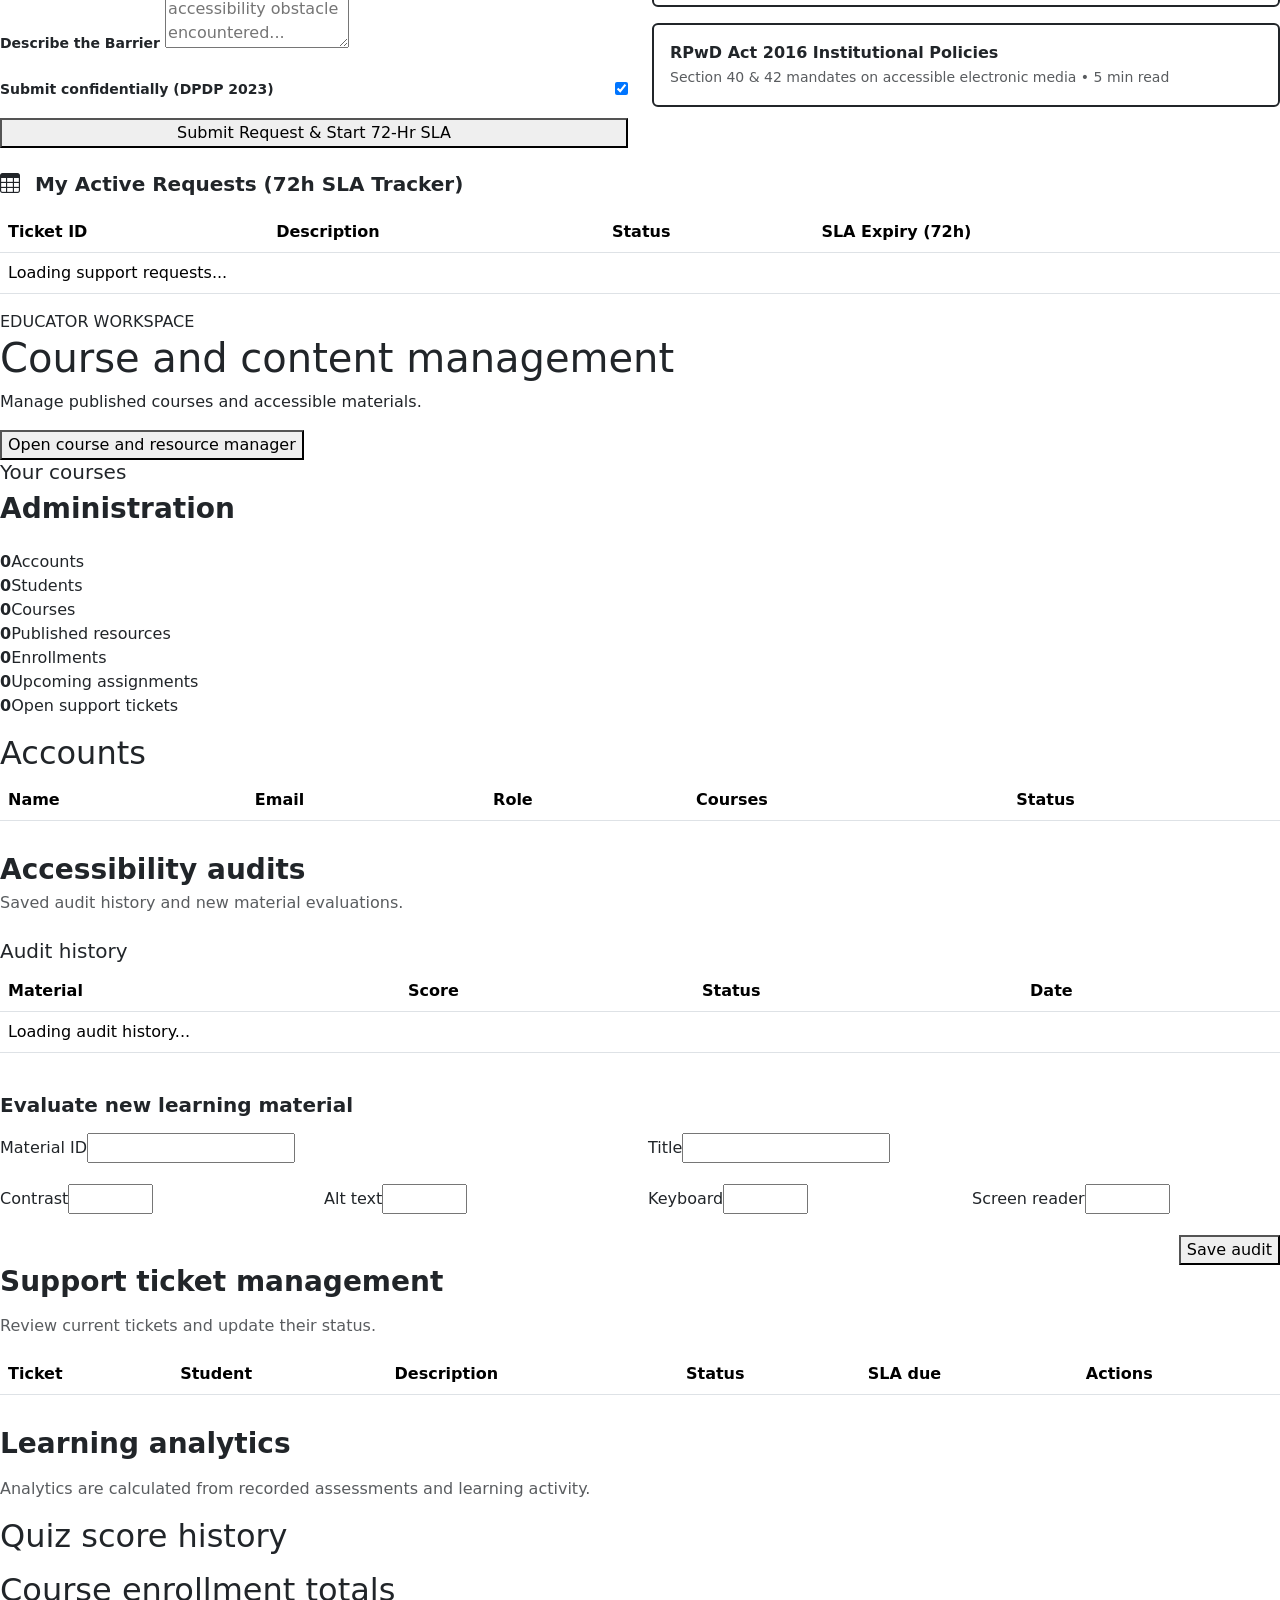
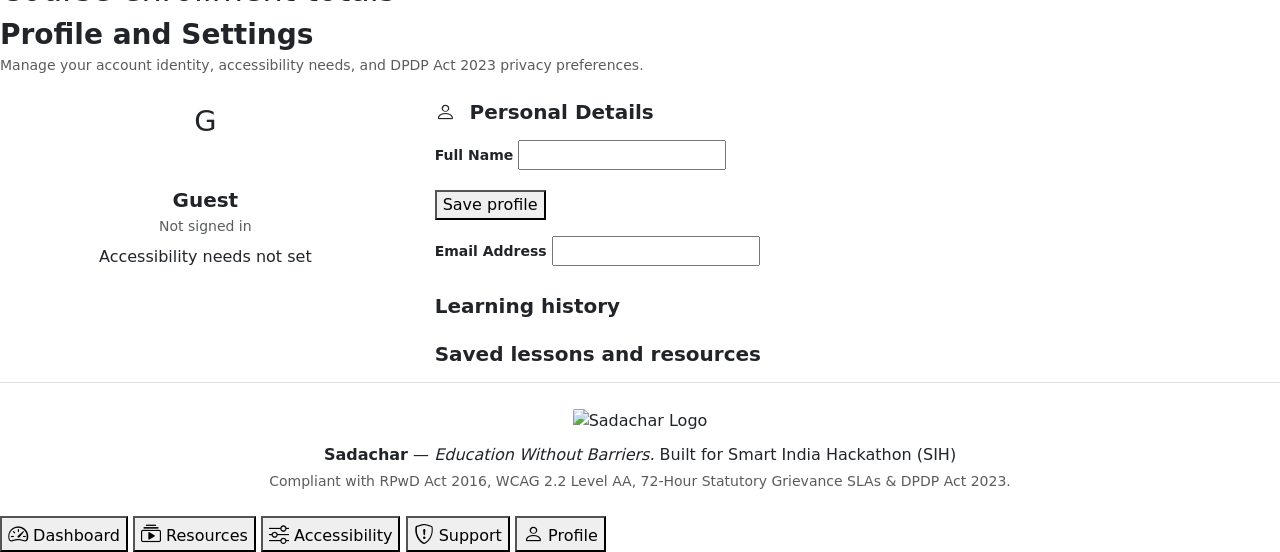
==== commit 45f2eb2b: "Build dynamic LMS dashboard and learning workflows" ====
--- a/src/Sadachar.Web/wwwroot/index.html
+++ b/src/Sadachar.Web/wwwroot/index.html
@@ -70,7 +70,7 @@
                     <li class="sidebar-nav-item" data-screen="screen-admin-dash" data-roles="admin">
                         <button><i class="bi bi-grid-1x2" aria-hidden="true"></i> <span>Admin Overview</span></button>
                     </li>
-                    <li class="sidebar-nav-item" data-screen="screen-compliance" data-roles="admin">
+                    <li class="sidebar-nav-item" data-screen="screen-compliance" data-roles="admin,auditor,teacher">
                         <button><i class="bi bi-patch-check" aria-hidden="true"></i> <span>Compliance</span></button>
                     </li>
                     <li class="sidebar-nav-item" data-screen="screen-kanban" data-roles="admin">
@@ -79,7 +79,7 @@
                     <li class="sidebar-nav-item" data-screen="screen-reports" data-roles="admin">
                         <button><i class="bi bi-bar-chart-line" aria-hidden="true"></i> <span>Reports</span></button>
                     </li>
-                    <li class="sidebar-nav-item" data-screen="screen-profile" data-roles="student,teacher,admin">
+                    <li class="sidebar-nav-item" data-screen="screen-profile" data-roles="student,teacher,admin,auditor">
                         <button><i class="bi bi-person-gear" aria-hidden="true"></i> <span>Profile</span></button>
                     </li>
                 </ul>
@@ -116,9 +116,9 @@
                         <button id="quick-font-reset" aria-label="Reset text size" title="Reset text size">A</button>
                         <button id="quick-font-increase" aria-label="Increase text size" title="Increase text size">A+</button>
                     </div>
-                    <span class="notification-button" role="img" aria-label="Notifications">
+                    <button type="button" class="notification-button" id="notification-button" aria-label="Open announcements">
                         <i class="bi bi-bell"></i><span class="notification-dot" aria-hidden="true"></span>
-                    </span>
+                    </button>
                     <a id="account-nav-link" class="account-avatar" href="/Account/Login" aria-label="Sign in">G</a>
                     <a href="/swagger" target="_blank" class="api-docs-link">
                         <i class="bi bi-journal-code"></i><span>API</span>
@@ -157,14 +157,14 @@
                             <div class="row g-3 pt-2">
                                 <div class="col-4">
                                     <div class="p-3 bg-white rounded border border-2 border-dark text-center" style="box-shadow: 2px 2px 0 var(--ink);">
-                                        <div class="display-6 fw-bold" style="color: var(--terracotta);">4</div>
+                                        <div class="display-6 fw-bold" style="color: var(--terracotta);">Accessible</div>
                                         <small class="fw-semibold text-muted">Needs Supported</small>
                                     </div>
                                 </div>
                                 <div class="col-4">
                                     <div class="p-3 bg-white rounded border border-2 border-dark text-center" style="box-shadow: 2px 2px 0 var(--ink);">
-                                        <div class="display-6 fw-bold" style="color: var(--forest);">3</div>
-                                        <small class="fw-semibold text-muted">Role Workspaces</small>
+                                        <div class="display-6 fw-bold" style="color: var(--forest);">Inclusive</div>
+                                        <small class="fw-semibold text-muted">Learning Workspaces</small>
                                     </div>
                                 </div>
                                 <div class="col-4">
@@ -183,19 +183,11 @@
                                     <span class="status-chip audio-badge"><i class="bi bi-soundwave"></i> Listening mode</span>
                                     <span class="status-chip ready"><i class="bi bi-badge-cc"></i> Captions on</span>
                                 </div>
-                                <h3 class="h5 fw-bold mb-2">Linked Lists: Insertion</h3>
+                                <h3 class="h5 fw-bold mb-2">Find your next lesson</h3>
                                 <p class="small text-muted mb-3" style="line-height: 1.6;">
-                                    "A node stores a value and a pointer to the next node. To insert at the head, create a new node and point it to the old head."
+                                    Browse published courses and accessible learning resources. Your enrolled courses and lesson progress appear on your dashboard.
                                 </p>
-                                <div class="audio-player-card mb-2">
-                                    <button class="audio-play-btn" onclick="navigateToScreen('screen-tts-reader')" aria-label="Play Sample Audio">
-                                        <i class="bi bi-play-fill"></i>
-                                    </button>
-                                    <div class="audio-scrubber">
-                                        <div class="audio-progress-bar"></div>
-                                    </div>
-                                    <small class="fw-bold">02:14 / 05:20</small>
-                                </div>
+                                <button class="btn-accessed-primary" onclick="navigateToScreen('screen-library')"><i class="bi bi-collection me-2"></i>Browse courses and resources</button>
                                 <div class="text-end">
                                     <small class="badge bg-light text-dark border">Speed 1.0×</small>
                                 </div>
@@ -260,7 +252,7 @@
                         <div class="col-lg-5 col-md-6">
                             <div class="accessed-card bg-white">
                                 <h3 class="h5 fw-bold mb-2">Sign in to Sadachar</h3>
-                                <p class="text-muted small">Accounts are securely checked against the application database. Access level comes from your account, not the demo role switcher.</p>
+                                <p class="text-muted small">Accounts are checked against the application database. Your access level comes from your assigned account role.</p>
                                 <a href="/Account/Login?returnUrl=%2F" class="btn-accessed-primary w-100 mb-3">Sign in</a>
                                 <a href="/Account/Register" class="btn-accessed-secondary w-100">Create a student account</a>
                                 <p class="small text-muted mt-3 mb-0">Educator accounts are provisioned by an administrator.</p>
@@ -294,24 +286,41 @@
                     <div class="dashboard-metrics" aria-label="Learning overview">
                         <article class="metric-card metric-blue">
                             <span class="metric-icon"><i class="bi bi-book-half"></i></span>
-                            <div><strong>4</strong><span>Enrolled Courses</span></div>
+                            <div><strong id="stat-enrolled">0</strong><span>Enrolled Courses</span></div>
                             <i class="bi bi-arrow-right metric-arrow"></i>
                         </article>
                         <article class="metric-card metric-green">
                             <span class="metric-icon"><i class="bi bi-star-fill"></i></span>
-                            <div><strong>28</strong><span>Accessible Resources</span></div>
+                            <div><strong id="stat-resources">0</strong><span>Accessible Resources</span></div>
                             <i class="bi bi-arrow-right metric-arrow"></i>
                         </article>
                         <article class="metric-card metric-orange">
                             <span class="metric-icon"><i class="bi bi-calendar2-week"></i></span>
-                            <div><strong>6 days</strong><span>Reading Streak</span></div>
+                            <div><strong id="stat-streak">0 days</strong><span>Reading Streak</span></div>
                             <i class="bi bi-arrow-right metric-arrow"></i>
                         </article>
                         <article class="metric-card metric-pink">
                             <span class="metric-icon"><i class="bi bi-ticket-perforated-fill"></i></span>
-                            <div><strong>1</strong><span>Open Support Ticket</span></div>
+                            <div><strong id="stat-tickets">0</strong><span>Open Support Ticket</span></div>
                             <i class="bi bi-arrow-right metric-arrow"></i>
                         </article>
+                    </div>
+
+                    <div class="dashboard-metrics" aria-label="Your learning performance">
+                        <article class="metric-card metric-green"><div><strong id="stat-completed">0</strong><span>Courses Completed</span></div></article>
+                        <article class="metric-card metric-blue"><div><strong id="stat-in-progress">0</strong><span>Courses In Progress</span></div></article>
+                        <article class="metric-card metric-orange"><div><strong id="stat-hours">0</strong><span>Learning Hours</span></div></article>
+                        <article class="metric-card metric-pink"><div><strong id="stat-progress">0%</strong><span>Overall Progress</span></div></article>
+                    </div>
+
+                    <div class="dashboard-metrics" aria-label="Upcoming work">
+                        <article class="metric-card metric-orange"><div><strong id="stat-pending">0</strong><span>Pending Assignments</span></div></article>
+                        <article class="metric-card metric-pink"><div><strong id="stat-assessments">0</strong><span>Upcoming Assessments</span></div></article>
+                    </div>
+
+                    <div class="dashboard-grid mb-3">
+                        <section class="dashboard-panel" aria-labelledby="performance-heading"><div class="panel-heading"><h2 id="performance-heading">Weekly learning activity</h2><span id="weekly-total" class="text-muted small"></span></div><div id="weekly-activity" role="list" aria-label="Daily learning time"></div><h3 class="h6 mt-4">Recent quiz scores</h3><div id="quiz-score-trend"></div></section>
+                        <section class="dashboard-panel" aria-labelledby="recommendations-heading"><div class="panel-heading"><h2 id="recommendations-heading">Learning recommendations</h2></div><div id="learning-recommendations" aria-live="polite"><p class="text-muted">Recommendations appear after you complete lessons and assessments.</p></div></section>
                     </div>
 
                     <div class="dashboard-grid">
@@ -320,28 +329,7 @@
                                 <h2 id="continue-heading"><i class="bi bi-bar-chart-fill"></i> Continue Learning</h2>
                                 <button class="panel-link" onclick="navigateToScreen('screen-resources')">View All <i class="bi bi-arrow-right"></i></button>
                             </div>
-                            <div class="featured-course">
-                                <div class="course-progress" role="img" aria-label="68 percent complete"><span>68%</span></div>
-                                <div class="featured-course-copy">
-                                    <h3>Data Structures: Linked Lists</h3>
-                                    <p>Module 3 • Arrays & Linked List Fundamentals</p>
-                                    <div class="course-actions">
-                                        <button class="hero-cta" onclick="navigateToScreen('screen-course-details')"><i class="bi bi-play-fill"></i> Resume</button>
-                                        <button class="course-secondary" onclick="navigateToScreen('screen-tts-reader')"><i class="bi bi-volume-up"></i> Listen</button>
-                                    </div>
-                                </div>
-                                <div class="course-art" aria-hidden="true"><i class="bi bi-laptop"></i><i class="bi bi-code-slash"></i><i class="bi bi-book-half"></i></div>
-                            </div>
-                            <div class="course-list-row">
-                                <span class="course-mini-icon mini-green"><i class="bi bi-universal-access"></i></span>
-                                <div><strong>Digital Literacy • Week 5 Video</strong><small>Captions + Interactive Transcript</small></div>
-                                <span class="course-status status-ready">Ready</span>
-                            </div>
-                            <div class="course-list-row">
-                                <span class="course-mini-icon mini-blue"><i class="bi bi-journal-bookmark-fill"></i></span>
-                                <div><strong>Assistive Tech Basics • Reading</strong><small>Easy-read tactile format</small></div>
-                                <span class="course-status status-new">New</span>
-                            </div>
+                            <div id="continue-learning-list" aria-live="polite"><p class="text-muted">Loading your courses...</p></div>
                             <div class="quick-access">
                                 <strong><i class="bi bi-lightning-charge-fill"></i> Quick Access</strong>
                                 <button onclick="navigateToScreen('screen-resources')"><i class="bi bi-display"></i> Digital Literacy</button>
@@ -357,22 +345,20 @@
                             </div>
                             <div class="profile-setting-row"><span class="setting-icon"><i class="bi bi-type"></i></span><span>Dyslexia-friendly font</span><label class="accessed-toggle"><input type="checkbox" aria-label="Dyslexia-friendly font" onchange="AccessEdState.accessibility.fontFamily = this.checked ? 'dyslexia' : 'default'; applyAccessibilitySettings();"><span class="toggle-slider"></span></label></div>
                             <div class="profile-setting-row"><span class="setting-icon"><i class="bi bi-sun"></i></span><span>High contrast mode</span><label class="accessed-toggle"><input type="checkbox" aria-label="High contrast mode" onchange="AccessEdState.accessibility.theme = this.checked ? 'high-contrast' : 'paper'; applyAccessibilitySettings();"><span class="toggle-slider"></span></label></div>
-                            <div class="profile-setting-row"><span class="setting-icon"><i class="bi bi-volume-up"></i></span><span>Read aloud tool</span><label class="accessed-toggle"><input type="checkbox" aria-label="Read aloud tool" checked onchange="AccessEdState.accessibility.readAloud = this.checked;"><span class="toggle-slider"></span></label></div>
+                            <div class="profile-setting-row"><span class="setting-icon"><i class="bi bi-volume-up"></i></span><span>Read aloud tool</span><label class="accessed-toggle"><input type="checkbox" aria-label="Read aloud tool" checked onchange="AccessEdState.accessibility.readAloud = this.checked; applyAccessibilitySettings();"><span class="toggle-slider"></span></label></div>
                             <div class="profile-setting-row"><span class="setting-icon"><i class="bi bi-stars"></i></span><span>Reduce motion</span><label class="accessed-toggle"><input type="checkbox" aria-label="Reduce motion" onchange="AccessEdState.accessibility.reduceMotion = this.checked; applyAccessibilitySettings();"><span class="toggle-slider"></span></label></div>
                             <button class="profile-settings-button" onclick="navigateToScreen('screen-accessibility-settings')"><i class="bi bi-gear-fill"></i> Open Settings</button>
                         </aside>
 
                         <section class="dashboard-panel schedule-panel" aria-labelledby="schedule-heading">
                             <div class="panel-heading"><h2 id="schedule-heading"><i class="bi bi-calendar2-week"></i> This Week (With Access Notes)</h2><span class="panel-link">This Week <i class="bi bi-chevron-down"></i></span></div>
-                            <div class="schedule-row"><span class="schedule-date">MON<strong>27</strong></span><div><strong>Lab: Linked List Practice</strong><small><i class="bi bi-clock"></i> 10:00 AM – 11:00 AM • Topic: Practice Problems</small></div><span class="course-status status-ready"><i class="bi bi-check-circle-fill"></i> On Track</span></div>
-                            <div class="schedule-row"><span class="schedule-date">TUE<strong>28</strong></span><div><strong>Quiz: Digital Literacy</strong><small><i class="bi bi-clock"></i> 02:00 PM – 03:00 PM • MCQ Based Quiz</small></div><span class="course-status status-upcoming"><i class="bi bi-clock-fill"></i> Upcoming</span></div>
-                        </section>
+                            <div id="schedule-list" aria-live="polite"><p class="text-muted">Loading your schedule...</p></div></section>
+
+                        <section class="dashboard-panel" aria-labelledby="assessment-heading"><div class="panel-heading"><h2 id="assessment-heading">Upcoming assignments</h2></div><div id="assessment-list" aria-live="polite"></div></section>
 
                         <section class="dashboard-panel announcements-panel" aria-labelledby="announcements-heading">
                             <div class="panel-heading"><h2 id="announcements-heading"><i class="bi bi-megaphone-fill"></i> Announcements</h2><span class="panel-link">View All <i class="bi bi-arrow-right"></i></span></div>
-                            <div class="announcement-row"><span class="announcement-dot"></span><div><strong>Updated lecture notes available!</strong><small>2 hours ago</small></div></div>
-                            <div class="announcement-row"><span class="announcement-dot"></span><div><strong>Accessibility guide has been enhanced.</strong><small>1 day ago</small></div></div>
-                        </section>
+                            <div id="announcement-list" aria-live="polite"><p class="text-muted">Loading announcements...</p></div></section>
                     </div>
                 </section>
 
@@ -380,199 +366,30 @@
                      SCREEN 4: ACCESSIBLE LEARNING RESOURCES
                      ============================================================== -->
                 <section id="screen-resources" class="screen-view" aria-labelledby="screen4-heading">
-                    <div class="mb-4">
-                        <h1 id="screen4-heading" class="h3 fw-bold mb-1">Accessible Learning Resources</h1>
-                        <p class="text-muted small">Find materials in the multi-sensory format that works best for you.</p>
-                    </div>
-
-                    <!-- Search & Filter Controls -->
-                    <div class="row g-3 mb-3">
-                        <div class="col-md-8">
-                            <input type="text" class="accessed-input" placeholder="Search by title, subject or format…">
-                        </div>
-                        <div class="col-md-4">
-                            <select class="accessed-select" aria-label="Sort Resources">
-                                <option>Sort: Recently added</option>
-                                <option>Sort: Most accessible score</option>
-                                <option>Sort: Course module</option>
-                            </select>
-                        </div>
-                    </div>
-
-                    <!-- Filter Tabs -->
-                    <div class="filter-tabs">
-                        <button class="filter-tab-btn active">All</button>
-                        <button class="filter-tab-btn"><i class="bi bi-volume-up"></i> Audio</button>
-                        <button class="filter-tab-btn"><i class="bi bi-type"></i> Large print</button>
-                        <button class="filter-tab-btn"><i class="bi bi-grid-3x3"></i> Braille-ready</button>
-                        <button class="filter-tab-btn"><i class="bi bi-badge-cc"></i> Captioned</button>
-                        <button class="filter-tab-btn"><i class="bi bi-book"></i> Easy-read</button>
-                    </div>
-
-                    <!-- Resources Grid -->
-                    <div class="row g-4">
-                        <!-- Card 1 -->
-                        <div class="col-md-6 col-lg-4">
-                            <div class="accessed-card h-100 bg-white" onclick="navigateToScreen('screen-course-details')" style="cursor: pointer;">
-                                <div class="p-3 mb-3 rounded d-flex align-items-center justify-content-center text-white" style="background: var(--terracotta); height: 90px; border: 2px solid var(--border-color);">
-                                    <i class="bi bi-volume-up display-5"></i>
-                                </div>
-                                <div class="d-flex justify-content-between align-items-center mb-2">
-                                    <span class="status-chip audio-badge">Audio</span>
-                                    <small class="text-muted">12 min</small>
-                                </div>
-                                <h3 class="h6 fw-bold mb-1">Linked Lists: Insertion</h3>
-                                <p class="small text-muted mb-0">Computer Science • Module 3</p>
-                            </div>
-                        </div>
-
-                        <!-- Card 2 -->
-                        <div class="col-md-6 col-lg-4">
-                            <div class="accessed-card h-100 bg-white" onclick="navigateToScreen('screen-course-details')" style="cursor: pointer;">
-                                <div class="p-3 mb-3 rounded d-flex align-items-center justify-content-center text-white" style="background: var(--forest); height: 90px; border: 2px solid var(--border-color);">
-                                    <i class="bi bi-file-earmark-text display-5"></i>
-                                </div>
-                                <div class="d-flex justify-content-between align-items-center mb-2">
-                                    <span class="status-chip resolved">Easy-read</span>
-                                    <small class="text-muted">12 min</small>
-                                </div>
-                                <h3 class="h6 fw-bold mb-1">Intro to Assistive Tech</h3>
-                                <p class="small text-muted mb-0">Digital Literacy • Module 1</p>
-                            </div>
-                        </div>
-
-                        <!-- Card 3 -->
-                        <div class="col-md-6 col-lg-4">
-                            <div class="accessed-card h-100 bg-white" onclick="navigateToScreen('screen-course-details')" style="cursor: pointer;">
-                                <div class="p-3 mb-3 rounded d-flex align-items-center justify-content-center text-white" style="background: var(--plum); height: 90px; border: 2px solid var(--border-color);">
-                                    <i class="bi bi-badge-cc display-5"></i>
-                                </div>
-                                <div class="d-flex justify-content-between align-items-center mb-2">
-                                    <span class="status-chip priority">Captioned</span>
-                                    <small class="text-muted">15 min</small>
-                                </div>
-                                <h3 class="h6 fw-bold mb-1">Binary Trees Explained</h3>
-                                <p class="small text-muted mb-0">Computer Science • Module 4</p>
-                            </div>
-                        </div>
-
-                        <!-- Card 4 -->
-                        <div class="col-md-6 col-lg-4">
-                            <div class="accessed-card h-100 bg-white" onclick="navigateToScreen('screen-course-details')" style="cursor: pointer;">
-                                <div class="p-3 mb-3 rounded d-flex align-items-center justify-content-center text-dark" style="background: var(--mustard); height: 90px; border: 2px solid var(--border-color);">
-                                    <i class="bi bi-camera-video display-5"></i>
-                                </div>
-                                <div class="d-flex justify-content-between align-items-center mb-2">
-                                    <span class="status-chip in-review">Sign video</span>
-                                    <small class="text-muted">12 min</small>
-                                </div>
-                                <h3 class="h6 fw-bold mb-1">Sign Language Basics</h3>
-                                <p class="small text-muted mb-0">Communication Studies</p>
-                            </div>
-                        </div>
-
-                        <!-- Card 5 -->
-                        <div class="col-md-6 col-lg-4">
-                            <div class="accessed-card h-100 bg-white" onclick="navigateToScreen('screen-course-details')" style="cursor: pointer;">
-                                <div class="p-3 mb-3 rounded d-flex align-items-center justify-content-center text-dark" style="background: var(--sage); height: 90px; border: 2px solid var(--border-color);">
-                                    <i class="bi bi-type-h1 display-5"></i>
-                                </div>
-                                <div class="d-flex justify-content-between align-items-center mb-2">
-                                    <span class="status-chip resolved">Large print</span>
-                                    <small class="text-muted">18 min</small>
-                                </div>
-                                <h3 class="h6 fw-bold mb-1">Database Normalisation</h3>
-                                <p class="small text-muted mb-0">Information Systems</p>
-                            </div>
-                        </div>
-
-                        <!-- Card 6 -->
-                        <div class="col-md-6 col-lg-4">
-                            <div class="accessed-card h-100 bg-white" onclick="navigateToScreen('screen-course-details')" style="cursor: pointer;">
-                                <div class="p-3 mb-3 rounded d-flex align-items-center justify-content-center text-dark" style="background: var(--blush); height: 90px; border: 2px solid var(--border-color);">
-                                    <i class="bi bi-grid-3x3 display-5"></i>
-                                </div>
-                                <div class="d-flex justify-content-between align-items-center mb-2">
-                                    <span class="status-chip audio-badge">Braille-ready</span>
-                                    <small class="text-muted">12 min</small>
-                                </div>
-                                <h3 class="h6 fw-bold mb-1">Web Accessibility 101</h3>
-                                <p class="small text-muted mb-0">Web Technologies</p>
-                            </div>
-                        </div>
-                    </div>
-                </section>
+  <div class="mb-4"><h1 id="screen4-heading" class="h3 fw-bold mb-1">Accessible Learning Resources</h1><p class="text-muted small">Search published learning materials and browse the course catalog.</p></div>
+  <div class="row g-3 mb-3"><div class="col-md-6"><label class="visually-hidden" for="resource-search">Search resources</label><input type="search" id="resource-search" class="accessed-input" placeholder="Search resources"></div><div class="col-md-3"><label class="visually-hidden" for="resource-type">Resource type</label><select id="resource-type" class="accessed-select"><option value="">All types</option><option>PDF notes</option><option>E-book</option><option>Video lecture</option><option>Audio lesson</option><option>Recorded lecture</option><option>Interactive quiz</option><option>Practice exercise</option><option>Assignment</option><option>Study guide</option><option>Sign-language video</option><option>Large print</option><option>Dyslexia-friendly</option></select></div><div class="col-md-3"><label class="visually-hidden" for="resource-sort">Sort resources</label><select id="resource-sort" class="accessed-select"><option value="recent">Recently added</option><option value="title">Title</option></select></div></div>
+  <div class="row g-3 mb-3"><div class="col-md-6"><label class="visually-hidden" for="resource-subject">Filter by subject</label><input id="resource-subject" class="accessed-input" placeholder="Filter by subject"></div><div class="col-md-3"><label class="visually-hidden" for="resource-course">Filter by course</label><select id="resource-course" class="accessed-select"><option value="">All courses</option></select></div><div class="col-md-3"><label class="visually-hidden" for="resource-category">Filter by category</label><input id="resource-category" class="accessed-input" placeholder="Filter by category"></div></div>
+  <div id="resource-list" class="row g-4" aria-live="polite"><p class="text-muted">Sign in to browse resources.</p></div>
+  <nav class="d-flex justify-content-center gap-3 mt-4" aria-label="Resource pages"><button class="btn-accessed-secondary" id="resources-previous">Previous</button><span id="resource-page-label" class="align-self-center"></span><button class="btn-accessed-secondary" id="resources-next">Next</button></nav>
+  <section class="dashboard-panel mt-4" aria-labelledby="available-courses-heading"><div class="panel-heading"><h2 id="available-courses-heading">Course catalog</h2></div><div id="available-courses-list" class="row g-3"></div></section>
+  <section class="dashboard-panel mt-4" id="quiz-panel" hidden aria-labelledby="quiz-heading"><h2 id="quiz-heading" class="h5">Quiz</h2><form id="quiz-form"></form><div id="quiz-feedback" role="status"></div></section>
+  <section class="dashboard-panel mt-4" id="admin-content-panel" hidden aria-labelledby="admin-content-heading"><div class="panel-heading"><h2 id="admin-content-heading">Publish course or resource</h2></div>
+    <form id="admin-course-form" class="mb-4"><h3 class="h6">Create course</h3><div class="row g-2"><div class="col-md-3"><label class="visually-hidden" for="new-course-title">Course title</label><input id="new-course-title" class="accessed-input" placeholder="Course title" required></div><div class="col-md-3"><label class="visually-hidden" for="new-course-subject">Subject</label><input id="new-course-subject" class="accessed-input" placeholder="Subject" required></div><div class="col-md-4"><label class="visually-hidden" for="new-course-description">Description</label><input id="new-course-description" class="accessed-input" placeholder="Description"></div><div class="col-md-2"><button class="btn-accessed-primary w-100">Create course</button></div></div></form>
+    <form id="admin-resource-form"><h3 class="h6">Add resource</h3><div class="row g-2"><div class="col-md-3"><label class="visually-hidden" for="new-resource-title">Resource title</label><input id="new-resource-title" class="accessed-input" placeholder="Title" required></div><div class="col-md-2"><label class="visually-hidden" for="new-resource-type">Resource type</label><select id="new-resource-type" class="accessed-select"><option>PDF notes</option><option>E-book</option><option>Video lecture</option><option>Audio lesson</option><option>Recorded lecture</option><option>Study guide</option><option>Sign-language video</option><option>Large print</option><option>Dyslexia-friendly</option></select></div><div class="col-md-2"><label class="visually-hidden" for="new-resource-subject">Subject</label><input id="new-resource-subject" class="accessed-input" placeholder="Subject"></div><div class="col-md-3"><label class="visually-hidden" for="new-resource-file">Upload learning file</label><input id="new-resource-file" class="accessed-input" type="file" accept=".pdf,.epub,.mp3,.mp4,.txt,.docx,.vtt,.srt"></div><div class="col-md-2"><button class="btn-accessed-primary w-100">Publish resource</button></div></div></form>
+    <form id="admin-lesson-form" class="mt-4"><h3 class="h6">Add lesson</h3><div class="row g-2"><div class="col-md-3"><label class="visually-hidden" for="lesson-course">Course</label><select class="accessed-select" id="lesson-course" required></select></div><div class="col-md-3"><label class="visually-hidden" for="lesson-title">Lesson title</label><input id="lesson-title" class="accessed-input" placeholder="Lesson title" required></div><div class="col-md-4"><label class="visually-hidden" for="lesson-text">Lesson text</label><input id="lesson-text" class="accessed-input" placeholder="Lesson text"></div><div class="col-md-1"><label class="visually-hidden" for="lesson-order">Order</label><input id="lesson-order" class="accessed-input" type="number" min="0" value="1" aria-label="Lesson order"></div><div class="col-md-1"><button class="btn-accessed-primary w-100">Add</button></div></div></form>
+    <form id="admin-quiz-form" class="mt-4"><h3 class="h6">Create a quiz question</h3><div class="row g-2"><div class="col-md-2"><label class="visually-hidden" for="quiz-course">Course</label><select class="accessed-select" id="quiz-course" required></select></div><div class="col-md-2"><label class="visually-hidden" for="quiz-topic">Topic</label><input id="quiz-topic" class="accessed-input" placeholder="Topic" required></div><div class="col-md-3"><label class="visually-hidden" for="quiz-question">Question</label><input id="quiz-question" class="accessed-input" placeholder="Question" required></div><div class="col-md-3"><label class="visually-hidden" for="quiz-options">Options separated by |</label><input id="quiz-options" class="accessed-input" placeholder="Option 1 | Option 2" required></div><div class="col-md-1"><label class="visually-hidden" for="quiz-answer">Correct option number</label><input id="quiz-answer" class="accessed-input" type="number" min="1" value="1" required></div><div class="col-md-1"><button class="btn-accessed-primary w-100">Create</button></div></div></form>
+    <form id="admin-assignment-form" class="mt-4"><h3 class="h6">Create assignment</h3><div class="row g-2"><div class="col-md-3"><label class="visually-hidden" for="assignment-course">Course</label><select class="accessed-select" id="assignment-course" required></select></div><div class="col-md-3"><label class="visually-hidden" for="assignment-title">Assignment title</label><input id="assignment-title" class="accessed-input" placeholder="Title" required></div><div class="col-md-3"><label class="visually-hidden" for="assignment-due">Due date</label><input id="assignment-due" class="accessed-input" type="datetime-local" required></div><div class="col-md-2"><label class="visually-hidden" for="assignment-description">Description</label><input id="assignment-description" class="accessed-input" placeholder="Instructions"></div><div class="col-md-1"><button class="btn-accessed-primary w-100">Add</button></div></div></form>
+    <form id="admin-schedule-form" class="mt-4"><h3 class="h6">Schedule a class or assessment</h3><div class="row g-2"><div class="col-md-3"><label class="visually-hidden" for="schedule-title">Title</label><input id="schedule-title" class="accessed-input" placeholder="Title" required></div><div class="col-md-2"><label class="visually-hidden" for="schedule-type">Type</label><select id="schedule-type" class="accessed-select"><option>Class</option><option>Assignment deadline</option><option>Quiz</option><option>Examination</option><option>Accessibility session</option></select></div><div class="col-md-3"><label class="visually-hidden" for="schedule-start">Starts at</label><input id="schedule-start" type="datetime-local" class="accessed-input" required></div><div class="col-md-2"><label class="visually-hidden" for="schedule-notes">Access notes</label><input id="schedule-notes" class="accessed-input" placeholder="Access notes"></div><div class="col-md-2"><button class="btn-accessed-primary w-100">Publish schedule</button></div></div></form><form id="admin-announcement-form" class="mt-4"><h3 class="h6">Publish announcement</h3><div class="row g-2"><div class="col-md-4"><label class="visually-hidden" for="announcement-title">Announcement title</label><input id="announcement-title" class="accessed-input" placeholder="Title" required></div><div class="col-md-6"><label class="visually-hidden" for="announcement-body">Announcement message</label><input id="announcement-body" class="accessed-input" placeholder="Message" required></div><div class="col-md-2"><button class="btn-accessed-primary w-100">Publish</button></div></div></form><p id="admin-form-feedback" role="status" class="mt-2"></p>
+  </section>
+</section>
 
                 <!-- ==============================================================
                      SCREEN 5: COURSE AND MATERIAL DETAILS
                      ============================================================== -->
                 <section id="screen-course-details" class="screen-view" aria-labelledby="screen5-heading">
-                    <div class="mb-3">
-                        <small class="text-muted">Computer Science › Module 3 › Lesson 2</small>
-                        <h1 id="screen5-heading" class="h3 fw-bold mb-2">Linked Lists: Insertion</h1>
-                    </div>
-
-                    <!-- Multi-Format Switcher -->
-                    <div class="filter-tabs mb-4">
-                        <button class="filter-tab-btn active"><i class="bi bi-file-text"></i> Text</button>
-                        <button class="filter-tab-btn" onclick="navigateToScreen('screen-tts-reader')"><i class="bi bi-volume-up"></i> Audio</button>
-                        <button class="filter-tab-btn"><i class="bi bi-badge-cc"></i> Captioned video</button>
-                        <button class="filter-tab-btn"><i class="bi bi-grid-3x3"></i> Braille-ready</button>
-                        <button class="filter-tab-btn"><i class="bi bi-book"></i> Easy-read</button>
-                    </div>
-
-                    <div class="row g-4">
-                        <!-- Main Lesson Content -->
-                        <div class="col-lg-8">
-                            <div class="accessed-card bg-white">
-                                <h3 class="h5 fw-bold mb-3">Lesson Text</h3>
-                                <div class="p-3 mb-3 rounded border" style="background: var(--paper); line-height: 1.8;">
-                                    <p class="mb-2"><strong>A linked list</strong> stores items in sequential memory nodes. Each node holds a value and a pointer reference to the next node in the structure.</p>
-                                    <p class="mb-2" style="background: var(--mustard); padding: 4px; border-radius: 4px; display: inline-block;">
-                                        To insert at the head, create a new node and point its pointer to the existing head node.
-                                    </p>
-                                    <p class="mb-0">Finally, update the head reference pointer so the list starts directly from the newly created node.</p>
-                                </div>
-
-                                <!-- Inline Audio Player -->
-                                <div class="audio-player-card">
-                                    <button class="audio-play-btn" onclick="navigateToScreen('screen-tts-reader')" aria-label="Play lesson audio">
-                                        <i class="bi bi-play-fill"></i>
-                                    </button>
-                                    <div class="audio-scrubber">
-                                        <div class="audio-progress-bar" style="width: 35%;"></div>
-                                    </div>
-                                    <small class="fw-bold">01:45 / 05:20</small>
-                                    <span class="badge bg-light text-dark border">1.0×</span>
-                                </div>
-                            </div>
-                        </div>
-
-                        <!-- Right Column: Verification & Downloads -->
-                        <div class="col-lg-4">
-                            <!-- Accessibility Checks -->
-                            <div class="accessed-card mb-4 bg-white">
-                                <h3 class="h6 fw-bold mb-3"><i class="bi bi-patch-check-fill text-success"></i> Accessibility Checks</h3>
-                                <ul class="list-unstyled mb-0 small">
-                                    <li class="py-1"><i class="bi bi-check-circle-fill text-success me-2"></i> Alt text on all diagrams</li>
-                                    <li class="py-1"><i class="bi bi-check-circle-fill text-success me-2"></i> Captions and transcript verified</li>
-                                    <li class="py-1"><i class="bi bi-check-circle-fill text-success me-2"></i> Logical screen-reader order</li>
-                                    <li class="py-1"><i class="bi bi-check-circle-fill text-success me-2"></i> WCAG AAA Contrast verified</li>
-                                </ul>
-                            </div>
-
-                            <!-- Downloads -->
-                            <div class="accessed-card bg-white">
-                                <h3 class="h6 fw-bold mb-3"><i class="bi bi-download me-1"></i> Multi-Format Downloads</h3>
-                                <div class="d-grid gap-2">
-                                    <button class="btn-accessed-secondary btn-sm"><i class="bi bi-file-earmark-music"></i> Download MP3 Audio</button>
-                                    <button class="btn-accessed-secondary btn-sm"><i class="bi bi-file-earmark-code"></i> Download BRF (Braille)</button>
-                                    <button class="btn-accessed-secondary btn-sm"><i class="bi bi-file-earmark-pdf"></i> Large Print PDF (18pt)</button>
-                                </div>
-                            </div>
-                        </div>
-                    </div>
-                </section>
+  <div class="mb-3"><small class="text-muted" id="lesson-breadcrumb">Choose a lesson from your enrolled courses.</small><h1 id="screen5-heading" class="h3 fw-bold mb-2">Lesson</h1></div>
+  <div class="accessed-card"><div id="lesson-content" class="lesson-copy" aria-live="polite"><p>Select a lesson from the course catalog or Continue Learning.</p></div><div id="lesson-media" class="my-3"></div><div class="d-flex flex-wrap gap-2"><button class="btn-accessed-primary" id="lesson-complete" disabled>Mark lesson complete</button><button class="btn-accessed-secondary" id="lesson-bookmark" disabled>Bookmark lesson</button><button class="btn-accessed-secondary" id="lesson-read-aloud">Read aloud</button></div></div>
+</section>
 
                 <!-- ==============================================================
                      SCREEN 6: ACCESSIBILITY SETTINGS (Live Preview Engine)
@@ -701,6 +518,7 @@
                                 <button id="tts-play-btn" class="btn-accessed-primary py-2 px-4" aria-label="Play or Pause Speech">
                                     <i class="bi bi-play-fill"></i> Play
                                 </button>
+                                <button id="tts-stop-btn" class="btn-accessed-secondary py-1 px-3" aria-label="Stop speech"><i class="bi bi-stop-fill"></i> Stop</button>
                                 <button id="tts-next-btn" class="btn-accessed-secondary py-1 px-3" aria-label="Next Sentence">
                                     <i class="bi bi-skip-end-fill"></i>
                                 </button>
@@ -769,7 +587,7 @@
                                     </div>
                                     <div class="mb-3">
                                         <label for="portal-grievance-desc" class="form-label small fw-bold">Describe the Barrier</label>
-                                        <textarea id="portal-grievance-desc" class="accessed-textarea" rows="3" placeholder="Explain the accessibility obstacle encountered..." required>The PDF for Module 3 cannot be read by my screen reader during homework review.</textarea>
+                                        <textarea id="portal-grievance-desc" class="accessed-textarea" rows="3" placeholder="Explain the accessibility obstacle encountered..." required></textarea>
                                     </div>
                                     <div class="d-flex justify-content-between align-items-center mb-3">
                                         <span class="small fw-semibold">Submit confidentially (DPDP 2023)</span>
@@ -812,26 +630,7 @@
                                         <th>SLA Expiry (72h)</th>
                                     </tr>
                                 </thead>
-                                <tbody id="support-requests-tbody">
-                                    <tr>
-                                        <td><strong>#ACC-1042</strong></td>
-                                        <td>PDF for Module 3 not screen-reader friendly</td>
-                                        <td><span class="status-chip in-review">In review</span></td>
-                                        <td><small class="text-muted">SLA: 48h remaining</small></td>
-                                    </tr>
-                                    <tr>
-                                        <td><strong>#ACC-0987</strong></td>
-                                        <td>Captions out of sync in Week 4 lecture</td>
-                                        <td><span class="status-chip resolved">Resolved</span></td>
-                                        <td><small class="text-muted">Resolved within SLA</small></td>
-                                    </tr>
-                                    <tr>
-                                        <td><strong>#ACC-0954</strong></td>
-                                        <td>Lab room 204 ramp access locked</td>
-                                        <td><span class="status-chip resolved">Resolved</span></td>
-                                        <td><small class="text-muted">Resolved within SLA</small></td>
-                                    </tr>
-                                </tbody>
+                                <tbody id="support-requests-tbody"><tr><td colspan="4">Loading support requests...</td></tr></tbody>
                             </table>
                         </div>
                     </div>
@@ -840,537 +639,19 @@
                 <!-- ==============================================================
                      SCREEN 9: TEACHER DASHBOARD
                      ============================================================== -->
-                <section id="screen-teacher-dash" class="screen-view" aria-labelledby="screen9-heading">
-                    <div class="mb-4">
-                        <small class="text-muted">Faculty Workspace • Computer Science • Autumn Term</small>
-                        <h1 id="screen9-heading" class="h3 fw-bold mb-1">Teacher Dashboard</h1>
-                    </div>
-
-                    <!-- Metric Cards -->
-                    <div class="row g-3 mb-4">
-                        <div class="col-6 col-lg-3">
-                            <div class="accessed-card p-3 mb-0 text-center">
-                                <div class="display-6 fw-bold text-primary">5</div>
-                                <div class="small fw-semibold text-muted">Active Courses</div>
-                            </div>
-                        </div>
-                        <div class="col-6 col-lg-3">
-                            <div class="accessed-card p-3 mb-0 text-center">
-                                <div class="display-6 fw-bold text-success">86</div>
-                                <div class="small fw-semibold text-muted">Enrolled Students</div>
-                            </div>
-                        </div>
-                        <div class="col-6 col-lg-3">
-                            <div class="accessed-card p-3 mb-0 text-center">
-                                <div class="display-6 fw-bold text-warning">92%</div>
-                                <div class="small fw-semibold text-muted">Avg. Accessibility Score</div>
-                            </div>
-                        </div>
-                        <div class="col-6 col-lg-3">
-                            <div class="accessed-card p-3 mb-0 text-center">
-                                <div class="display-6 fw-bold text-danger">3</div>
-                                <div class="small fw-semibold text-muted">Items to Fix</div>
-                            </div>
-                        </div>
-                    </div>
-
-                    <div class="row g-4">
-                        <!-- Left: Course Accessibility list -->
-                        <div class="col-lg-7">
-                            <div class="accessed-card bg-white mb-4">
-                                <div class="d-flex justify-content-between align-items-center mb-3">
-                                    <h3 class="h5 fw-bold mb-0">Course Accessibility Overview</h3>
-                                    <button class="btn-accessed-secondary btn-sm" onclick="navigateToScreen('screen-compliance')">Upload Material</button>
-                                </div>
-                                <div class="mb-3">
-                                    <div class="d-flex justify-content-between small fw-bold mb-1">
-                                        <span>Data Structures</span>
-                                        <span class="text-success">96% Compliant</span>
-                                    </div>
-                                    <div class="progress" style="height: 8px;">
-                                        <div class="progress-bar bg-success" style="width: 96%"></div>
-                                    </div>
-                                </div>
-                                <div class="mb-3">
-                                    <div class="d-flex justify-content-between small fw-bold mb-1">
-                                        <span>Digital Literacy</span>
-                                        <span class="text-success">91% Compliant</span>
-                                    </div>
-                                    <div class="progress" style="height: 8px;">
-                                        <div class="progress-bar bg-success" style="width: 91%"></div>
-                                    </div>
-                                </div>
-                                <div class="mb-3">
-                                    <div class="d-flex justify-content-between small fw-bold mb-1">
-                                        <span>Web Technologies</span>
-                                        <span class="text-danger">78% (At Risk)</span>
-                                    </div>
-                                    <div class="progress" style="height: 8px;">
-                                        <div class="progress-bar bg-danger" style="width: 78%"></div>
-                                    </div>
-                                </div>
-                                <div>
-                                    <div class="d-flex justify-content-between small fw-bold mb-1">
-                                        <span>Database Systems</span>
-                                        <span class="text-primary">88% Compliant</span>
-                                    </div>
-                                    <div class="progress" style="height: 8px;">
-                                        <div class="progress-bar bg-primary" style="width: 88%"></div>
-                                    </div>
-                                </div>
-                            </div>
-
-                            <!-- Student Support Queue -->
-                            <div class="accessed-card bg-white">
-                                <h3 class="h5 fw-bold mb-3"><i class="bi bi-person-heart me-1"></i> Students Who May Need Support</h3>
-                                <div class="d-flex justify-content-between align-items-center p-2 border-bottom">
-                                    <div>
-                                        <strong class="d-block small">Student requesting support</strong>
-                                        <small class="text-muted">Requested large print format for Module 4</small>
-                                    </div>
-                                    <span class="status-chip in-review">Pending</span>
-                                </div>
-                                <div class="d-flex justify-content-between align-items-center p-2">
-                                    <div>
-                                        <strong class="d-block small">Nisha Verma</strong>
-                                        <small class="text-muted">Extra time for Friday quiz accommodation</small>
-                                    </div>
-                                    <span class="status-chip resolved">Approved</span>
-                                </div>
-                            </div>
-                        </div>
-
-                        <!-- Right: Upload Checklist -->
-                        <div class="col-lg-5">
-                            <div class="accessed-card bg-white">
-                                <h3 class="h5 fw-bold mb-3"><i class="bi bi-card-checklist text-primary"></i> Pre-Publish Checklist</h3>
-                                <div class="form-check mb-2">
-                                    <input class="form-check-input" type="checkbox" checked id="c1">
-                                    <label class="form-check-label small fw-semibold" for="c1">Alt text added to all equations & figures</label>
-                                </div>
-                                <div class="form-check mb-2">
-                                    <input class="form-check-input" type="checkbox" checked id="c2">
-                                    <label class="form-check-label small fw-semibold" for="c2">Captions & transcripts attached</label>
-                                </div>
-                                <div class="form-check mb-2">
-                                    <input class="form-check-input" type="checkbox" checked id="c3">
-                                    <label class="form-check-label small fw-semibold" for="c3">Logical semantic heading structure (H1-H3)</label>
-                                </div>
-                                <div class="form-check mb-3">
-                                    <input class="form-check-input" type="checkbox" id="c4">
-                                    <label class="form-check-label small fw-semibold text-danger" for="c4">Color contrast verified (≥ 4.5:1)</label>
-                                </div>
-                                <button class="btn-accessed-primary w-100 btn-sm" onclick="navigateToScreen('screen-compliance')">Run Automated Compliance Check</button>
-                            </div>
-                        </div>
-                    </div>
-                </section>
-
-                <!-- ==============================================================
-                     SCREEN 10: ADMIN DASHBOARD
-                     ============================================================== -->
-                <section id="screen-admin-dash" class="screen-view" aria-labelledby="screen10-heading">
-                    <div class="mb-4">
-                        <small class="text-muted">All Departments • Illustrative Institution Governance</small>
-                        <h1 id="screen10-heading" class="h3 fw-bold mb-1">Administration Overview</h1>
-                    </div>
-
-                    <!-- KPI Row -->
-                    <div class="row g-3 mb-4">
-                        <div class="col-6 col-lg-3">
-                            <div class="accessed-card p-3 mb-0 text-center">
-                                <div class="display-6 fw-bold text-primary">1,248</div>
-                                <div class="small fw-semibold text-muted">Registered Users</div>
-                            </div>
-                        </div>
-                        <div class="col-6 col-lg-3">
-                            <div class="accessed-card p-3 mb-0 text-center">
-                                <div class="display-6 fw-bold text-success">64</div>
-                                <div class="small fw-semibold text-muted">Active Courses</div>
-                            </div>
-                        </div>
-                        <div class="col-6 col-lg-3">
-                            <div class="accessed-card p-3 mb-0 text-center">
-                                <div class="display-6 fw-bold text-warning">87%</div>
-                                <div class="small fw-semibold text-muted">Compliance Score</div>
-                            </div>
-                        </div>
-                        <div class="col-6 col-lg-3">
-                            <div class="accessed-card p-3 mb-0 text-center">
-                                <div class="display-6 fw-bold text-danger">14</div>
-                                <div class="small fw-semibold text-muted">Open Issues</div>
-                            </div>
-                        </div>
-                    </div>
-
-                    <div class="row g-4">
-                        <!-- Left: Compliance Trend Graph Visual -->
-                        <div class="col-lg-7">
-                            <div class="accessed-card bg-white mb-4">
-                                <h3 class="h5 fw-bold mb-3"><i class="bi bi-graph-up text-primary"></i> Compliance Trend</h3>
-                                <div class="p-4 rounded border border-2 border-dark text-center" style="background: var(--paper); height: 180px; display: flex; align-items: flex-end; justify-content: space-around;">
-                                    <div style="height: 50%; width: 30px; background: var(--terracotta); border: 2px solid var(--ink);" title="Jul: 65%"></div>
-                                    <div style="height: 65%; width: 30px; background: var(--mustard); border: 2px solid var(--ink);" title="Aug: 74%"></div>
-                                    <div style="height: 75%; width: 30px; background: var(--sage); border: 2px solid var(--ink);" title="Sep: 82%"></div>
-                                    <div style="height: 87%; width: 30px; background: var(--forest); border: 2px solid var(--ink);" title="Oct: 87%"></div>
-                                </div>
-                                <div class="d-flex justify-content-around text-muted small mt-2">
-                                    <span>July</span><span>August</span><span>September</span><span class="fw-bold text-dark">October</span>
-                                </div>
-                            </div>
-                        </div>
-
-                        <!-- Right: Issues by Category -->
-                        <div class="col-lg-5">
-                            <div class="accessed-card bg-white mb-4">
-                                <h3 class="h5 fw-bold mb-3"><i class="bi bi-pie-chart text-danger"></i> Issues by Category</h3>
-                                <div class="mb-2">
-                                    <div class="d-flex justify-content-between small fw-bold"><span>Documents & PDFs</span><span>45%</span></div>
-                                    <div class="progress" style="height: 8px;"><div class="progress-bar bg-danger" style="width: 45%;"></div></div>
-                                </div>
-                                <div class="mb-2">
-                                    <div class="d-flex justify-content-between small fw-bold"><span>Media & Captions</span><span>30%</span></div>
-                                    <div class="progress" style="height: 8px;"><div class="progress-bar bg-warning" style="width: 30%;"></div></div>
-                                </div>
-                                <div class="mb-2">
-                                    <div class="d-flex justify-content-between small fw-bold"><span>Physical Facilities (Ramps/Labs)</span><span>15%</span></div>
-                                    <div class="progress" style="height: 8px;"><div class="progress-bar bg-primary" style="width: 15%;"></div></div>
-                                </div>
-                                <div>
-                                    <div class="d-flex justify-content-between small fw-bold"><span>DPDP Conduct Incidents</span><span>10%</span></div>
-                                    <div class="progress" style="height: 8px;"><div class="progress-bar bg-info" style="width: 10%;"></div></div>
-                                </div>
-                            </div>
-                        </div>
-                    </div>
-
-                    <!-- Recent Audit Activity -->
-                    <div class="accessed-card bg-white">
-                        <h3 class="h5 fw-bold mb-3"><i class="bi bi-activity"></i> Recent Audit Activity</h3>
-                        <div class="d-flex justify-content-between align-items-center p-2 border-bottom">
-                            <div>
-                                <strong class="d-block small">Web Technologies Audit Completed</strong>
-                                <small class="text-muted">Dr. Iyer • 2 items flagged for contrast</small>
-                            </div>
-                            <button class="btn-accessed-secondary btn-sm py-1" onclick="navigateToScreen('screen-compliance')">Review</button>
-                        </div>
-                        <div class="d-flex justify-content-between align-items-center p-2">
-                            <div>
-                                <strong class="d-block small">Issue #ACC-0987 Closed</strong>
-                                <small class="text-muted">Support team • Resolved within statutory 72h SLA</small>
-                            </div>
-                            <span class="status-chip resolved">Closed</span>
-                        </div>
-                    </div>
-                </section>
-
-                <!-- ==============================================================
-                     SCREEN 11: COMPLIANCE MONITORING (RPwD 2016 & WCAG 2.2)
-                     ============================================================== -->
-                <section id="screen-compliance" class="screen-view" aria-labelledby="screen11-heading">
-                    <div class="mb-4">
-                        <h1 id="screen11-heading" class="h3 fw-bold mb-1">Compliance Monitoring</h1>
-                        <p class="text-muted small">Track institutional alignment with <strong>RPwD Act 2016</strong>, <strong>WCAG 2.2 Level AA</strong>, and <strong>DPDP Act 2023</strong>.</p>
-                    </div>
-
-                    <!-- 3 Standard Score Cards -->
-                    <div class="row g-3 mb-4">
-                        <div class="col-md-4">
-                            <div class="accessed-card p-3 mb-0 bg-white">
-                                <small class="text-muted fw-bold">WCAG 2.2 AA Checks</small>
-                                <div class="display-6 fw-bold text-success">91%</div>
-                                <div class="progress mt-2" style="height: 6px;"><div class="progress-bar bg-success" style="width: 91%;"></div></div>
-                            </div>
-                        </div>
-                        <div class="col-md-4">
-                            <div class="accessed-card p-3 mb-0 bg-white">
-                                <small class="text-muted fw-bold">Institutional Policy (RPwD 2016)</small>
-                                <div class="display-6 fw-bold text-primary">84%</div>
-                                <div class="progress mt-2" style="height: 6px;"><div class="progress-bar bg-primary" style="width: 84%;"></div></div>
-                            </div>
-                        </div>
-                        <div class="col-md-4">
-                            <div class="accessed-card p-3 mb-0 bg-white">
-                                <small class="text-muted fw-bold">DPDP Data Protection Compliance</small>
-                                <div class="display-6 fw-bold text-warning">79%</div>
-                                <div class="progress mt-2" style="height: 6px;"><div class="progress-bar bg-warning" style="width: 79%;"></div></div>
-                            </div>
-                        </div>
-                    </div>
-
-                    <!-- Department Status Table -->
-                    <div class="accessed-card bg-white mb-4">
-                        <h3 class="h5 fw-bold mb-3"><i class="bi bi-building me-2"></i> Department Status</h3>
-                        <div class="table-responsive">
-                            <table class="table table-hover align-middle">
-                                <thead>
-                                    <tr>
-                                        <th>Department</th>
-                                        <th>Score</th>
-                                        <th>Last Audit</th>
-                                        <th>Status</th>
-                                    </tr>
-                                </thead>
-                                <tbody>
-                                    <tr>
-                                        <td><strong>Computer Science</strong></td>
-                                        <td>92%</td>
-                                        <td>20 Oct</td>
-                                        <td><span class="status-chip compliant">Compliant</span></td>
-                                    </tr>
-                                    <tr>
-                                        <td><strong>Commerce</strong></td>
-                                        <td>81%</td>
-                                        <td>18 Oct</td>
-                                        <td><span class="status-chip action-needed">Action needed</span></td>
-                                    </tr>
-                                    <tr>
-                                        <td><strong>Humanities</strong></td>
-                                        <td>74%</td>
-                                        <td>11 Oct</td>
-                                        <td><span class="status-chip at-risk">At risk</span></td>
-                                    </tr>
-                                    <tr>
-                                        <td><strong>Sciences</strong></td>
-                                        <td>88%</td>
-                                        <td>15 Oct</td>
-                                        <td><span class="status-chip compliant">Compliant</span></td>
-                                    </tr>
-                                </tbody>
-                            </table>
-                        </div>
-                    </div>
-
-                    <!-- Live Evaluator Form connected to backend -->
-                    <div class="accessed-card bg-white">
-                        <h3 class="h5 fw-bold mb-3"><i class="bi bi-calculator text-primary"></i> Evaluate New Learning Material</h3>
-                        <form id="portal-compliance-form">
-                            <div class="row g-3">
-                                <div class="col-md-6">
-                                    <label for="eval-material-id" class="form-label small fw-bold">Material ID</label>
-                                    <input type="text" id="eval-material-id" class="accessed-input" value="CS-401-COMPLIANCE-DOC" required>
-                                </div>
-                                <div class="col-md-6">
-                                    <label for="eval-material-title" class="form-label small fw-bold">Title</label>
-                                    <input type="text" id="eval-material-title" class="accessed-input" value="Accessible AI Syllabus (WCAG 2.2 AA)" required>
-                                </div>
-                                <div class="col-3">
-                                    <label for="eval-contrast" class="form-label small">Contrast (0-100)</label>
-                                    <input type="number" id="eval-contrast" class="accessed-input" value="95">
-                                </div>
-                                <div class="col-3">
-                                    <label for="eval-alt" class="form-label small">Alt-Text (0-100)</label>
-                                    <input type="number" id="eval-alt" class="accessed-input" value="85">
-                                </div>
-                                <div class="col-3">
-                                    <label for="eval-nav" class="form-label small">Keyboard (0-100)</label>
-                                    <input type="number" id="eval-nav" class="accessed-input" value="90">
-                                </div>
-                                <div class="col-3">
-                                    <label for="eval-aria" class="form-label small">ARIA (0-100)</label>
-                                    <input type="number" id="eval-aria" class="accessed-input" value="80">
-                                </div>
-                                <div class="col-12 text-end">
-                                    <button type="submit" class="btn-accessed-primary">Calculate & Certify Compliance</button>
-                                </div>
-                            </div>
-                        </form>
-                    </div>
-                </section>
-
-                <!-- ==============================================================
-                     SCREEN 12: ISSUE TRACKING (3-Column Kanban Board)
-                     ============================================================== -->
-                <section id="screen-kanban" class="screen-view" aria-labelledby="screen12-heading">
-                    <div class="d-flex justify-content-between align-items-center mb-4">
-                        <div>
-                            <h1 id="screen12-heading" class="h3 fw-bold mb-1">Issue Tracking</h1>
-                            <p class="text-muted small mb-0">Assign, prioritize, and resolve accessibility barriers before the 72h SLA breaches.</p>
-                        </div>
-                        <button class="btn-accessed-primary btn-sm" onclick="navigateToScreen('screen-support')">
-                            <i class="bi bi-plus-lg"></i> New Barrier Ticket
-                        </button>
-                    </div>
-
-                    <!-- Kanban Columns -->
-                    <div class="kanban-board">
-                        <!-- Column 1: Open -->
-                        <div class="kanban-column" data-status="open">
-                            <div class="d-flex justify-content-between align-items-center mb-3">
-                                <h3 class="h6 fw-bold mb-0">Open</h3>
-                                <span class="badge bg-dark column-count">2</span>
-                            </div>
-                            <div class="kanban-cards-container">
-                                <div class="kanban-card">
-                                    <div class="d-flex justify-content-between align-items-center mb-2">
-                                        <small class="text-muted fw-bold">#ACC-1042</small>
-                                        <span class="status-chip high">High</span>
-                                    </div>
-                                    <strong class="d-block small mb-2">PDF not screen-reader friendly</strong>
-                                    <div class="d-flex justify-content-between align-items-center small text-muted">
-                                        <span><i class="bi bi-person-circle"></i> Assigned: MI</span>
-                                        <span class="badge bg-light text-dark border">SLA: 2 days</span>
-                                    </div>
-                                </div>
-
-                                <div class="kanban-card">
-                                    <div class="d-flex justify-content-between align-items-center mb-2">
-                                        <small class="text-muted fw-bold">#ACC-1039</small>
-                                        <span class="status-chip medium">Medium</span>
-                                    </div>
-                                    <strong class="d-block small mb-2">Missing captions: Week 5 video</strong>
-                                    <div class="d-flex justify-content-between align-items-center small text-muted">
-                                        <span><i class="bi bi-person-circle"></i> Assigned: MI</span>
-                                        <span class="badge bg-light text-dark border">SLA: 2 days</span>
-                                    </div>
-                                </div>
-                            </div>
-                        </div>
-
-                        <!-- Column 2: In Review -->
-                        <div class="kanban-column" data-status="in-review">
-                            <div class="d-flex justify-content-between align-items-center mb-3">
-                                <h3 class="h6 fw-bold mb-0">In Review</h3>
-                                <span class="badge bg-dark column-count">1</span>
-                            </div>
-                            <div class="kanban-cards-container">
-                                <div class="kanban-card">
-                                    <div class="d-flex justify-content-between align-items-center mb-2">
-                                        <small class="text-muted fw-bold">#ACC-1031</small>
-                                        <span class="status-chip high">High</span>
-                                    </div>
-                                    <strong class="d-block small mb-2">Ramp access to Lab 204 obstructed</strong>
-                                    <div class="d-flex justify-content-between align-items-center small text-muted">
-                                        <span><i class="bi bi-person-circle"></i> Assigned: Estate</span>
-                                        <span class="badge bg-light text-dark border">SLA: 2 days</span>
-                                    </div>
-                                </div>
-                            </div>
-                        </div>
-
-                        <!-- Column 3: Resolved -->
-                        <div class="kanban-column" data-status="resolved">
-                            <div class="d-flex justify-content-between align-items-center mb-3">
-                                <h3 class="h6 fw-bold mb-0">Resolved</h3>
-                                <span class="badge bg-dark column-count">2</span>
-                            </div>
-                            <div class="kanban-cards-container">
-                                <div class="kanban-card">
-                                    <div class="d-flex justify-content-between align-items-center mb-2">
-                                        <small class="text-muted fw-bold">#ACC-0987</small>
-                                        <span class="status-chip resolved">Low</span>
-                                    </div>
-                                    <strong class="d-block small mb-2">Captions out of sync in Week 4</strong>
-                                    <div class="d-flex justify-content-between align-items-center small text-muted">
-                                        <span><i class="bi bi-person-circle"></i> Support team</span>
-                                        <span class="badge bg-success text-white">Within SLA</span>
-                                    </div>
-                                </div>
-
-                                <div class="kanban-card">
-                                    <div class="d-flex justify-content-between align-items-center mb-2">
-                                        <small class="text-muted fw-bold">#ACC-0954</small>
-                                        <span class="status-chip resolved">Low</span>
-                                    </div>
-                                    <strong class="d-block small mb-2">Contrast issue on quiz landing page</strong>
-                                    <div class="d-flex justify-content-between align-items-center small text-muted">
-                                        <span><i class="bi bi-person-circle"></i> Tech team</span>
-                                        <span class="badge bg-success text-white">Within SLA</span>
-                                    </div>
-                                </div>
-                            </div>
-                        </div>
-                    </div>
-                </section>
-
-                <!-- ==============================================================
-                     SCREEN 13: REPORTS & AUDITS (CSV Export)
-                     ============================================================== -->
-                <section id="screen-reports" class="screen-view" aria-labelledby="screen13-heading">
-                    <div class="d-flex flex-wrap justify-content-between align-items-center mb-4">
-                        <div>
-                            <h1 id="screen13-heading" class="h3 fw-bold mb-1">Reports & Statutory Audits</h1>
-                            <p class="text-muted small mb-0">Export-ready institutional compliance summaries for government accreditation and regulatory audits.</p>
-                        </div>
-                        <div class="d-flex gap-2">
-                            <button id="export-report-csv" class="btn-accessed-secondary btn-sm"><i class="bi bi-file-earmark-spreadsheet"></i> CSV</button>
-                            <button class="btn-accessed-primary btn-sm" onclick="window.print()"><i class="bi bi-file-earmark-pdf"></i> PDF</button>
-                        </div>
-                    </div>
-
-                    <!-- Filter Chips -->
-                    <div class="filter-tabs mb-4">
-                        <span class="filter-tab-btn active">Oct 2026</span>
-                        <span class="filter-tab-btn">All Departments</span>
-                    </div>
-
-                    <!-- Charts Row -->
-                    <div class="row g-4 mb-4">
-                        <div class="col-lg-6">
-                            <div class="accessed-card bg-white h-100">
-                                <h3 class="h6 fw-bold mb-3"><i class="bi bi-bar-chart me-1"></i> Resources Made Accessible</h3>
-                                <div class="d-flex align-items-end justify-content-around p-3 border rounded" style="height: 160px; background: var(--paper);">
-                                    <div style="height: 35%; width: 22px; background: var(--mustard); border: 2px solid var(--ink);"></div>
-                                    <div style="height: 55%; width: 22px; background: var(--mustard); border: 2px solid var(--ink);"></div>
-                                    <div style="height: 70%; width: 22px; background: var(--sage); border: 2px solid var(--ink);"></div>
-                                    <div style="height: 85%; width: 22px; background: var(--terracotta); border: 2px solid var(--ink);"></div>
-                                </div>
-                                <div class="d-flex justify-content-around text-muted small mt-2">
-                                    <span>W1</span><span>W2</span><span>W3</span><span class="fw-bold text-dark">W4</span>
-                                </div>
-                            </div>
-                        </div>
-
-                        <div class="col-lg-6">
-                            <div class="accessed-card bg-white h-100">
-                                <h3 class="h6 fw-bold mb-3"><i class="bi bi-clock-history me-1"></i> Average Resolution Time (Days)</h3>
-                                <div class="d-flex align-items-center justify-content-center p-3 border rounded" style="height: 160px; background: var(--paper);">
-                                    <div class="text-center">
-                                        <div class="display-5 fw-bold text-success">1.8 Days</div>
-                                        <small class="text-muted">Target Statutory SLA: ≤ 3.0 Days (72 Hours)</small>
-                                    </div>
-                                </div>
-                            </div>
-                        </div>
-                    </div>
-
-                    <!-- Summary Table -->
-                    <div class="accessed-card bg-white">
-                        <h3 class="h6 fw-bold mb-3">Key Compliance Metrics</h3>
-                        <div class="table-responsive">
-                            <table class="table table-sm align-middle">
-                                <thead>
-                                    <tr>
-                                        <th>Metric</th>
-                                        <th>This Month</th>
-                                        <th>Change</th>
-                                    </tr>
-                                </thead>
-                                <tbody>
-                                    <tr>
-                                        <td><strong>Issues resolved within 72h SLA</strong></td>
-                                        <td>91%</td>
-                                        <td><span class="badge bg-success">+4%</span></td>
-                                    </tr>
-                                    <tr>
-                                        <td><strong>Captioned media coverage</strong></td>
-                                        <td>83%</td>
-                                        <td><span class="badge bg-success">+6%</span></td>
-                                    </tr>
-                                    <tr>
-                                        <td><strong>RPwD Section 40 Certification</strong></td>
-                                        <td>88%</td>
-                                        <td><span class="badge bg-success">+5%</span></td>
-                                    </tr>
-                                </tbody>
-                            </table>
-                        </div>
-                    </div>
-                </section>
-
-                <!-- ==============================================================
-                     SCREEN 14: PROFILE AND SETTINGS
-                     ============================================================== -->
+                <section id="screen-teacher-dash" class="screen-view" aria-labelledby="screen9-heading"><div class="dashboard-hero"><div class="hero-copy"><span class="hero-eyebrow">EDUCATOR WORKSPACE</span><h1 id="screen9-heading">Course and content management</h1><p>Manage published courses and accessible materials.</p><button class="hero-cta" onclick="navigateToScreen('screen-resources')">Open course and resource manager</button></div></div><div class="dashboard-panel"><h2 class="h5">Your courses</h2><div id="educator-course-list"></div></div></section>
+
+                <!-- ============================================================== -->
+                <!-- SCREEN 10: ADMIN DASHBOARD -->
+                <!-- ============================================================== -->
+                <section id="screen-admin-dash" class="screen-view" aria-labelledby="screen10-heading"><h1 id="screen10-heading" class="h3 fw-bold mb-4">Administration</h1><div class="dashboard-metrics"><article class="metric-card"><div><strong id="admin-users-count">0</strong><span>Accounts</span></div></article><article class="metric-card"><div><strong id="admin-students-count">0</strong><span>Students</span></div></article><article class="metric-card"><div><strong id="admin-courses-count">0</strong><span>Courses</span></div></article><article class="metric-card"><div><strong id="admin-resources-count">0</strong><span>Published resources</span></div></article><article class="metric-card"><div><strong id="admin-enrollments-count">0</strong><span>Enrollments</span></div></article><article class="metric-card"><div><strong id="admin-assignments-count">0</strong><span>Upcoming assignments</span></div></article><article class="metric-card"><div><strong id="admin-tickets-count">0</strong><span>Open support tickets</span></div></article></div><section class="dashboard-panel mt-3"><div class="panel-heading"><h2>Accounts</h2></div><div class="table-responsive"><table class="table"><thead><tr><th>Name</th><th>Email</th><th>Role</th><th>Courses</th><th>Status</th></tr></thead><tbody id="admin-users-list"></tbody></table></div></section><p id="admin-overview-error" role="status"></p></section>
+
+                <!-- ============================================================== -->
+                <!-- SCREEN 11: COMPLIANCE MONITORING -->
+                <!-- ============================================================== -->
+                <section id="screen-compliance" class="screen-view" aria-labelledby="screen11-heading"><div class="mb-4"><h1 id="screen11-heading" class="h3 fw-bold mb-1">Accessibility audits</h1><p class="text-muted">Saved audit history and new material evaluations.</p></div><section class="dashboard-panel mb-4"><h2 class="h5">Audit history</h2><div class="table-responsive"><table class="table"><thead><tr><th>Material</th><th>Score</th><th>Status</th><th>Date</th></tr></thead><tbody id="compliance-history"><tr><td colspan="4">Loading audit history...</td></tr></tbody></table></div></section><div class="accessed-card bg-white"><h2 class="h5 fw-bold mb-3">Evaluate new learning material</h2><form id="portal-compliance-form"><div class="row g-3"><div class="col-md-6"><label for="eval-material-id" class="form-label">Material ID</label><input id="eval-material-id" class="accessed-input" required maxlength="200"></div><div class="col-md-6"><label for="eval-material-title" class="form-label">Title</label><input id="eval-material-title" class="accessed-input" required maxlength="300"></div><div class="col-3"><label for="eval-contrast" class="form-label">Contrast</label><input type="number" id="eval-contrast" class="accessed-input" min="0" max="100" required></div><div class="col-3"><label for="eval-alt" class="form-label">Alt text</label><input type="number" id="eval-alt" class="accessed-input" min="0" max="100" required></div><div class="col-3"><label for="eval-nav" class="form-label">Keyboard</label><input type="number" id="eval-nav" class="accessed-input" min="0" max="100" required></div><div class="col-3"><label for="eval-aria" class="form-label">Screen reader</label><input type="number" id="eval-aria" class="accessed-input" min="0" max="100" required></div><div class="col-12 text-end"><button class="btn-accessed-primary">Save audit</button></div></div></form></div></section>
+                <section id="screen-kanban" class="screen-view" aria-labelledby="screen12-heading"><h1 id="screen12-heading" class="h3 fw-bold mb-3">Support ticket management</h1><p class="text-muted">Review current tickets and update their status.</p><div class="dashboard-panel"><div class="table-responsive"><table class="table"><thead><tr><th>Ticket</th><th>Student</th><th>Description</th><th>Status</th><th>SLA due</th><th>Actions</th></tr></thead><tbody id="admin-ticket-list"></tbody></table></div></div><p id="admin-ticket-feedback" role="status"></p></section>
+                <section id="screen-reports" class="screen-view" aria-labelledby="screen13-heading"><h1 id="screen13-heading" class="h3 fw-bold mb-3">Learning analytics</h1><p class="text-muted">Analytics are calculated from recorded assessments and learning activity.</p><section class="dashboard-panel"><div class="panel-heading"><h2>Quiz score history</h2></div><div id="admin-score-history" aria-live="polite"></div></section><section class="dashboard-panel mt-3"><div class="panel-heading"><h2>Course enrollment totals</h2></div><div id="admin-course-enrollments"></div></section></section>
                 <section id="screen-profile" class="screen-view" aria-labelledby="screen14-heading">
                     <div class="mb-4">
                         <h1 id="screen14-heading" class="h3 fw-bold mb-1">Profile and Settings</h1>
@@ -1393,8 +674,9 @@
                                 <div class="row g-3">
                                     <div class="col-md-6">
                                         <label for="prof-name" class="form-label small fw-bold">Full Name</label>
-                                        <input type="text" id="prof-name" class="accessed-input" readonly>
-                                    </div>
+                                        <input type="text" id="prof-name" class="accessed-input" maxlength="150" required>
+                                    </div>
+                                    <div class="col-12"><button type="button" class="btn-accessed-primary" id="save-profile">Save profile</button><span id="profile-feedback" class="ms-3" role="status"></span></div>
                                     <div class="col-md-6">
                                         <label for="prof-email" class="form-label small fw-bold">Email Address</label>
                                         <input type="email" id="prof-email" class="accessed-input" readonly>
@@ -1402,49 +684,7 @@
                                 </div>
                             </div>
 
-                            <div class="accessed-card bg-white">
-                                <h3 class="h5 fw-bold mb-3"><i class="bi bi-shield-lock me-2"></i> Notifications & DPDP 2023 Privacy</h3>
-                                <div class="d-flex justify-content-between align-items-center py-2 border-bottom">
-                                    <div>
-                                        <strong class="d-block small">Email me when tickets update</strong>
-                                        <small class="text-muted">Receive real-time 72h SLA escalation alerts</small>
-                                    </div>
-                                    <label class="accessed-toggle">
-                                        <input type="checkbox" checked>
-                                        <span class="toggle-slider"></span>
-                                    </label>
-                                </div>
-                                <div class="d-flex justify-content-between align-items-center py-2 border-bottom">
-                                    <div>
-                                        <strong class="d-block small">Share needs with my teachers</strong>
-                                        <small class="text-muted">Allows faculty to automatically provision large print & extra quiz time</small>
-                                    </div>
-                                    <label class="accessed-toggle">
-                                        <input type="checkbox" checked>
-                                        <span class="toggle-slider"></span>
-                                    </label>
-                                </div>
-                                <div class="d-flex justify-content-between align-items-center py-2 border-bottom">
-                                    <div>
-                                        <strong class="d-block small">Two-step verification</strong>
-                                        <small class="text-muted">Protects student medical and accessibility records</small>
-                                    </div>
-                                    <label class="accessed-toggle">
-                                        <input type="checkbox" checked>
-                                        <span class="toggle-slider"></span>
-                                    </label>
-                                </div>
-                                <div class="d-flex justify-content-between align-items-center py-2">
-                                    <div>
-                                        <strong class="d-block small">Anonymize analytics data (DPDP 2023)</strong>
-                                        <small class="text-muted">SHA-256 salted pseudonymization of activity logs</small>
-                                    </div>
-                                    <label class="accessed-toggle">
-                                        <input type="checkbox" checked>
-                                        <span class="toggle-slider"></span>
-                                    </label>
-                                </div>
-                            </div>
+                            <div class="accessed-card bg-white"><h3 class="h5 fw-bold mb-3">Learning history</h3><div id="profile-learning-history"></div><h3 class="h5 fw-bold mt-4 mb-3">Saved lessons and resources</h3><div id="saved-resources"></div></div>
                         </div>
                     </div>
                 </section>
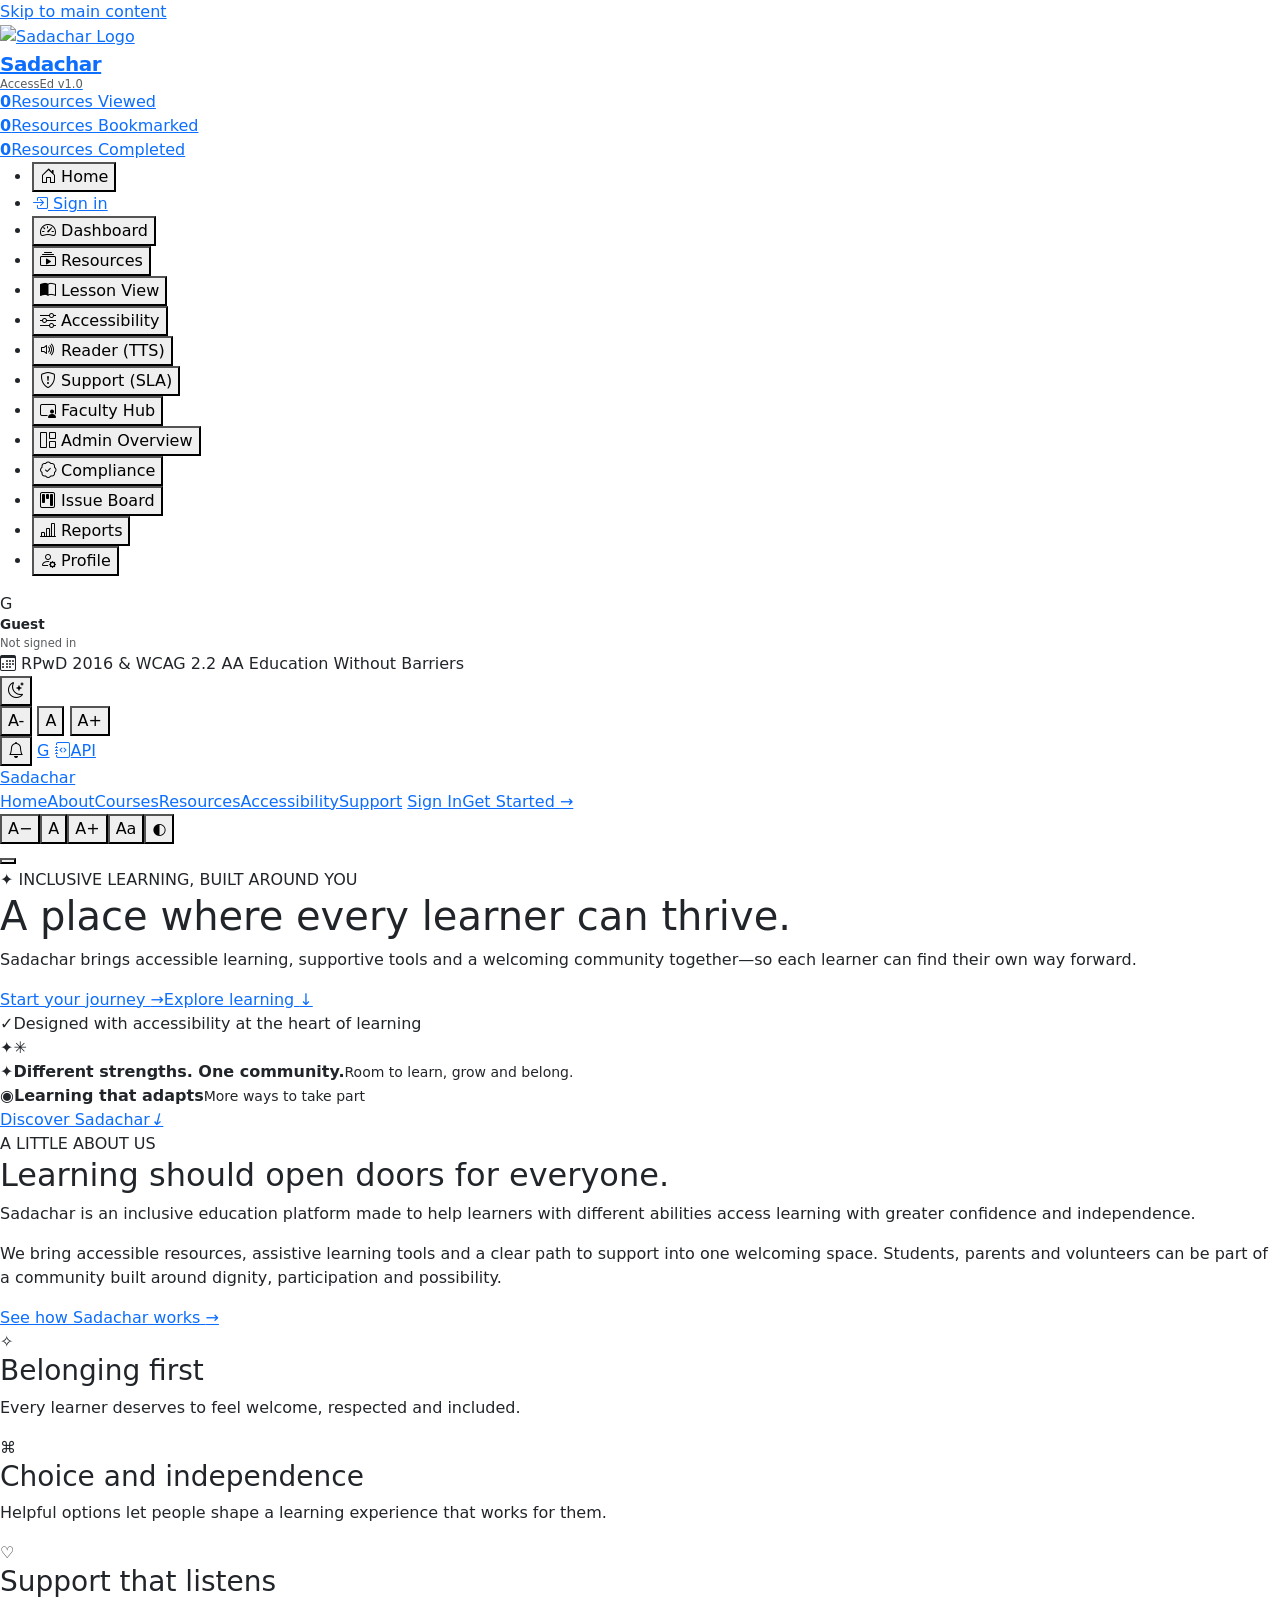
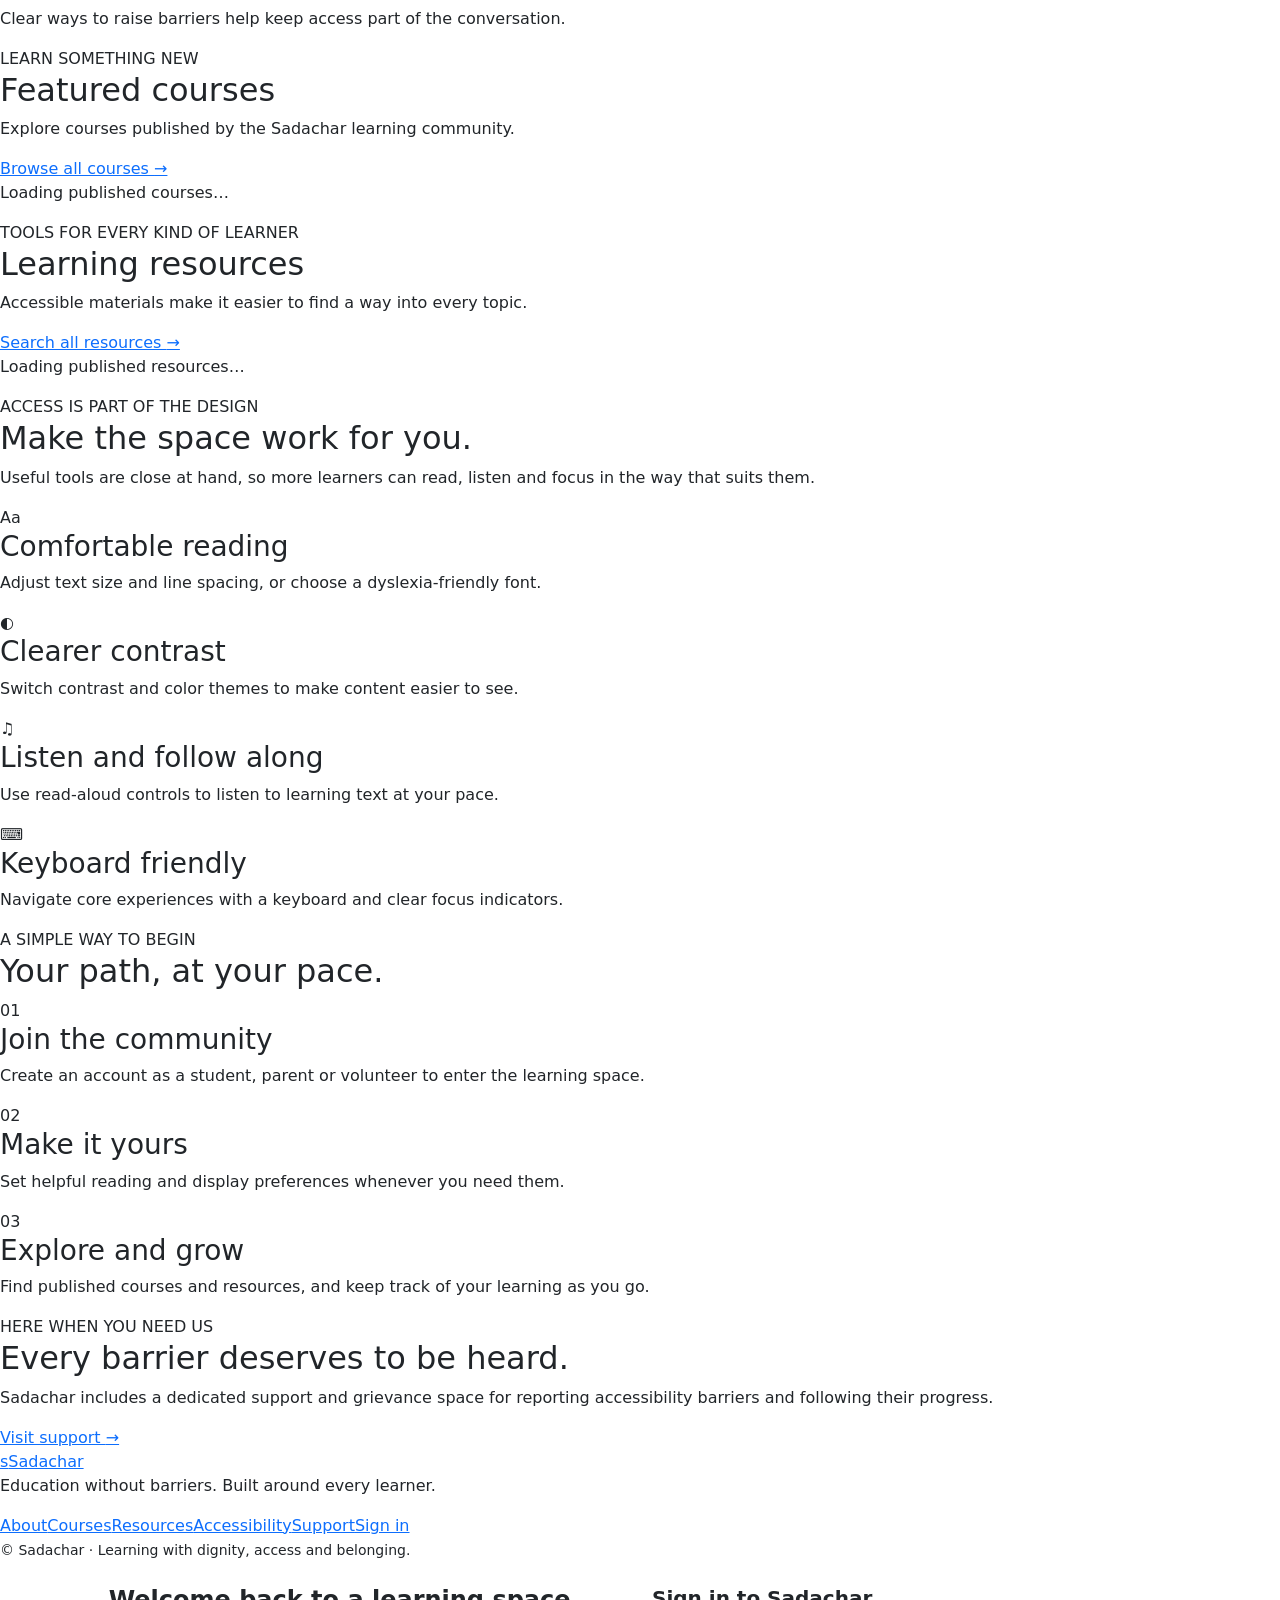
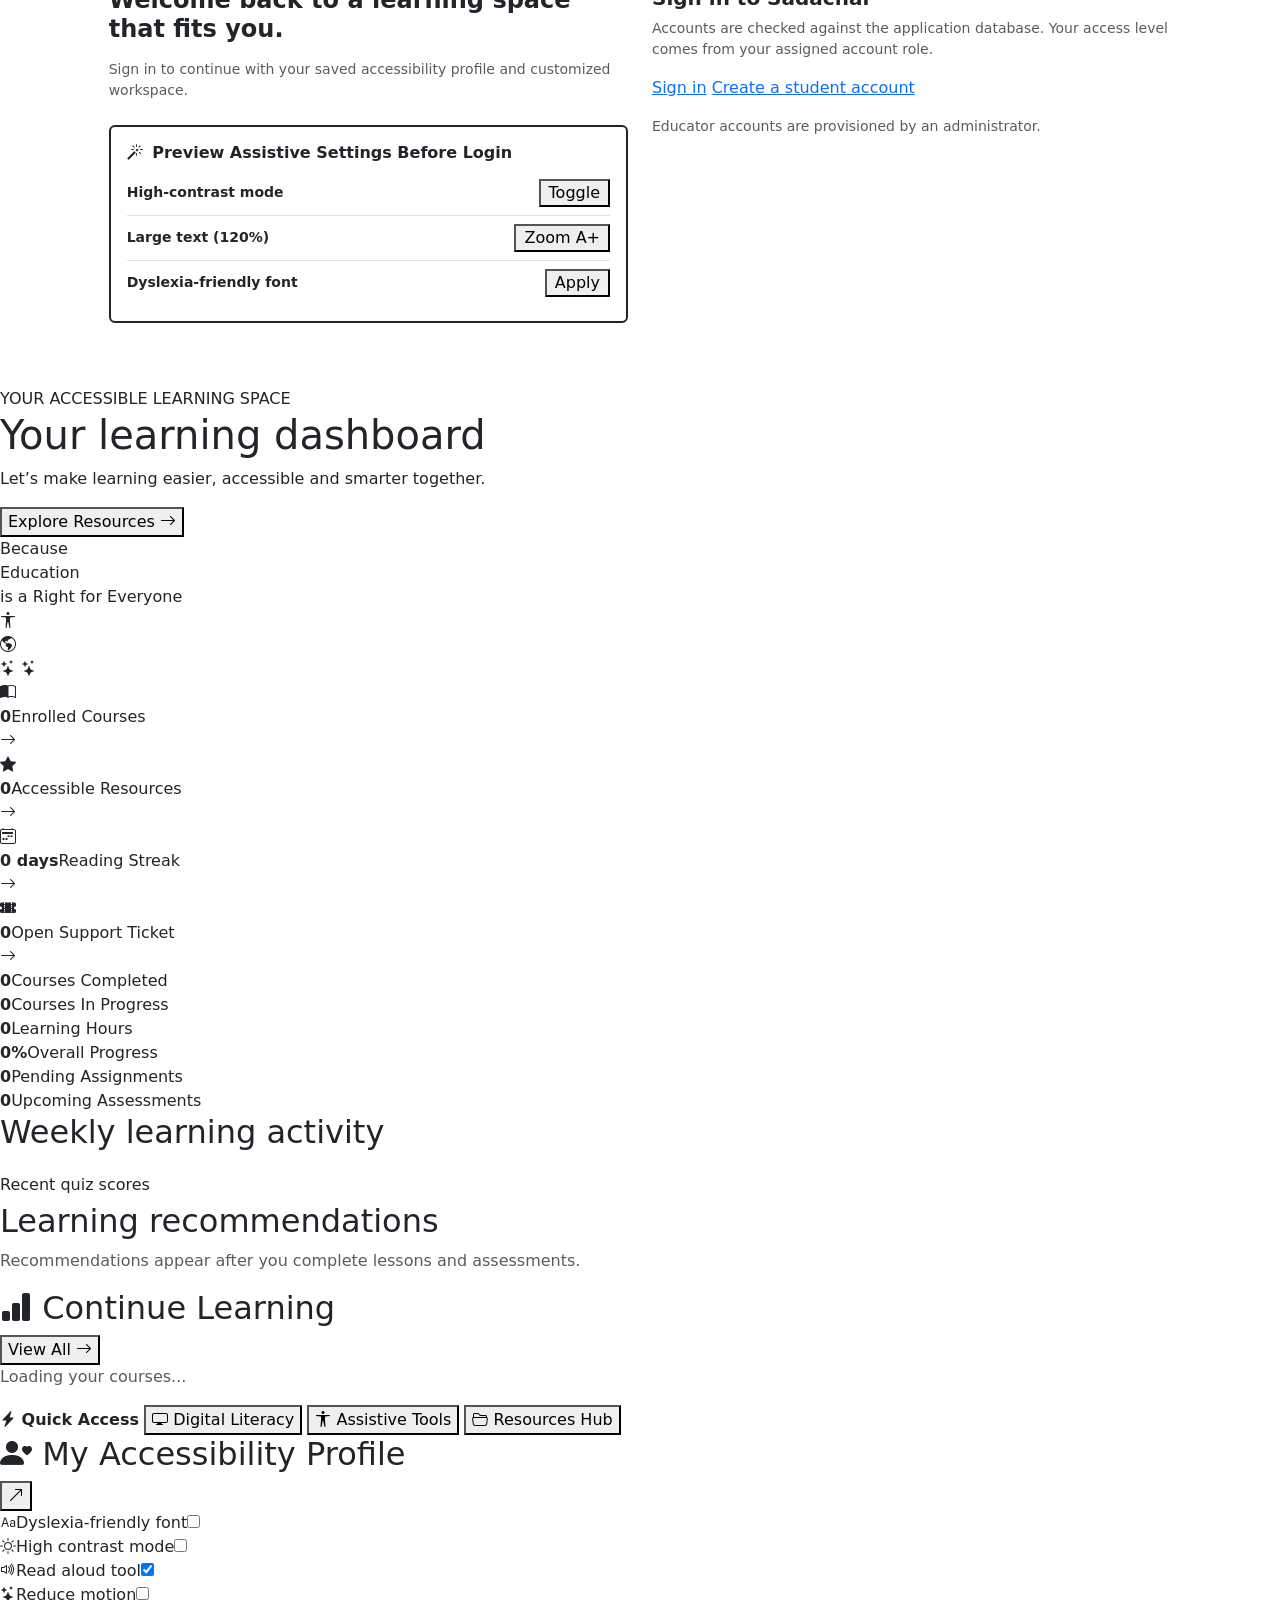
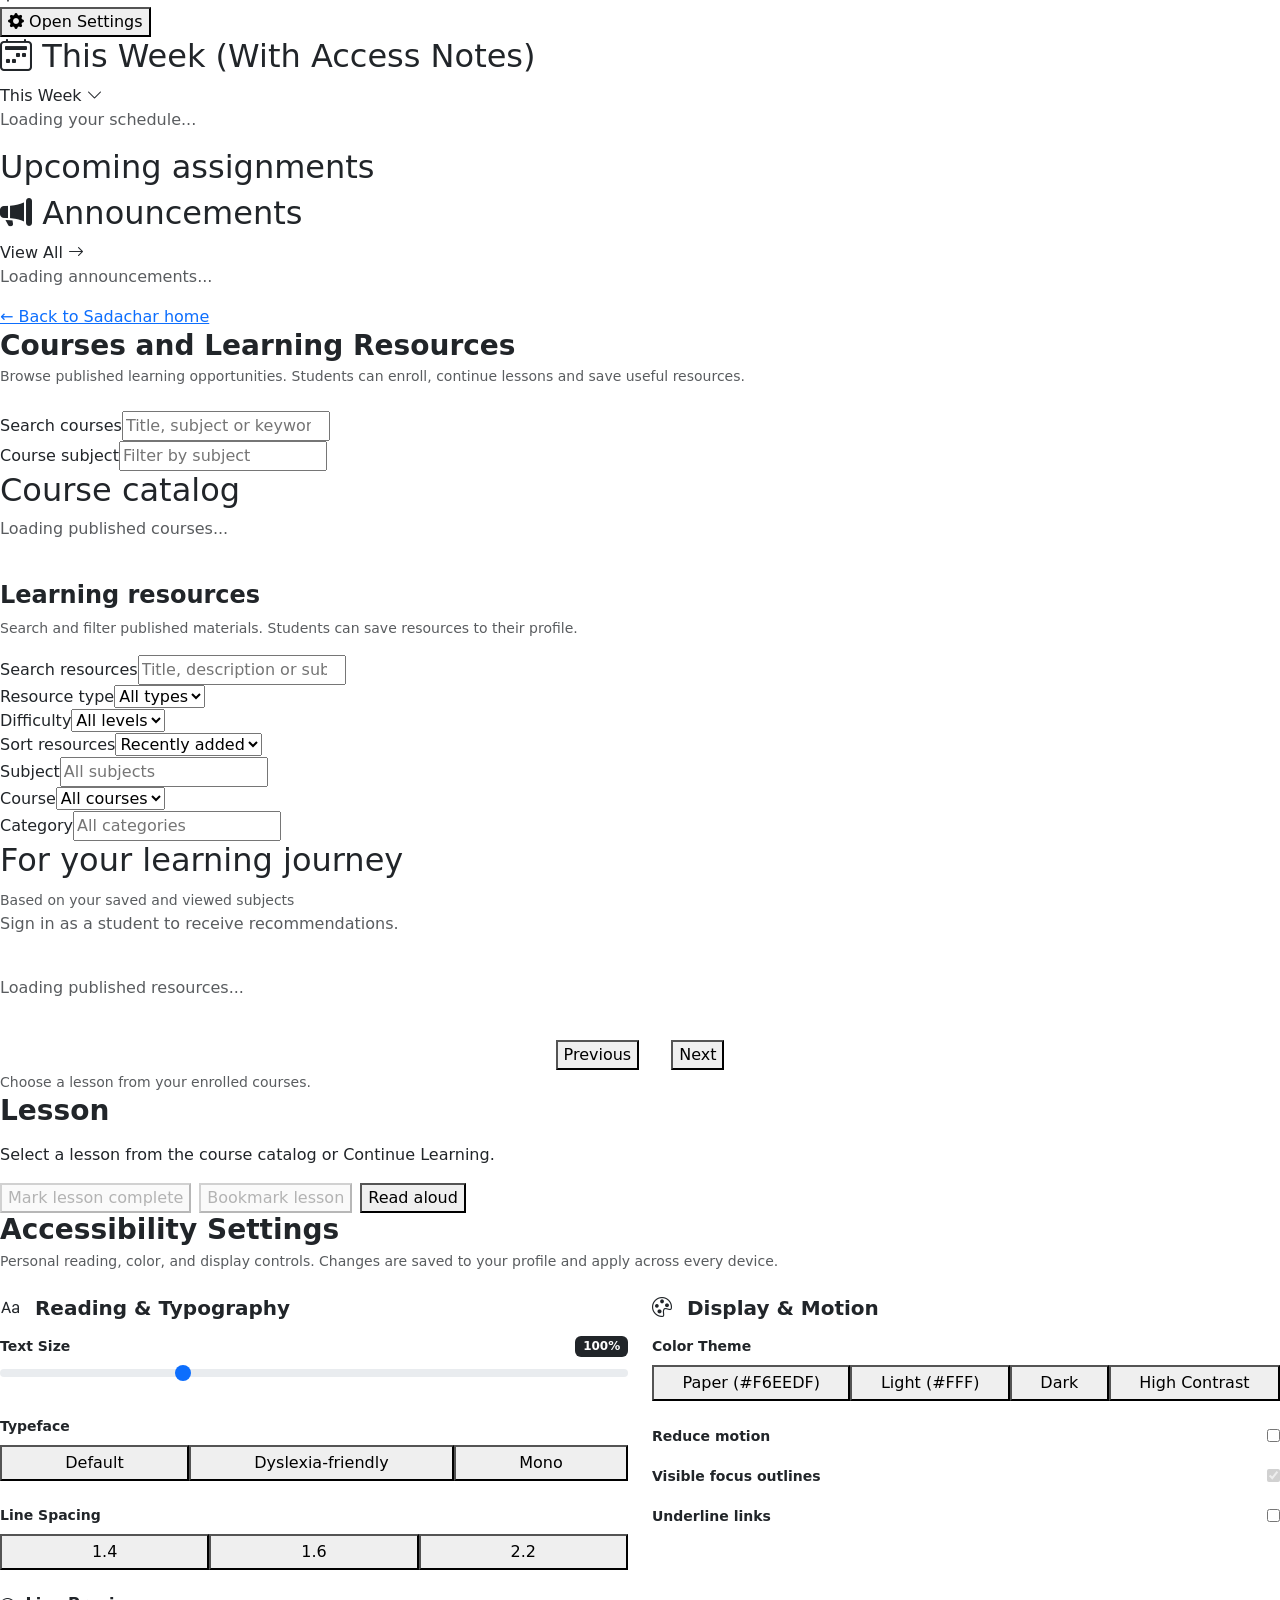
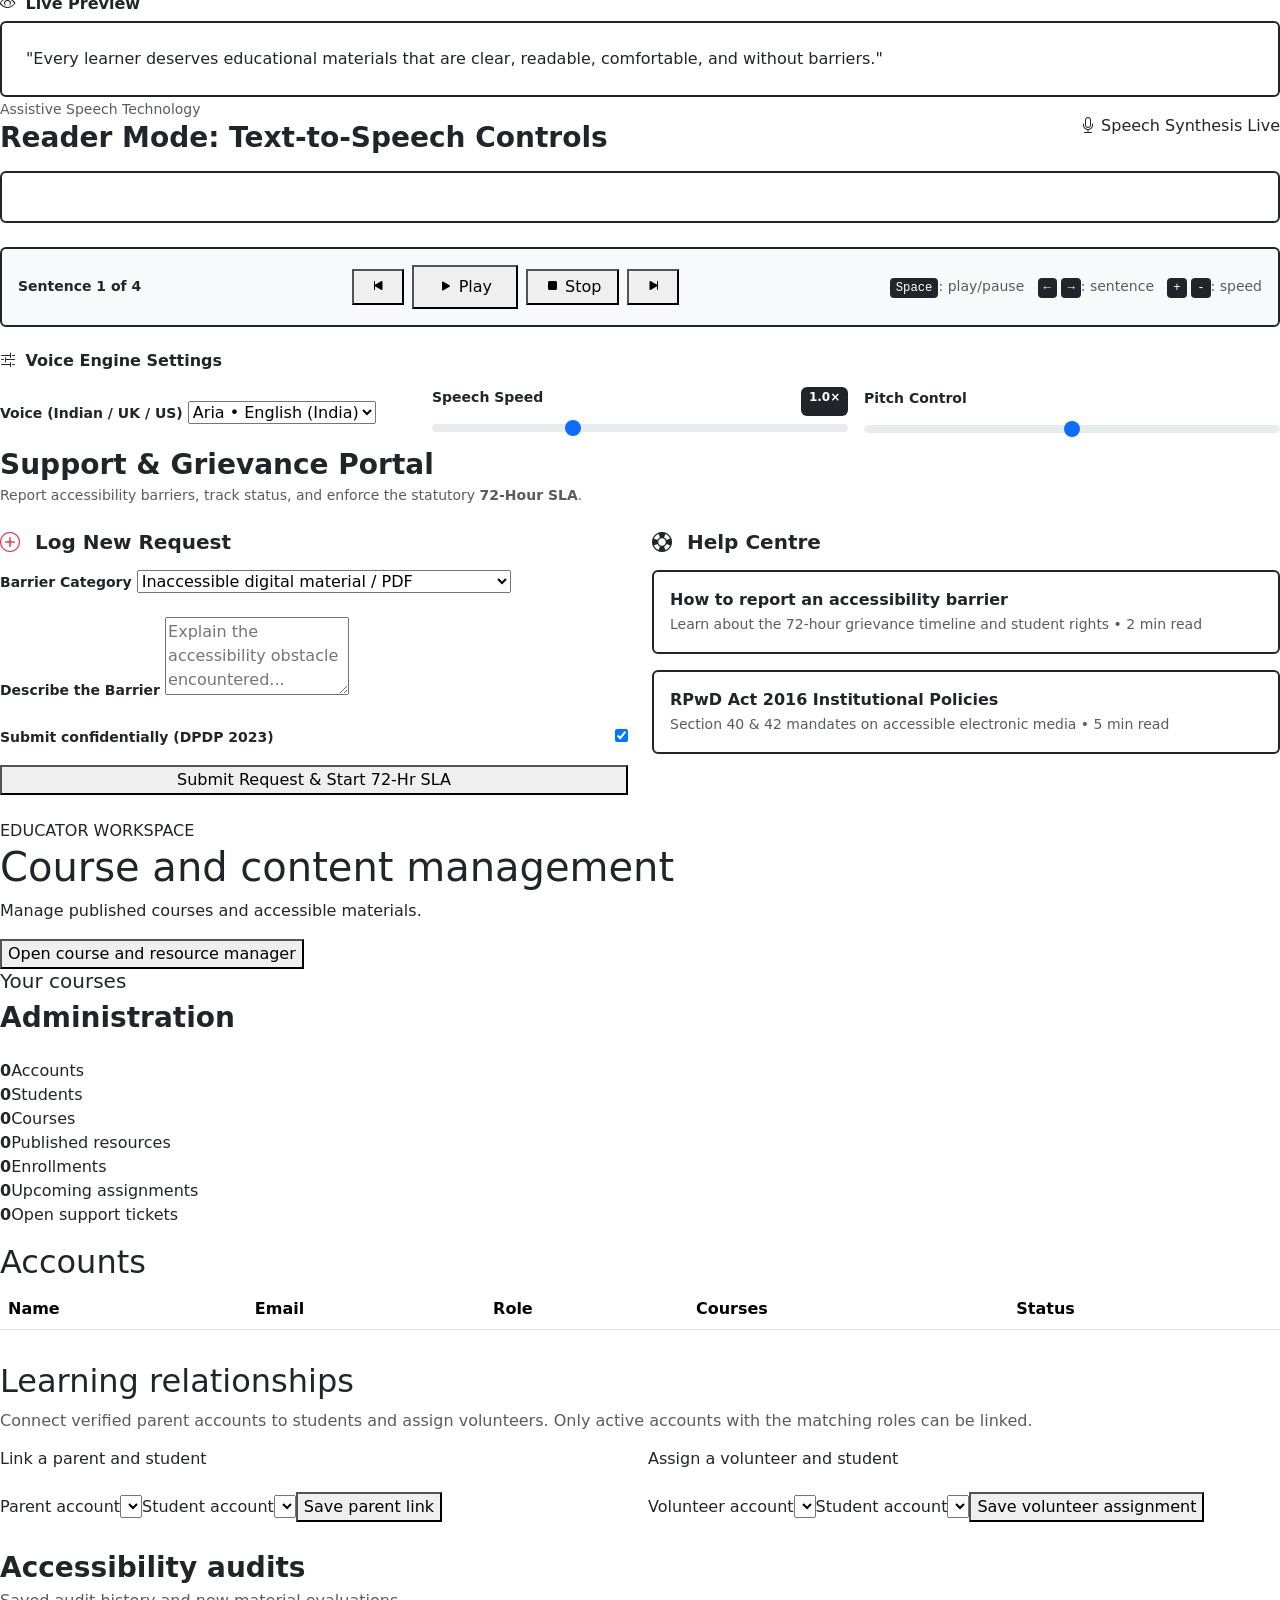
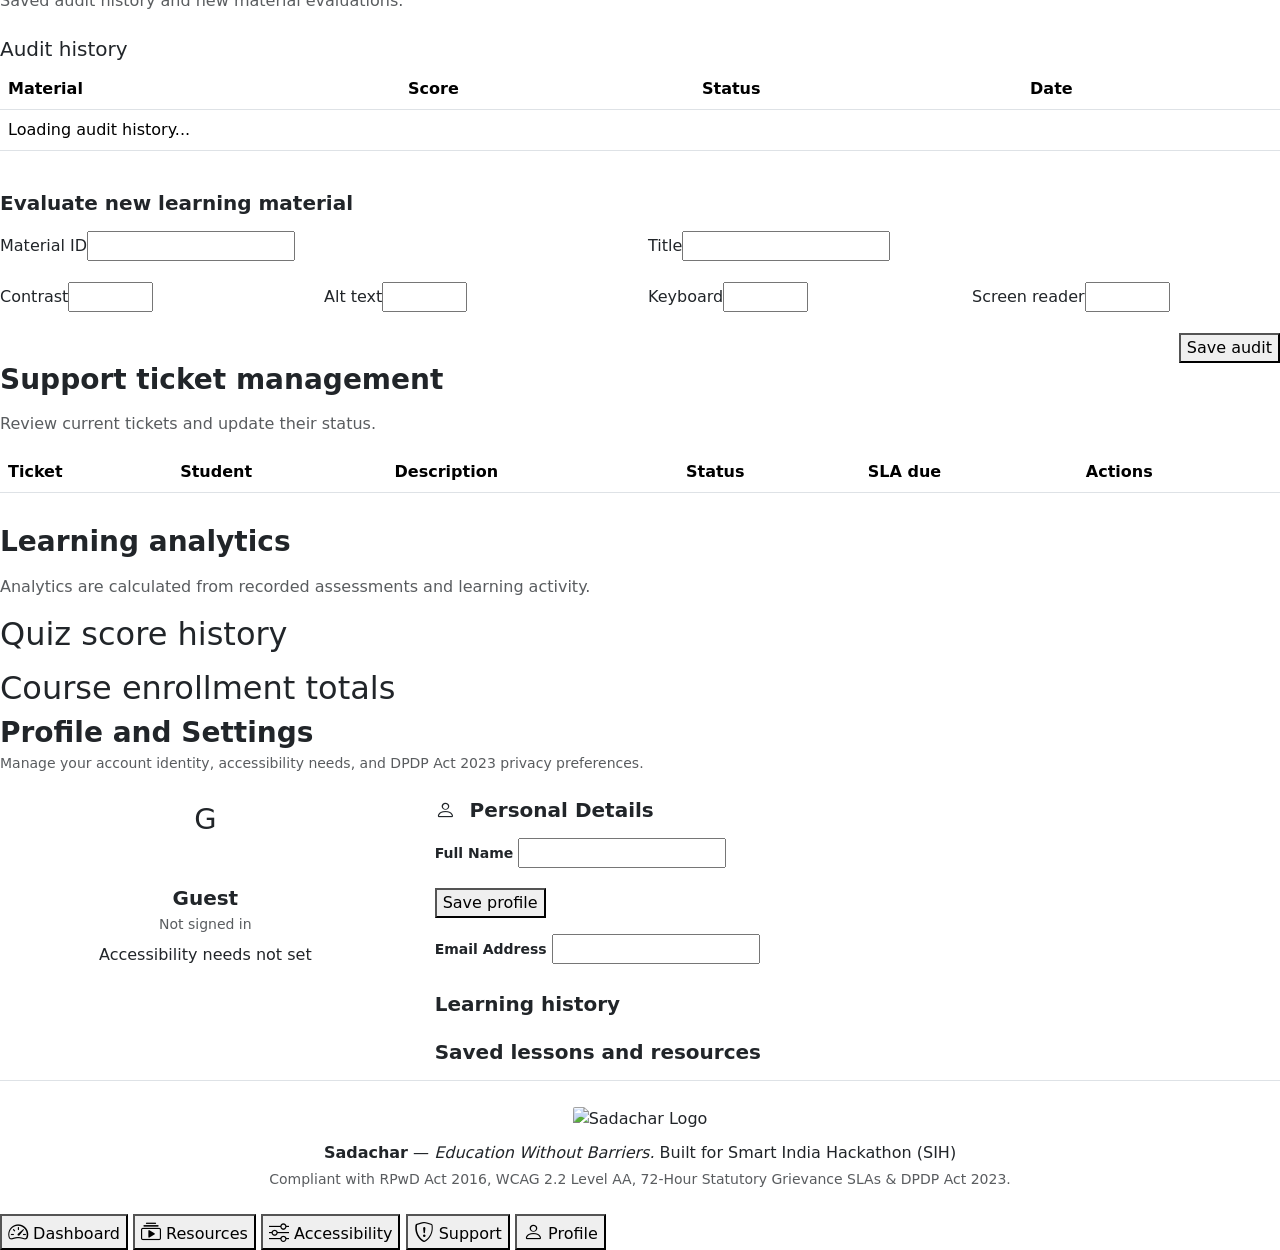
==== commit ed90520c: "Add accessible learning resource library" ====
--- a/src/Sadachar.Web/wwwroot/index.html
+++ b/src/Sadachar.Web/wwwroot/index.html
@@ -12,8 +12,9 @@
 
     <!-- AccessEd / Sadachar Design Tokens & Styles -->
     <link rel="stylesheet" href="/css/accessed.css?v=dashboard-redesign-1">
+    <link rel="stylesheet" href="/css/home.css?v=learning-catalog-1">
 </head>
-<body data-role="public">
+<body class="public-landing" data-role="public">
 
     <!-- Screen Reader Announcer -->
     <div id="screen-announcer" class="visually-hidden" aria-live="polite"></div>
@@ -36,6 +37,12 @@
                         <div class="fw-bold fs-5 brand-title" style="letter-spacing: -0.5px;">Sadachar</div>
                         <small class="text-muted d-block" style="font-size: 0.72rem; line-height: 1;">AccessEd v1.0</small>
                     </div>
+
+                    <div class="dashboard-metrics" aria-label="Resource activity">
+                        <article class="metric-card metric-blue"><div><strong id="stat-viewed-resources">0</strong><span>Resources Viewed</span></div></article>
+                        <article class="metric-card metric-green"><div><strong id="stat-bookmarked-resources">0</strong><span>Resources Bookmarked</span></div></article>
+                        <article class="metric-card metric-orange"><div><strong id="stat-completed-resources">0</strong><span>Resources Completed</span></div></article>
+                    </div>
                 </a>
 
                 <!-- Nav Items (Filtered by Role via data-roles) -->
@@ -132,94 +139,36 @@
                 <!-- ==============================================================
                      SCREEN 1: LANDING PAGE (Public / Overview)
                      ============================================================== -->
-                <section id="screen-landing" class="screen-view active" aria-labelledby="screen1-heading">
-                    <div class="row align-items-center g-4 my-3">
-                        <div class="col-lg-7">
-                            <span class="status-chip forest mb-3">
-                                <i class="bi bi-award-fill"></i> Built around WCAG 2.2 AA Principles
-                            </span>
-                            <h1 id="screen1-heading" class="display-5 fw-bold mb-3" style="color: var(--ink);">
-                                Education that adapts to <span style="color: var(--terracotta);">every learner.</span>
-                            </h1>
-                            <p class="lead mb-4" style="color: var(--muted); font-size: 1.15rem;">
-                                <strong>Sadachar</strong> brings accessible learning resources, real-time assistive speech tools, and transparent statutory governance together in one unified platform for specially-abled students and institutions.
-                            </p>
-                            <div class="d-flex flex-wrap gap-3 mb-4">
-                                <a class="btn-accessed-primary" href="/Account/Login">
-                                    Start Learning <i class="bi bi-arrow-right"></i>
-                                </a>
-                                <button class="btn-accessed-secondary" onclick="navigateToScreen('screen-course-details')">
-                                    <i class="bi bi-play-circle"></i> Watch Overview
-                                </button>
-                            </div>
-
-                            <!-- Stat Counters -->
-                            <div class="row g-3 pt-2">
-                                <div class="col-4">
-                                    <div class="p-3 bg-white rounded border border-2 border-dark text-center" style="box-shadow: 2px 2px 0 var(--ink);">
-                                        <div class="display-6 fw-bold" style="color: var(--terracotta);">Accessible</div>
-                                        <small class="fw-semibold text-muted">Needs Supported</small>
-                                    </div>
-                                </div>
-                                <div class="col-4">
-                                    <div class="p-3 bg-white rounded border border-2 border-dark text-center" style="box-shadow: 2px 2px 0 var(--ink);">
-                                        <div class="display-6 fw-bold" style="color: var(--forest);">Inclusive</div>
-                                        <small class="fw-semibold text-muted">Learning Workspaces</small>
-                                    </div>
-                                </div>
-                                <div class="col-4">
-                                    <div class="p-3 bg-white rounded border border-2 border-dark text-center" style="box-shadow: 2px 2px 0 var(--ink);">
-                                        <div class="display-6 fw-bold" style="color: var(--plum);">72h</div>
-                                        <small class="fw-semibold text-muted">Grievance SLA</small>
-                                    </div>
-                                </div>
-                            </div>
-                        </div>
-
-                        <!-- Live Feature Preview Card -->
-                        <div class="col-lg-5">
-                            <div class="accessed-card" style="background: #FFF;">
-                                <div class="d-flex justify-content-between align-items-center mb-3">
-                                    <span class="status-chip audio-badge"><i class="bi bi-soundwave"></i> Listening mode</span>
-                                    <span class="status-chip ready"><i class="bi bi-badge-cc"></i> Captions on</span>
-                                </div>
-                                <h3 class="h5 fw-bold mb-2">Find your next lesson</h3>
-                                <p class="small text-muted mb-3" style="line-height: 1.6;">
-                                    Browse published courses and accessible learning resources. Your enrolled courses and lesson progress appear on your dashboard.
-                                </p>
-                                <button class="btn-accessed-primary" onclick="navigateToScreen('screen-library')"><i class="bi bi-collection me-2"></i>Browse courses and resources</button>
-                                <div class="text-end">
-                                    <small class="badge bg-light text-dark border">Speed 1.0×</small>
-                                </div>
-                            </div>
-                        </div>
-                    </div>
-
-                    <!-- 3 Feature Pillars -->
-                    <div class="row g-4 mt-2">
-                        <div class="col-md-4">
-                            <div class="accessed-card h-100">
-                                <div class="fs-2 text-warning mb-2"><i class="bi bi-eye"></i></div>
-                                <h3 class="h5 fw-bold">Adaptive Reading</h3>
-                                <p class="text-muted small mb-0">Font size, spacing, high-contrast, and dyslexia-friendly typography (Lexend) that remembers each student's profile.</p>
-                            </div>
-                        </div>
-                        <div class="col-md-4">
-                            <div class="accessed-card h-100">
-                                <div class="fs-2 text-danger mb-2"><i class="bi bi-megaphone"></i></div>
-                                <h3 class="h5 fw-bold">Listen & Caption</h3>
-                                <p class="text-muted small mb-0">Synchronized sentence-by-sentence text-to-speech with audio speed control and captioned lecture archives.</p>
-                            </div>
-                        </div>
-                        <div class="col-md-4">
-                            <div class="accessed-card h-100">
-                                <div class="fs-2 text-success mb-2"><i class="bi bi-shield-check"></i></div>
-                                <h3 class="h5 fw-bold">Governed Support</h3>
-                                <p class="text-muted small mb-0">Autonomous 72-Hour SLA grievance resolution with automatic ombudsman escalation and DPDP Act 2023 privacy protection.</p>
-                            </div>
-                        </div>
-                    </div>
+                <section id="screen-landing" class="screen-view active public-home" aria-labelledby="screen1-heading">
+                    <header class="home-header">
+                        <a class="home-brand" href="/" aria-label="Sadachar home"><img src="/images/logo.jpg" alt=""><span>Sadachar</span></a>
+                        <nav class="home-nav" id="home-nav" aria-label="Main navigation">
+                            <a href="/" aria-current="page">Home</a><a href="#home-about">About</a><a href="#home-courses">Courses</a><a href="#home-resources">Resources</a><a href="#home-accessibility">Accessibility</a><a href="#home-support">Support</a>
+                            <a href="/Account/Login" data-auth-nav="guest">Sign In</a><a class="home-nav-cta" href="/Account/Register" data-auth-nav="guest">Get Started <span aria-hidden="true">→</span></a>
+                            <a href="#dashboard" data-auth-nav="authenticated" data-nav-screen="dashboard" hidden>My Dashboard</a><a href="#learning" data-auth-nav="authenticated" data-nav-screen="learning" hidden>My Learning</a><a href="#notifications" data-auth-nav="authenticated" data-nav-screen="notifications" hidden>Notifications</a><a href="/Account/Profile" data-auth-nav="authenticated" hidden>Profile</a>
+                            <form id="home-logout-form" class="home-nav-logout-form" action="/Account/Logout" method="post" data-auth-nav="authenticated" hidden><input id="home-logout-token" type="hidden" name="__RequestVerificationToken" value=""><button class="home-nav-logout" type="submit">Log out</button></form>
+                        </nav>
+                        <div class="home-access-tools" role="group" aria-label="Quick accessibility controls"><button type="button" data-home-access-proxy="quick-font-decrease" aria-label="Decrease text size" title="Decrease text size">A−</button><button type="button" data-home-access-proxy="quick-font-reset" aria-label="Reset text size" title="Reset text size">A</button><button type="button" data-home-access-proxy="quick-font-increase" aria-label="Increase text size" title="Increase text size">A+</button><button type="button" data-home-font-toggle aria-pressed="false" aria-label="Toggle dyslexia-friendly font" title="Toggle dyslexia-friendly font">Aa</button><button type="button" data-home-access-proxy="quick-contrast-btn" aria-label="Switch color theme" title="Switch color theme">◐</button></div>
+                        <div class="home-nav-actions"><button class="home-menu-toggle" type="button" aria-expanded="false" aria-controls="home-nav" aria-label="Open navigation"><span></span><span></span><span></span></button></div>
+                    </header>
+                    <section class="home-personalized" id="home-personalized" aria-labelledby="home-personalized-title" hidden>
+                        <div class="home-personal-header"><div><span class="home-section-kicker">YOUR SADACHAR SPACE</span><h2 id="home-personalized-title">Welcome back, <span id="home-personal-name"></span></h2><p><span id="home-personal-role"></span><span aria-hidden="true"> · </span>Your learning at a glance.</p></div><a class="home-profile-link" href="/Account/Profile">View profile <span aria-hidden="true">→</span></a></div>
+                        <div class="home-personal-grid"><div class="home-personal-main"><section aria-labelledby="home-quick-actions-title"><div class="home-personal-subhead"><h3 id="home-quick-actions-title">Quick actions</h3></div><div class="home-quick-actions" id="home-quick-actions"></div></section><section class="home-personal-recommendations" aria-labelledby="home-recommendations-title"><div class="home-personal-subhead"><div><h3 id="home-recommendations-title">Recommended courses</h3><p id="home-recommendations-note">Based on published courses and your learning activity.</p></div><a href="#courses" data-home-destination="courses">Explore all <span aria-hidden="true">→</span></a></div><div class="home-personal-course-list" id="home-personal-course-list" aria-live="polite"><p class="home-personal-loading">Loading your learning information…</p></div></section></div><aside class="home-personal-stats" aria-labelledby="home-learning-summary-title"><h3 id="home-learning-summary-title">Your learning</h3><div id="home-personal-stats" aria-live="polite"><p class="home-personal-loading">Loading your learning information…</p></div></aside></div>
+                    </section>
+                    <div class="home-hero" id="home-top">
+                        <div class="home-hero-copy"><span class="home-eyebrow"><span aria-hidden="true">✦</span> INCLUSIVE LEARNING, BUILT AROUND YOU</span><h1 id="screen1-heading">A place where <span>every learner</span> can thrive.</h1><p>Sadachar brings accessible learning, supportive tools and a welcoming community together—so each learner can find their own way forward.</p><div class="home-hero-actions"><a class="home-primary-button" id="home-hero-cta" href="/Account/Register">Start your journey <span aria-hidden="true">→</span></a><a class="home-secondary-button" href="#home-courses">Explore learning <span aria-hidden="true">↓</span></a></div><div class="home-trust-note"><span class="home-trust-icon" aria-hidden="true">✓</span><span>Designed with accessibility at the heart of learning</span></div></div>
+                        <div class="home-hero-art" aria-label="Illustration of an inclusive learning community"><div class="home-art-orbit home-art-orbit-one"></div><div class="home-art-orbit home-art-orbit-two"></div><span class="home-art-spark home-spark-one" aria-hidden="true">✦</span><span class="home-art-spark home-spark-two" aria-hidden="true">✳</span><div class="home-art-card"><div class="home-art-scene" role="img" aria-label="Three students learn together around an open book; one uses a wheelchair."><div class="home-art-sun"></div><div class="home-character character-one"><span class="character-head"></span><span class="character-body"></span></div><div class="home-character character-two"><span class="character-head"></span><span class="character-body"></span></div><div class="home-character character-three"><span class="character-head"></span><span class="character-body"></span><span class="wheelchair-wheel"></span></div><div class="home-open-book"><span></span><span></span></div></div><div class="home-art-caption"><span class="home-art-caption-icon" aria-hidden="true">✦</span><span><strong>Different strengths. One community.</strong><small>Room to learn, grow and belong.</small></span></div></div><div class="home-floating-note"><span aria-hidden="true">◉</span><span><strong>Learning that adapts</strong><small>More ways to take part</small></span></div></div>
+                        <a class="home-scroll-cue" href="#home-about"><span>Discover Sadachar</span><i aria-hidden="true">↓</i></a>
+                    </div>
+                    <section class="home-section home-about" id="home-about" aria-labelledby="home-about-title"><div class="home-section-heading"><span class="home-section-kicker">A LITTLE ABOUT US</span><h2 id="home-about-title">Learning should open doors for everyone.</h2></div><div class="home-about-grid"><p class="home-about-lead">Sadachar is an inclusive education platform made to help learners with different abilities access learning with greater confidence and independence.</p><div class="home-about-copy"><p>We bring accessible resources, assistive learning tools and a clear path to support into one welcoming space. Students, parents and volunteers can be part of a community built around dignity, participation and possibility.</p><a href="#home-how" class="home-inline-link">See how Sadachar works <span aria-hidden="true">→</span></a></div></div><div class="home-values"><article><span aria-hidden="true">✧</span><h3>Belonging first</h3><p>Every learner deserves to feel welcome, respected and included.</p></article><article><span aria-hidden="true">⌘</span><h3>Choice and independence</h3><p>Helpful options let people shape a learning experience that works for them.</p></article><article><span aria-hidden="true">♡</span><h3>Support that listens</h3><p>Clear ways to raise barriers help keep access part of the conversation.</p></article></div></section>
+                    <section class="home-section home-catalog" id="home-courses" aria-labelledby="home-courses-title"><div class="home-section-heading home-section-heading-row"><div><span class="home-section-kicker">LEARN SOMETHING NEW</span><h2 id="home-courses-title">Featured courses</h2><p>Explore courses published by the Sadachar learning community.</p></div><a class="home-inline-link" href="#available-courses-heading" data-open-learning-catalog>Browse all courses <span aria-hidden="true">→</span></a></div><div class="home-course-grid" id="landing-course-list" aria-live="polite"><p class="home-loading">Loading published courses…</p></div></section>
+                    <section class="home-section home-resources" id="home-resources" aria-labelledby="home-resources-title"><div class="home-section-heading home-section-heading-row"><div><span class="home-section-kicker">TOOLS FOR EVERY KIND OF LEARNER</span><h2 id="home-resources-title">Learning resources</h2><p>Accessible materials make it easier to find a way into every topic.</p></div><a class="home-inline-link" href="#resource-search" data-open-learning-catalog>Search all resources <span aria-hidden="true">→</span></a></div><div class="home-resource-grid" id="landing-resource-list" aria-live="polite"><p class="home-loading">Loading published resources…</p></div></section>
+                    <section class="home-section home-accessibility" id="home-accessibility" aria-labelledby="home-accessibility-title"><div class="home-section-heading home-section-heading-centered"><span class="home-section-kicker">ACCESS IS PART OF THE DESIGN</span><h2 id="home-accessibility-title">Make the space work for you.</h2><p>Useful tools are close at hand, so more learners can read, listen and focus in the way that suits them.</p></div><div class="home-access-grid"><article><span class="home-access-icon" aria-hidden="true">Aa</span><h3>Comfortable reading</h3><p>Adjust text size and line spacing, or choose a dyslexia-friendly font.</p></article><article><span class="home-access-icon" aria-hidden="true">◐</span><h3>Clearer contrast</h3><p>Switch contrast and color themes to make content easier to see.</p></article><article><span class="home-access-icon" aria-hidden="true">♫</span><h3>Listen and follow along</h3><p>Use read-aloud controls to listen to learning text at your pace.</p></article><article><span class="home-access-icon" aria-hidden="true">⌨</span><h3>Keyboard friendly</h3><p>Navigate core experiences with a keyboard and clear focus indicators.</p></article></div></section>
+                    <section class="home-section home-how" id="home-how" aria-labelledby="home-how-title"><div class="home-section-heading"><span class="home-section-kicker">A SIMPLE WAY TO BEGIN</span><h2 id="home-how-title">Your path, at your pace.</h2></div><div class="home-steps"><article><span class="home-step-number">01</span><div><h3>Join the community</h3><p>Create an account as a student, parent or volunteer to enter the learning space.</p></div></article><article><span class="home-step-number">02</span><div><h3>Make it yours</h3><p>Set helpful reading and display preferences whenever you need them.</p></div></article><article><span class="home-step-number">03</span><div><h3>Explore and grow</h3><p>Find published courses and resources, and keep track of your learning as you go.</p></div></article></div></section>
+                    <section class="home-support" id="home-support" aria-labelledby="home-support-title"><div><span class="home-section-kicker">HERE WHEN YOU NEED US</span><h2 id="home-support-title">Every barrier deserves to be heard.</h2><p>Sadachar includes a dedicated support and grievance space for reporting accessibility barriers and following their progress.</p></div><a class="home-support-button" id="home-support-cta" href="/Account/Login?returnUrl=%2F%23support">Visit support <span aria-hidden="true">→</span></a></section>
+                    <footer class="home-footer"><a class="home-footer-brand" href="#home-top"><span class="home-footer-mark" aria-hidden="true">s</span>Sadachar</a><p>Education without barriers. Built around every learner.</p><nav aria-label="Footer navigation"><a href="#home-about">About</a><a href="#home-courses">Courses</a><a href="#home-resources">Resources</a><a href="#home-accessibility">Accessibility</a><a href="#home-support">Support</a><a href="/Account/Login">Sign in</a></nav><small>© <span id="home-year"></span> Sadachar · Learning with dignity, access and belonging.</small></footer>
                 </section>
+
 
                 <!-- ==============================================================
                      SCREEN 2: LOGIN & REGISTER
@@ -366,16 +315,18 @@
                      SCREEN 4: ACCESSIBLE LEARNING RESOURCES
                      ============================================================== -->
                 <section id="screen-resources" class="screen-view" aria-labelledby="screen4-heading">
-  <div class="mb-4"><h1 id="screen4-heading" class="h3 fw-bold mb-1">Accessible Learning Resources</h1><p class="text-muted small">Search published learning materials and browse the course catalog.</p></div>
-  <div class="row g-3 mb-3"><div class="col-md-6"><label class="visually-hidden" for="resource-search">Search resources</label><input type="search" id="resource-search" class="accessed-input" placeholder="Search resources"></div><div class="col-md-3"><label class="visually-hidden" for="resource-type">Resource type</label><select id="resource-type" class="accessed-select"><option value="">All types</option><option>PDF notes</option><option>E-book</option><option>Video lecture</option><option>Audio lesson</option><option>Recorded lecture</option><option>Interactive quiz</option><option>Practice exercise</option><option>Assignment</option><option>Study guide</option><option>Sign-language video</option><option>Large print</option><option>Dyslexia-friendly</option></select></div><div class="col-md-3"><label class="visually-hidden" for="resource-sort">Sort resources</label><select id="resource-sort" class="accessed-select"><option value="recent">Recently added</option><option value="title">Title</option></select></div></div>
-  <div class="row g-3 mb-3"><div class="col-md-6"><label class="visually-hidden" for="resource-subject">Filter by subject</label><input id="resource-subject" class="accessed-input" placeholder="Filter by subject"></div><div class="col-md-3"><label class="visually-hidden" for="resource-course">Filter by course</label><select id="resource-course" class="accessed-select"><option value="">All courses</option></select></div><div class="col-md-3"><label class="visually-hidden" for="resource-category">Filter by category</label><input id="resource-category" class="accessed-input" placeholder="Filter by category"></div></div>
-  <div id="resource-list" class="row g-4" aria-live="polite"><p class="text-muted">Sign in to browse resources.</p></div>
-  <nav class="d-flex justify-content-center gap-3 mt-4" aria-label="Resource pages"><button class="btn-accessed-secondary" id="resources-previous">Previous</button><span id="resource-page-label" class="align-self-center"></span><button class="btn-accessed-secondary" id="resources-next">Next</button></nav>
-  <section class="dashboard-panel mt-4" aria-labelledby="available-courses-heading"><div class="panel-heading"><h2 id="available-courses-heading">Course catalog</h2></div><div id="available-courses-list" class="row g-3"></div></section>
-  <section class="dashboard-panel mt-4" id="quiz-panel" hidden aria-labelledby="quiz-heading"><h2 id="quiz-heading" class="h5">Quiz</h2><form id="quiz-form"></form><div id="quiz-feedback" role="status"></div></section>
+    <a class="learning-home-link" href="#home-top" data-return-home>← Back to Sadachar home</a><div class="mb-4"><h1 id="screen4-heading" class="h3 fw-bold mb-1">Courses and Learning Resources</h1><p class="text-muted small">Browse published learning opportunities. Students can enroll, continue lessons and save useful resources.</p></div>
+  <div class="learning-catalog-controls" aria-label="Course catalog filters"><div><label for="course-search">Search courses</label><input type="search" id="course-search" class="accessed-input" placeholder="Title, subject or keyword"></div><div><label for="course-subject">Course subject</label><input type="search" id="course-subject" class="accessed-input" placeholder="Filter by subject"></div><div id="course-enrollment-filter-wrap" hidden><label for="course-enrollment">Enrollment</label><select id="course-enrollment" class="accessed-select"><option value="">All courses</option><option value="enrolled">My enrolled courses</option><option value="available">Available to enroll</option></select></div></div>
+  <section class="dashboard-panel mb-4" aria-labelledby="available-courses-heading"><div class="panel-heading"><h2 id="available-courses-heading">Course catalog</h2><span id="course-results-count" class="text-muted small" aria-live="polite"></span></div><div id="available-courses-list" class="row g-3" aria-live="polite"><p class="text-muted">Loading published courses...</p></div></section>
+  <div class="mb-3"><h2 class="h4 fw-bold">Learning resources</h2><p class="text-muted small">Search and filter published materials. Students can save resources to their profile.</p></div>
+  <div class="learning-catalog-controls resource-catalog-controls" aria-label="Learning resource filters"><div><label for="resource-search">Search resources</label><input type="search" id="resource-search" class="accessed-input" placeholder="Title, description or subject"></div><div><label for="resource-type">Resource type</label><select id="resource-type" class="accessed-select"><option value="">All types</option></select></div><div><label for="resource-difficulty">Difficulty</label><select id="resource-difficulty" class="accessed-select"><option value="">All levels</option></select></div><div><label for="resource-sort">Sort resources</label><select id="resource-sort" class="accessed-select"><option value="recent">Recently added</option><option value="title">Title</option></select></div><div><label for="resource-subject">Subject</label><input id="resource-subject" class="accessed-input" list="resource-subject-options" placeholder="All subjects"><datalist id="resource-subject-options"></datalist></div><div><label for="resource-course">Course</label><select id="resource-course" class="accessed-select"><option value="">All courses</option></select></div><div><label for="resource-category">Category</label><input id="resource-category" class="accessed-input" list="resource-category-options" placeholder="All categories"><datalist id="resource-category-options"></datalist></div></div>
+  <section class="dashboard-panel mb-4" aria-labelledby="resource-discovery-heading"><div class="panel-heading"><h2 id="resource-discovery-heading">For your learning journey</h2><span class="text-muted small">Based on your saved and viewed subjects</span></div><div id="resource-recommendations" class="row g-3"><p class="text-muted">Sign in as a student to receive recommendations.</p></div></section>
+  <div id="resource-list" class="row g-4" aria-live="polite"><p class="text-muted">Loading published resources...</p></div>
+  <nav class="d-flex justify-content-center gap-3 mt-4" aria-label="Resource pages"><button class="btn-accessed-secondary" id="resources-previous">Previous</button><span id="resource-page-label" class="align-self-center"></span><button class="btn-accessed-secondary" id="resources-next">Next</button></nav>  <section class="dashboard-panel mt-4" id="quiz-panel" hidden aria-labelledby="quiz-heading"><h2 id="quiz-heading" class="h5">Quiz</h2><form id="quiz-form"></form><div id="quiz-feedback" role="status"></div></section>
   <section class="dashboard-panel mt-4" id="admin-content-panel" hidden aria-labelledby="admin-content-heading"><div class="panel-heading"><h2 id="admin-content-heading">Publish course or resource</h2></div>
     <form id="admin-course-form" class="mb-4"><h3 class="h6">Create course</h3><div class="row g-2"><div class="col-md-3"><label class="visually-hidden" for="new-course-title">Course title</label><input id="new-course-title" class="accessed-input" placeholder="Course title" required></div><div class="col-md-3"><label class="visually-hidden" for="new-course-subject">Subject</label><input id="new-course-subject" class="accessed-input" placeholder="Subject" required></div><div class="col-md-4"><label class="visually-hidden" for="new-course-description">Description</label><input id="new-course-description" class="accessed-input" placeholder="Description"></div><div class="col-md-2"><button class="btn-accessed-primary w-100">Create course</button></div></div></form>
-    <form id="admin-resource-form"><h3 class="h6">Add resource</h3><div class="row g-2"><div class="col-md-3"><label class="visually-hidden" for="new-resource-title">Resource title</label><input id="new-resource-title" class="accessed-input" placeholder="Title" required></div><div class="col-md-2"><label class="visually-hidden" for="new-resource-type">Resource type</label><select id="new-resource-type" class="accessed-select"><option>PDF notes</option><option>E-book</option><option>Video lecture</option><option>Audio lesson</option><option>Recorded lecture</option><option>Study guide</option><option>Sign-language video</option><option>Large print</option><option>Dyslexia-friendly</option></select></div><div class="col-md-2"><label class="visually-hidden" for="new-resource-subject">Subject</label><input id="new-resource-subject" class="accessed-input" placeholder="Subject"></div><div class="col-md-3"><label class="visually-hidden" for="new-resource-file">Upload learning file</label><input id="new-resource-file" class="accessed-input" type="file" accept=".pdf,.epub,.mp3,.mp4,.txt,.docx,.vtt,.srt"></div><div class="col-md-2"><button class="btn-accessed-primary w-100">Publish resource</button></div></div></form>
+    <form id="admin-resource-form"><h3 class="h6">Add resource</h3><div class="row g-2"><div class="col-md-3"><label class="visually-hidden" for="new-resource-title">Resource title</label><input id="new-resource-title" class="accessed-input" placeholder="Title" required></div><div class="col-md-2"><label class="visually-hidden" for="new-resource-type">Resource type</label><select id="new-resource-type" class="accessed-select"><option>PDF study material</option><option>Worksheet</option><option>Quiz</option><option>Video tutorial</option><option>Audio lesson</option><option>External website</option><option>Interactive exercise</option></select></div><div class="col-md-2"><label class="visually-hidden" for="new-resource-subject">Subject</label><input id="new-resource-subject" class="accessed-input" placeholder="Subject"></div><div class="col-md-3"><label class="visually-hidden" for="new-resource-file">Upload learning file</label><input id="new-resource-file" class="accessed-input" type="file" accept=".pdf,.mp3,.wav,.mp4,.webm,.docx,.xlsx"></div><div class="col-md-2"><button class="btn-accessed-primary w-100">Publish resource</button></div></div></form>
+    <form id="admin-category-form" class="mt-3"><h3 class="h6">Manage resource category</h3><div class="row g-2"><div class="col-md-4"><label class="visually-hidden" for="new-resource-category">Category name</label><input id="new-resource-category" class="accessed-input" placeholder="Category name" required></div><div class="col-md-6"><label class="visually-hidden" for="new-resource-category-description">Category description</label><input id="new-resource-category-description" class="accessed-input" placeholder="Description"></div><div class="col-md-2"><button class="btn-accessed-secondary w-100">Add category</button></div></div></form>
     <form id="admin-lesson-form" class="mt-4"><h3 class="h6">Add lesson</h3><div class="row g-2"><div class="col-md-3"><label class="visually-hidden" for="lesson-course">Course</label><select class="accessed-select" id="lesson-course" required></select></div><div class="col-md-3"><label class="visually-hidden" for="lesson-title">Lesson title</label><input id="lesson-title" class="accessed-input" placeholder="Lesson title" required></div><div class="col-md-4"><label class="visually-hidden" for="lesson-text">Lesson text</label><input id="lesson-text" class="accessed-input" placeholder="Lesson text"></div><div class="col-md-1"><label class="visually-hidden" for="lesson-order">Order</label><input id="lesson-order" class="accessed-input" type="number" min="0" value="1" aria-label="Lesson order"></div><div class="col-md-1"><button class="btn-accessed-primary w-100">Add</button></div></div></form>
     <form id="admin-quiz-form" class="mt-4"><h3 class="h6">Create a quiz question</h3><div class="row g-2"><div class="col-md-2"><label class="visually-hidden" for="quiz-course">Course</label><select class="accessed-select" id="quiz-course" required></select></div><div class="col-md-2"><label class="visually-hidden" for="quiz-topic">Topic</label><input id="quiz-topic" class="accessed-input" placeholder="Topic" required></div><div class="col-md-3"><label class="visually-hidden" for="quiz-question">Question</label><input id="quiz-question" class="accessed-input" placeholder="Question" required></div><div class="col-md-3"><label class="visually-hidden" for="quiz-options">Options separated by |</label><input id="quiz-options" class="accessed-input" placeholder="Option 1 | Option 2" required></div><div class="col-md-1"><label class="visually-hidden" for="quiz-answer">Correct option number</label><input id="quiz-answer" class="accessed-input" type="number" min="1" value="1" required></div><div class="col-md-1"><button class="btn-accessed-primary w-100">Create</button></div></div></form>
     <form id="admin-assignment-form" class="mt-4"><h3 class="h6">Create assignment</h3><div class="row g-2"><div class="col-md-3"><label class="visually-hidden" for="assignment-course">Course</label><select class="accessed-select" id="assignment-course" required></select></div><div class="col-md-3"><label class="visually-hidden" for="assignment-title">Assignment title</label><input id="assignment-title" class="accessed-input" placeholder="Title" required></div><div class="col-md-3"><label class="visually-hidden" for="assignment-due">Due date</label><input id="assignment-due" class="accessed-input" type="datetime-local" required></div><div class="col-md-2"><label class="visually-hidden" for="assignment-description">Description</label><input id="assignment-description" class="accessed-input" placeholder="Instructions"></div><div class="col-md-1"><button class="btn-accessed-primary w-100">Add</button></div></div></form>
@@ -402,7 +353,7 @@
 
                     <div class="row g-4 mb-4">
                         <!-- Reading Controls -->
-                        <div class="col-lg-6">
+                        <div class="col-lg-6" id="support-help-column">
                             <div class="accessed-card bg-white h-100">
                                 <h3 class="h5 fw-bold mb-3"><i class="bi bi-type me-2"></i> Reading & Typography</h3>
 
@@ -565,7 +516,7 @@
                             <h1 id="screen8-heading" class="h3 fw-bold mb-1">Support & Grievance Portal</h1>
                             <p class="text-muted small mb-0">Report accessibility barriers, track status, and enforce the statutory <strong>72-Hour SLA</strong>.</p>
                         </div>
-                        <button id="portal-trigger-sla" class="btn-accessed-secondary btn-sm">
+                        <button id="portal-trigger-sla" class="btn-accessed-secondary btn-sm" hidden>
                             <i class="bi bi-arrow-repeat"></i> Trigger 72h SLA Audit
                         </button>
                     </div>
@@ -618,7 +569,7 @@
                     </div>
 
                     <!-- Requests Table -->
-                    <div class="accessed-card bg-white">
+                    <div class="accessed-card bg-white" id="support-requests-panel" hidden>
                         <h3 class="h5 fw-bold mb-3"><i class="bi bi-table me-2"></i> My Active Requests (72h SLA Tracker)</h3>
                         <div class="table-responsive">
                             <table class="table table-hover align-middle">
@@ -634,6 +585,7 @@
                             </table>
                         </div>
                     </div>
+                    <div class="accessed-card bg-white" id="support-role-guidance" hidden aria-live="polite"></div>
                 </section>
 
                 <!-- ==============================================================
@@ -644,7 +596,7 @@
                 <!-- ============================================================== -->
                 <!-- SCREEN 10: ADMIN DASHBOARD -->
                 <!-- ============================================================== -->
-                <section id="screen-admin-dash" class="screen-view" aria-labelledby="screen10-heading"><h1 id="screen10-heading" class="h3 fw-bold mb-4">Administration</h1><div class="dashboard-metrics"><article class="metric-card"><div><strong id="admin-users-count">0</strong><span>Accounts</span></div></article><article class="metric-card"><div><strong id="admin-students-count">0</strong><span>Students</span></div></article><article class="metric-card"><div><strong id="admin-courses-count">0</strong><span>Courses</span></div></article><article class="metric-card"><div><strong id="admin-resources-count">0</strong><span>Published resources</span></div></article><article class="metric-card"><div><strong id="admin-enrollments-count">0</strong><span>Enrollments</span></div></article><article class="metric-card"><div><strong id="admin-assignments-count">0</strong><span>Upcoming assignments</span></div></article><article class="metric-card"><div><strong id="admin-tickets-count">0</strong><span>Open support tickets</span></div></article></div><section class="dashboard-panel mt-3"><div class="panel-heading"><h2>Accounts</h2></div><div class="table-responsive"><table class="table"><thead><tr><th>Name</th><th>Email</th><th>Role</th><th>Courses</th><th>Status</th></tr></thead><tbody id="admin-users-list"></tbody></table></div></section><p id="admin-overview-error" role="status"></p></section>
+                <section id="screen-admin-dash" class="screen-view" aria-labelledby="screen10-heading"><h1 id="screen10-heading" class="h3 fw-bold mb-4">Administration</h1><div class="dashboard-metrics"><article class="metric-card"><div><strong id="admin-users-count">0</strong><span>Accounts</span></div></article><article class="metric-card"><div><strong id="admin-students-count">0</strong><span>Students</span></div></article><article class="metric-card"><div><strong id="admin-courses-count">0</strong><span>Courses</span></div></article><article class="metric-card"><div><strong id="admin-resources-count">0</strong><span>Published resources</span></div></article><article class="metric-card"><div><strong id="admin-enrollments-count">0</strong><span>Enrollments</span></div></article><article class="metric-card"><div><strong id="admin-assignments-count">0</strong><span>Upcoming assignments</span></div></article><article class="metric-card"><div><strong id="admin-tickets-count">0</strong><span>Open support tickets</span></div></article></div><section class="dashboard-panel mt-3"><div class="panel-heading"><h2>Accounts</h2></div><div class="table-responsive"><table class="table"><thead><tr><th>Name</th><th>Email</th><th>Role</th><th>Courses</th><th>Status</th></tr></thead><tbody id="admin-users-list"></tbody></table></div></section><section class="dashboard-panel mt-3"><div class="panel-heading"><h2>Learning relationships</h2></div><p class="text-muted">Connect verified parent accounts to students and assign volunteers. Only active accounts with the matching roles can be linked.</p><div class="row g-3"><div class="col-lg-6"><form id="admin-parent-link-form" class="accessed-card"><h3 class="h6">Link a parent and student</h3><label class="form-label" for="admin-parent-account">Parent account</label><select class="accessed-input" id="admin-parent-account" required></select><label class="form-label mt-2" for="admin-parent-student">Student account</label><select class="accessed-input" id="admin-parent-student" required></select><button class="btn-accessed-primary mt-3">Save parent link</button><p class="small mt-2 mb-0" id="admin-parent-link-feedback" role="status"></p></form></div><div class="col-lg-6"><form id="admin-volunteer-link-form" class="accessed-card"><h3 class="h6">Assign a volunteer and student</h3><label class="form-label" for="admin-volunteer-account">Volunteer account</label><select class="accessed-input" id="admin-volunteer-account" required></select><label class="form-label mt-2" for="admin-volunteer-student">Student account</label><select class="accessed-input" id="admin-volunteer-student" required></select><button class="btn-accessed-primary mt-3">Save volunteer assignment</button><p class="small mt-2 mb-0" id="admin-volunteer-link-feedback" role="status"></p></form></div></div></section><p id="admin-overview-error" role="status"></p></section>
 
                 <!-- ============================================================== -->
                 <!-- SCREEN 11: COMPLIANCE MONITORING -->
@@ -730,6 +682,6 @@
     </nav>
 
     <!-- Core Interactive Script -->
-    <script src="/js/accessed.js?v=dashboard-redesign-1"></script>
+    <script src="/js/accessed.js?v=learning-catalog-1"></script>
 </body>
 </html>
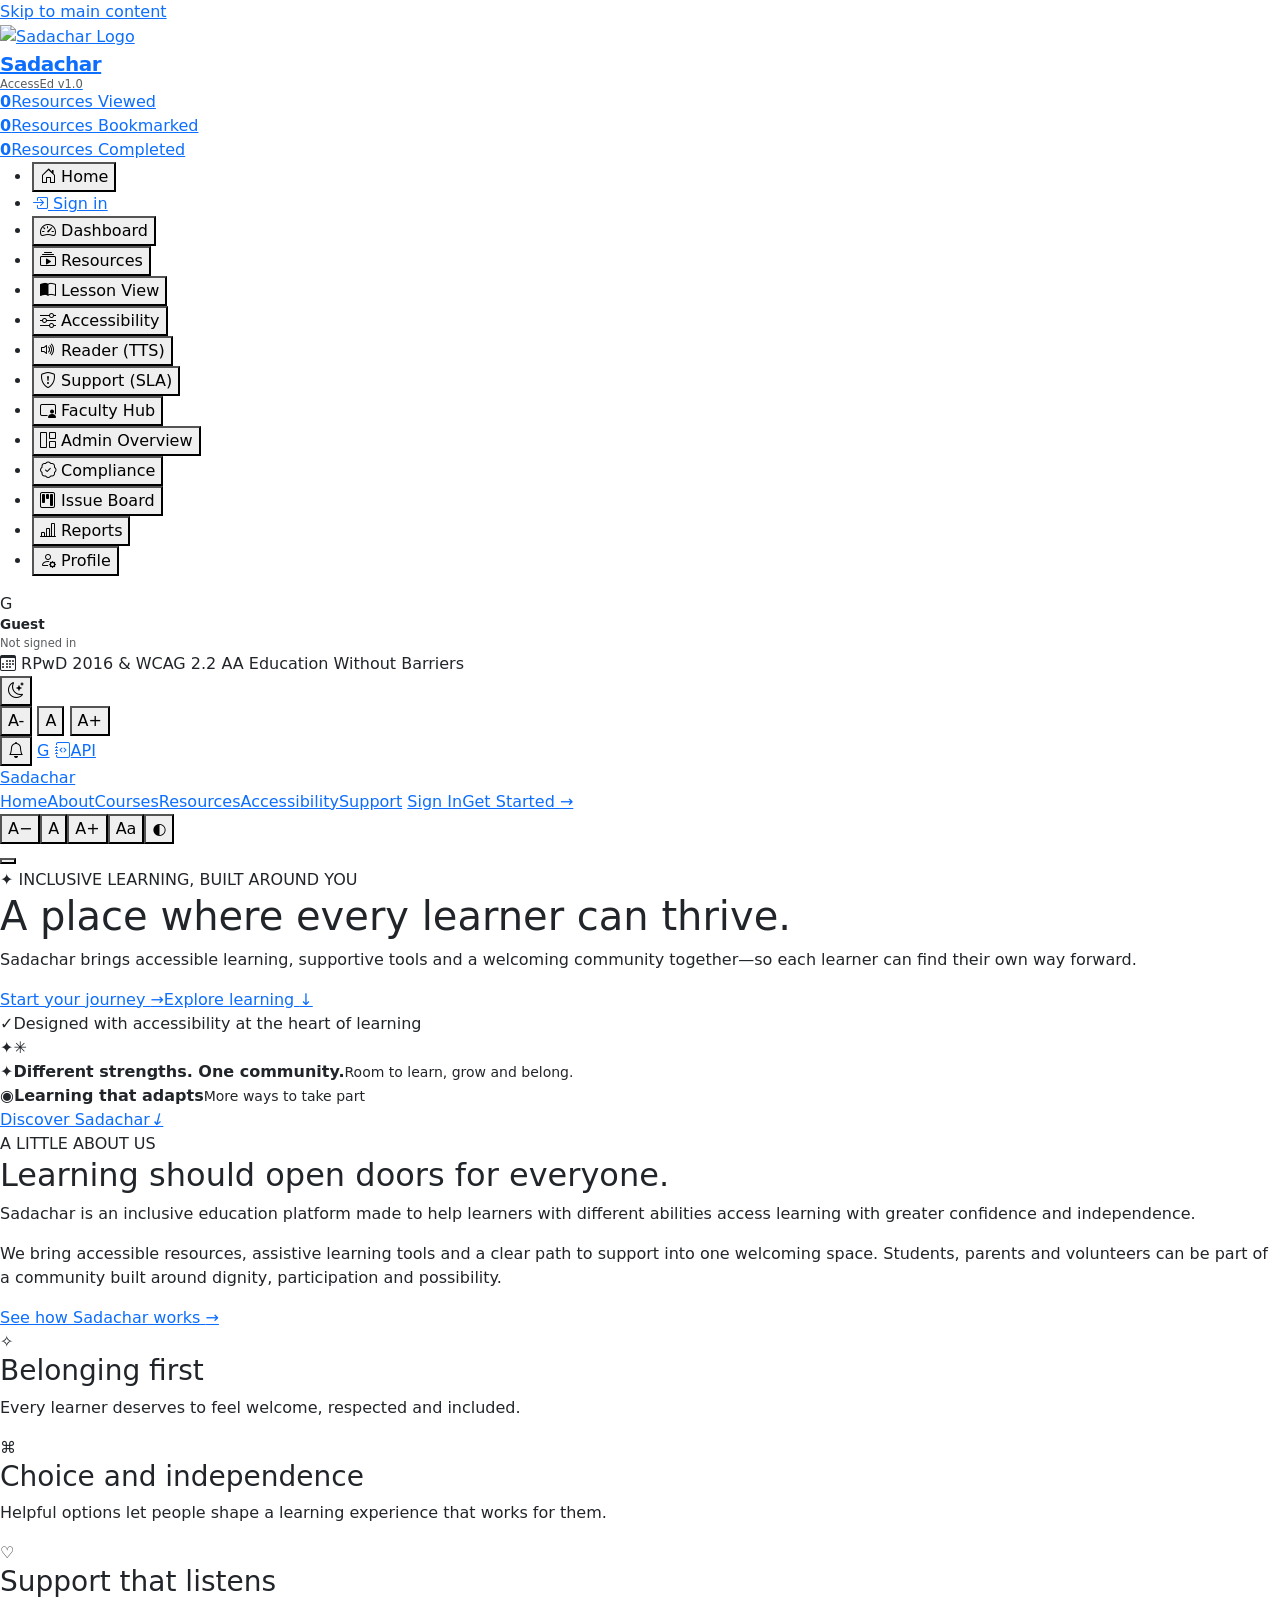
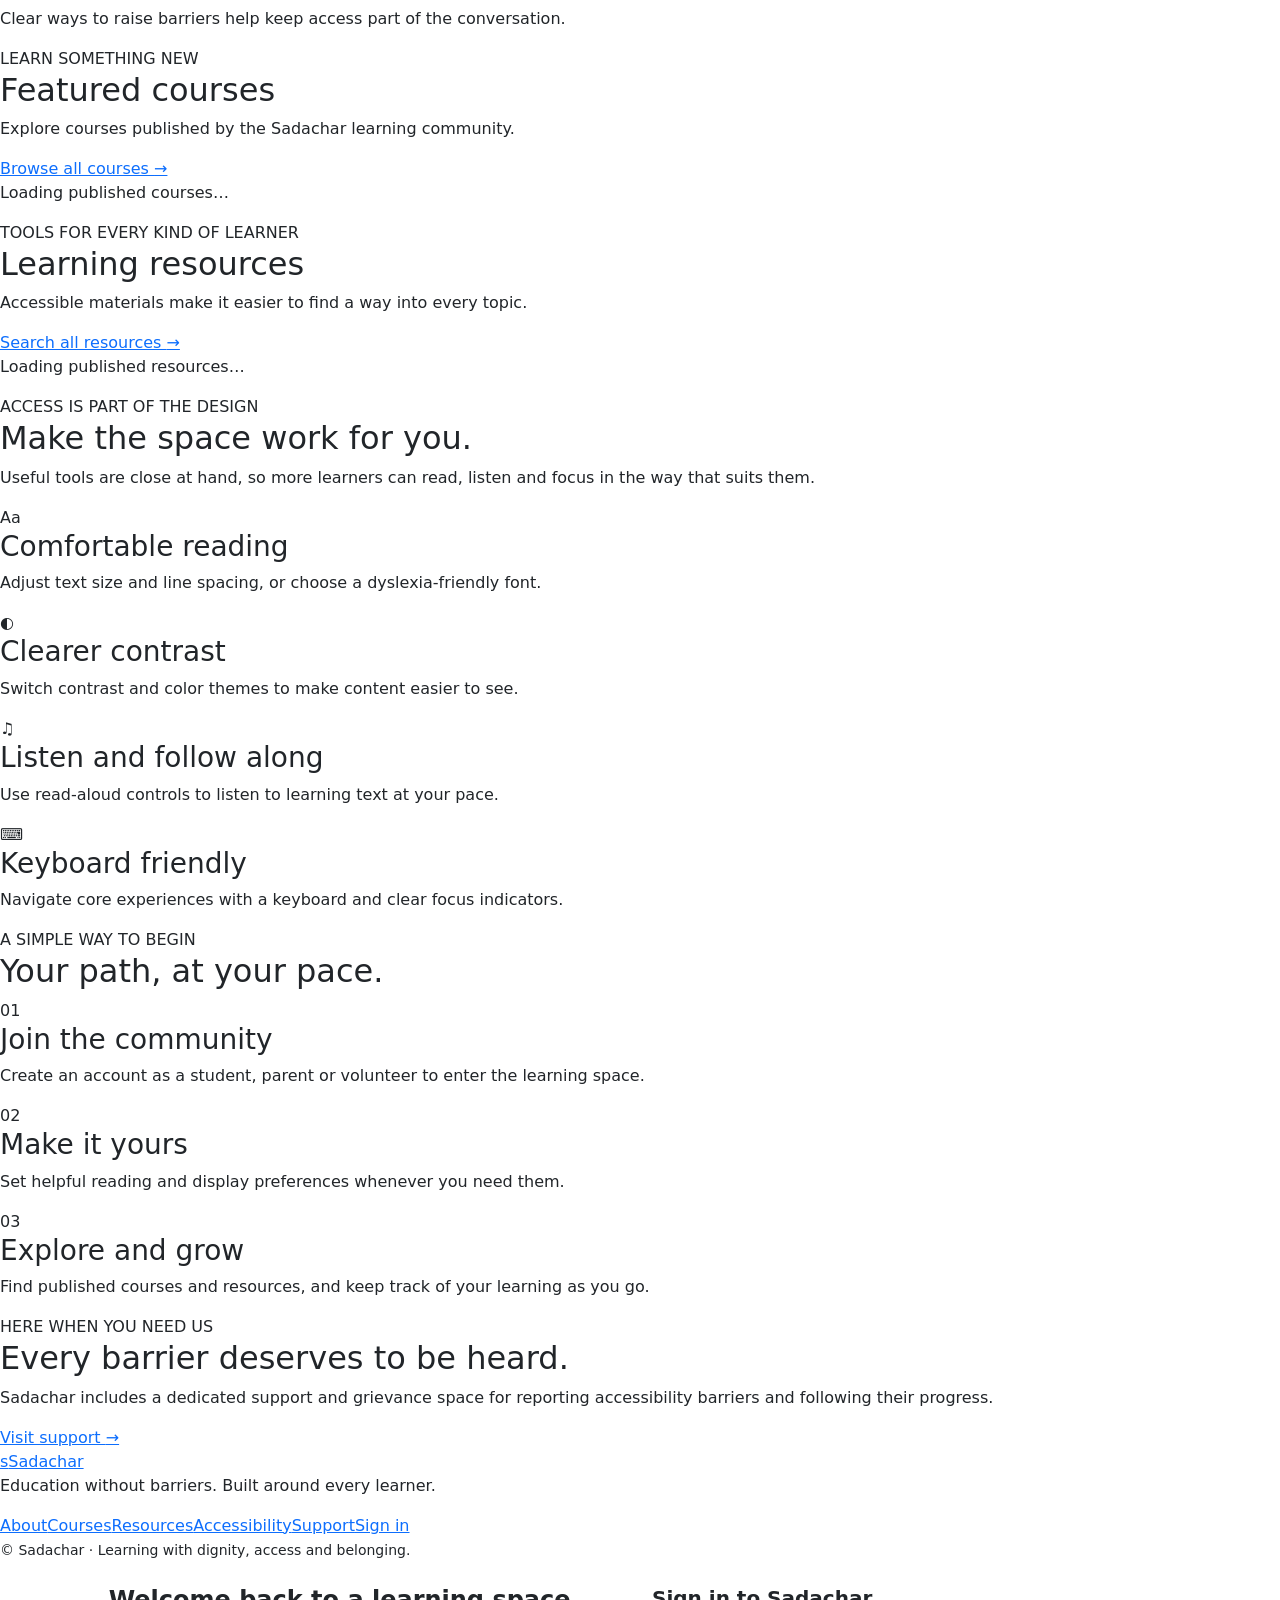
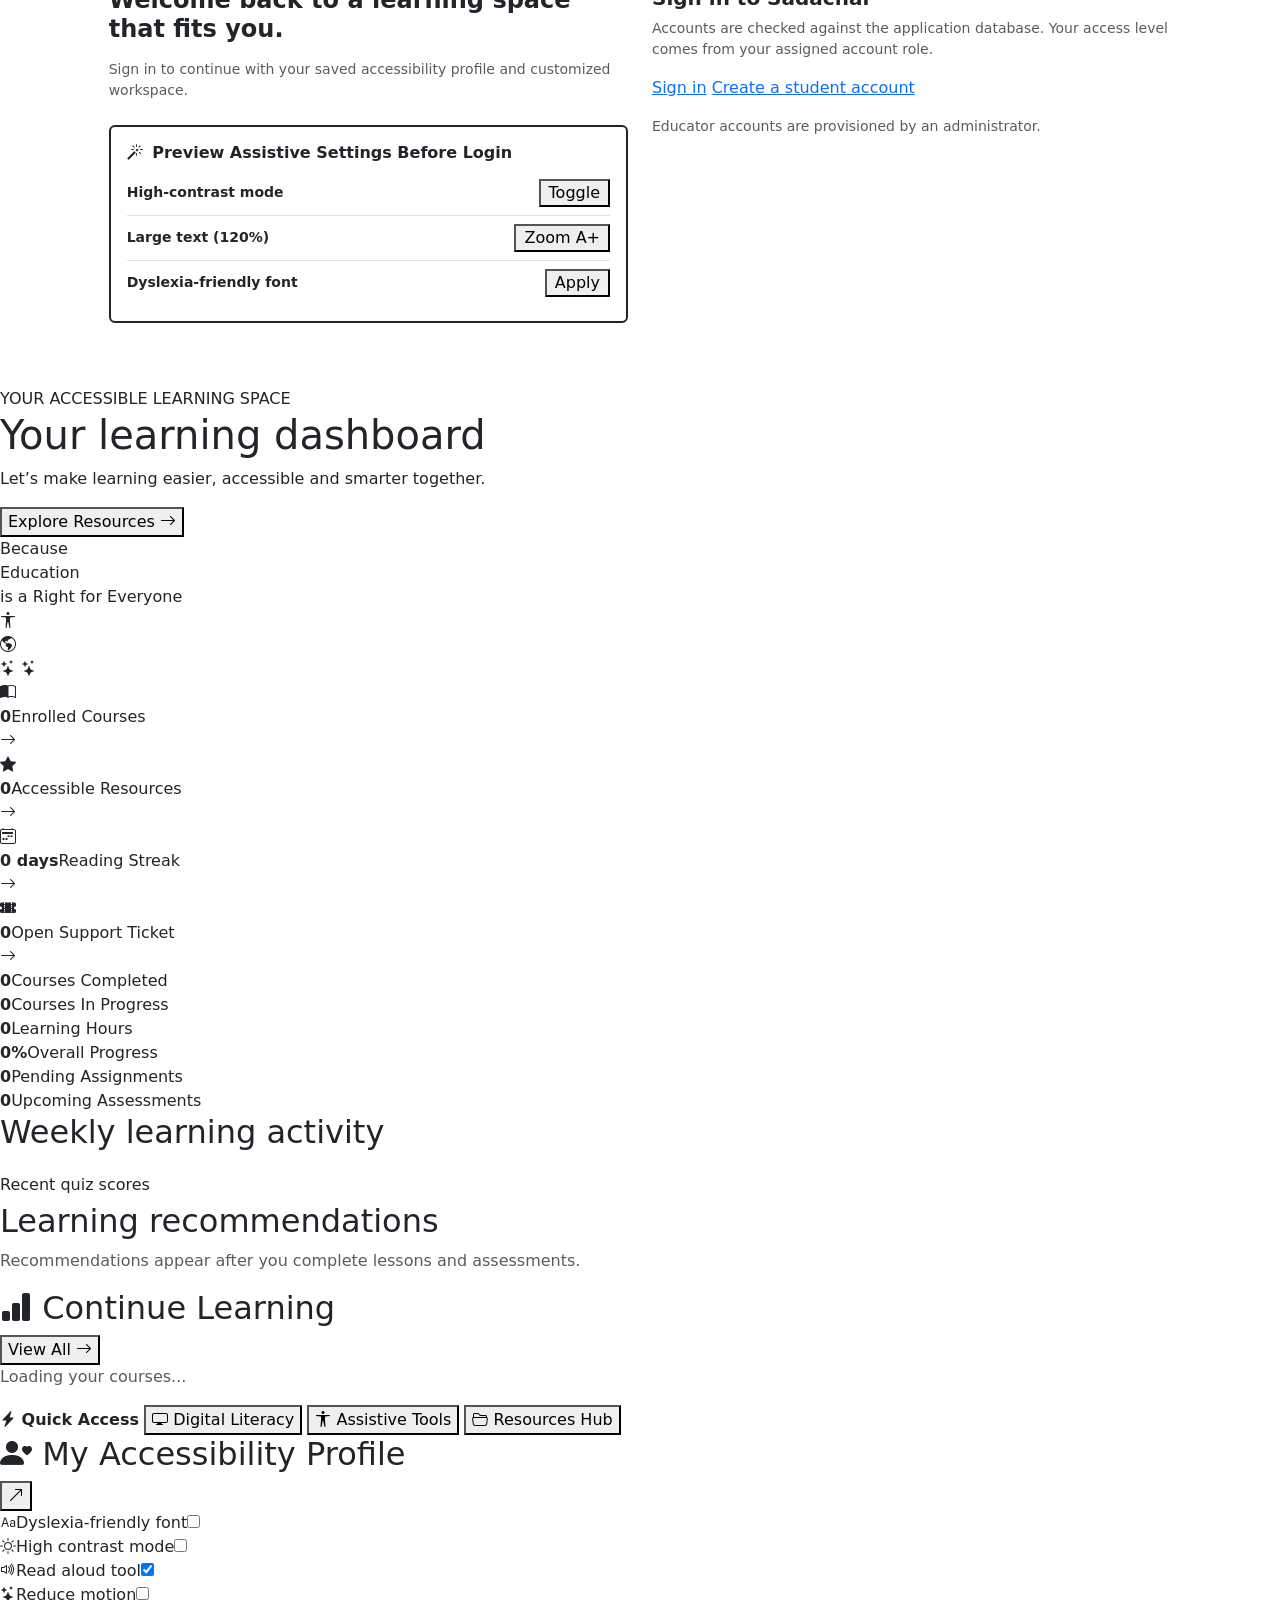
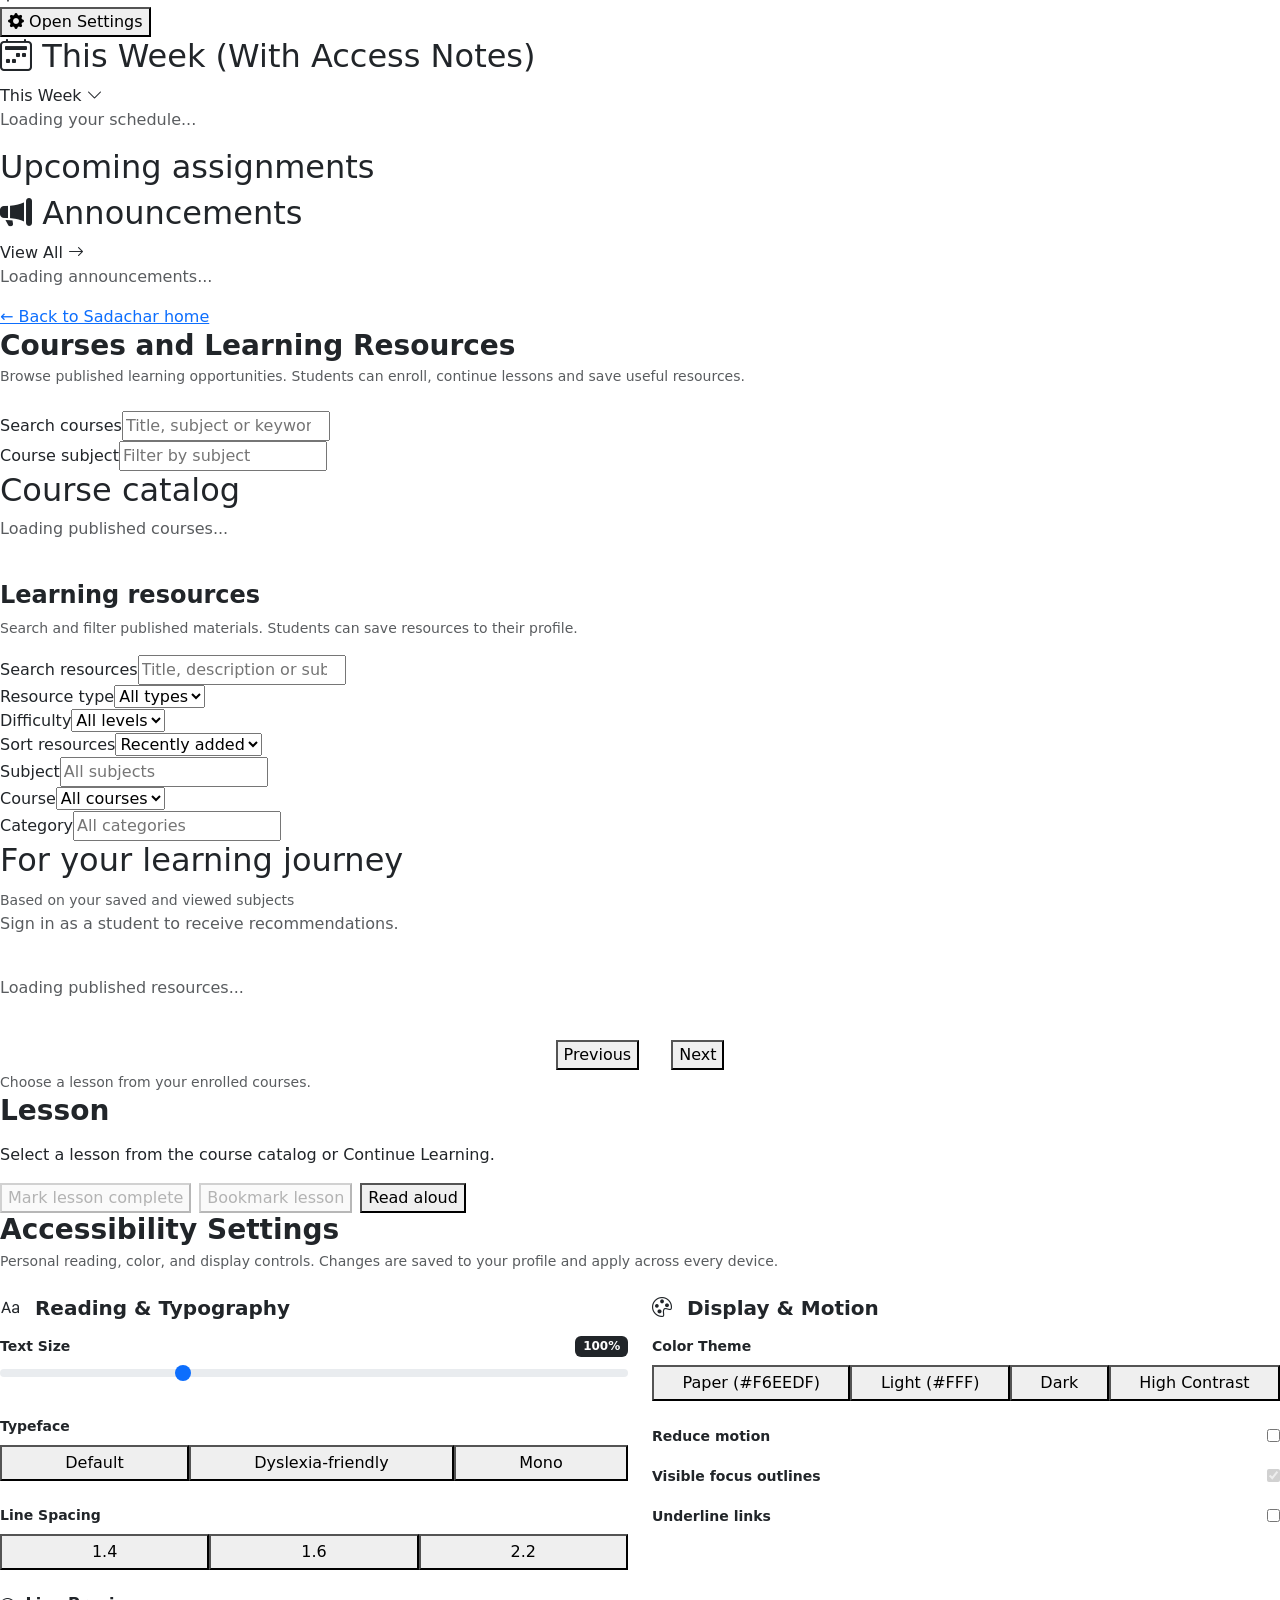
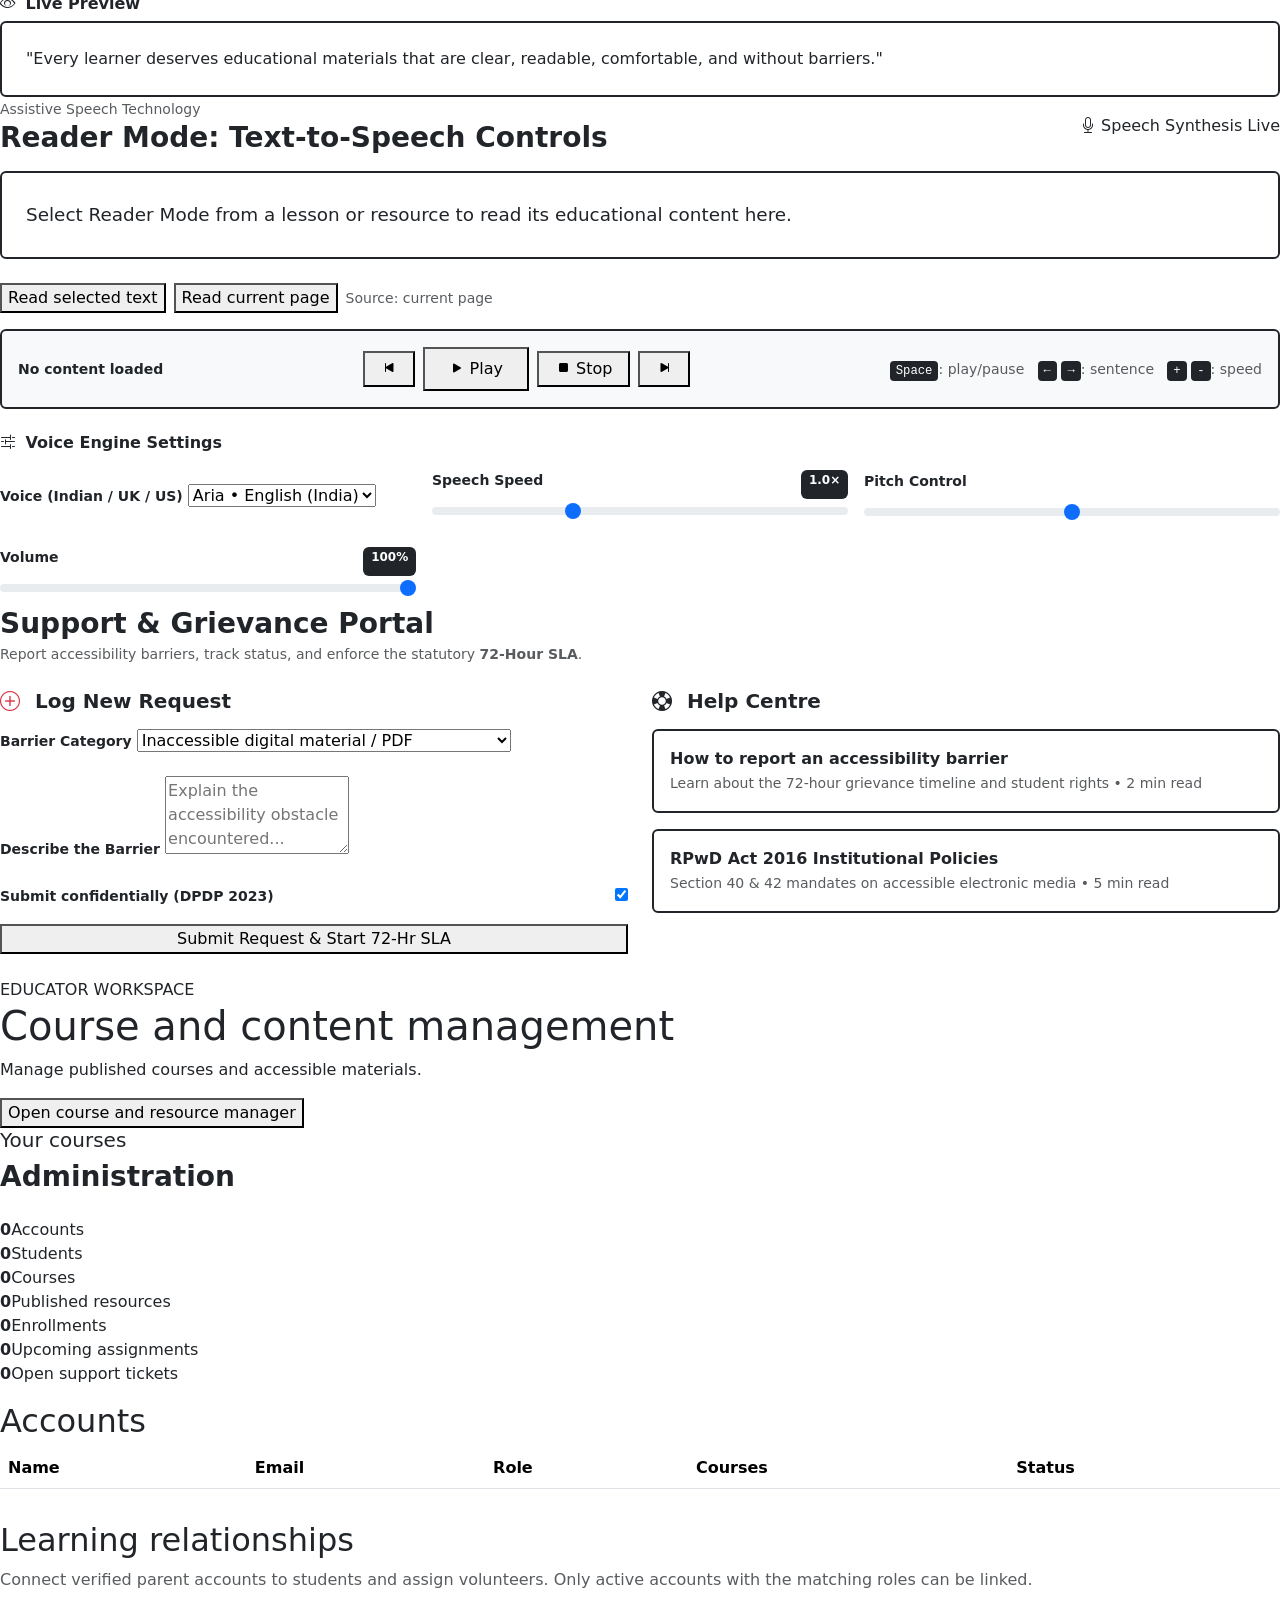
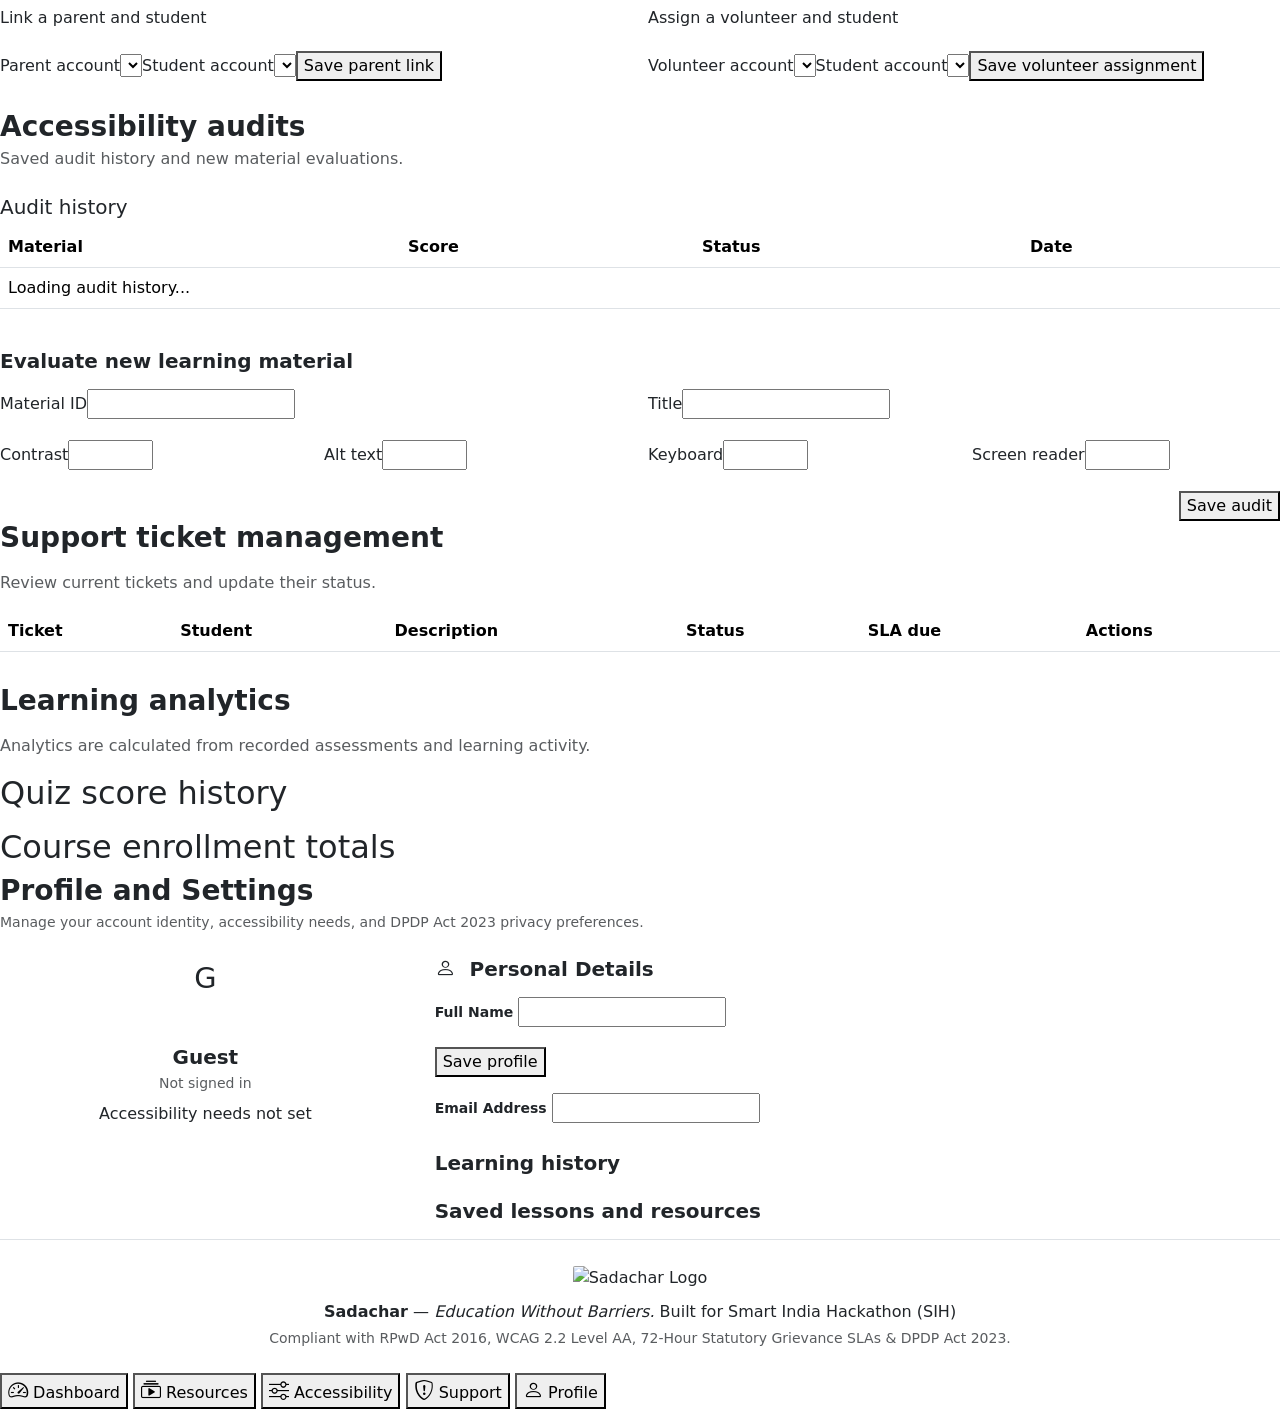
==== commit 76d7fb74: "add resources" ====
--- a/src/Sadachar.Web/wwwroot/index.html
+++ b/src/Sadachar.Web/wwwroot/index.html
@@ -453,13 +453,19 @@
 
                     <!-- Reader Box with Karaoke Sentence Highlighting -->
                     <div class="accessed-card bg-white mb-4">
-                        <div id="karaoke-reader-text" class="p-4 rounded border border-2 border-dark mb-4" style="background: var(--paper); line-height: 2; font-size: 1.15rem;" data-reader-raw="Accessible design starts with choices. Learners should decide how fast, how loud and in which voice their materials are read. Each sentence is highlighted as it is spoken so that reading and listening stay in sync. You can pause at any point or skip forward and back.">
-                            <!-- Sentences dynamically parsed and inserted here -->
+                        <div id="karaoke-reader-text" class="p-4 rounded border border-2 border-dark mb-4" style="background: var(--paper); line-height: 2; font-size: 1.15rem;" tabindex="0" aria-live="polite">
+                            Select Reader Mode from a lesson or resource to read its educational content here.
+                        </div>
+                        <div class="d-flex flex-wrap gap-2 align-items-center mb-3">
+                            <button id="tts-read-selection" class="btn-accessed-secondary" type="button">Read selected text</button>
+                            <button id="tts-read-page" class="btn-accessed-secondary" type="button">Read current page</button>
+                            <span id="tts-source-label" class="small text-muted" role="status">Source: current page</span>
+                            <span id="tts-status" class="small text-muted" role="status" aria-live="polite"></span>
                         </div>
 
                         <!-- Player Controls Bar -->
                         <div class="d-flex flex-wrap align-items-center justify-content-between gap-3 p-3 bg-light rounded border border-2 border-dark">
-                            <span id="tts-sentence-counter" class="small fw-bold">Sentence 1 of 4</span>
+                            <span id="tts-sentence-counter" class="small fw-bold">No content loaded</span>
 
                             <!-- Play, Prev, Next -->
                             <div class="d-flex align-items-center gap-2">
@@ -502,6 +508,10 @@
                             <div class="col-md-4">
                                 <label for="tts-pitch-slider" class="form-label small fw-semibold">Pitch Control</label>
                                 <input type="range" class="form-range" id="tts-pitch-slider" min="0.5" max="1.5" step="0.1" value="1.0">
+                            </div>
+                            <div class="col-md-4">
+                                <div class="d-flex justify-content-between"><label for="tts-volume-slider" class="form-label small fw-semibold">Volume</label><span id="tts-volume-label" class="badge bg-dark">100%</span></div>
+                                <input type="range" class="form-range" id="tts-volume-slider" min="0" max="1" step="0.05" value="1">
                             </div>
                         </div>
                     </div>
